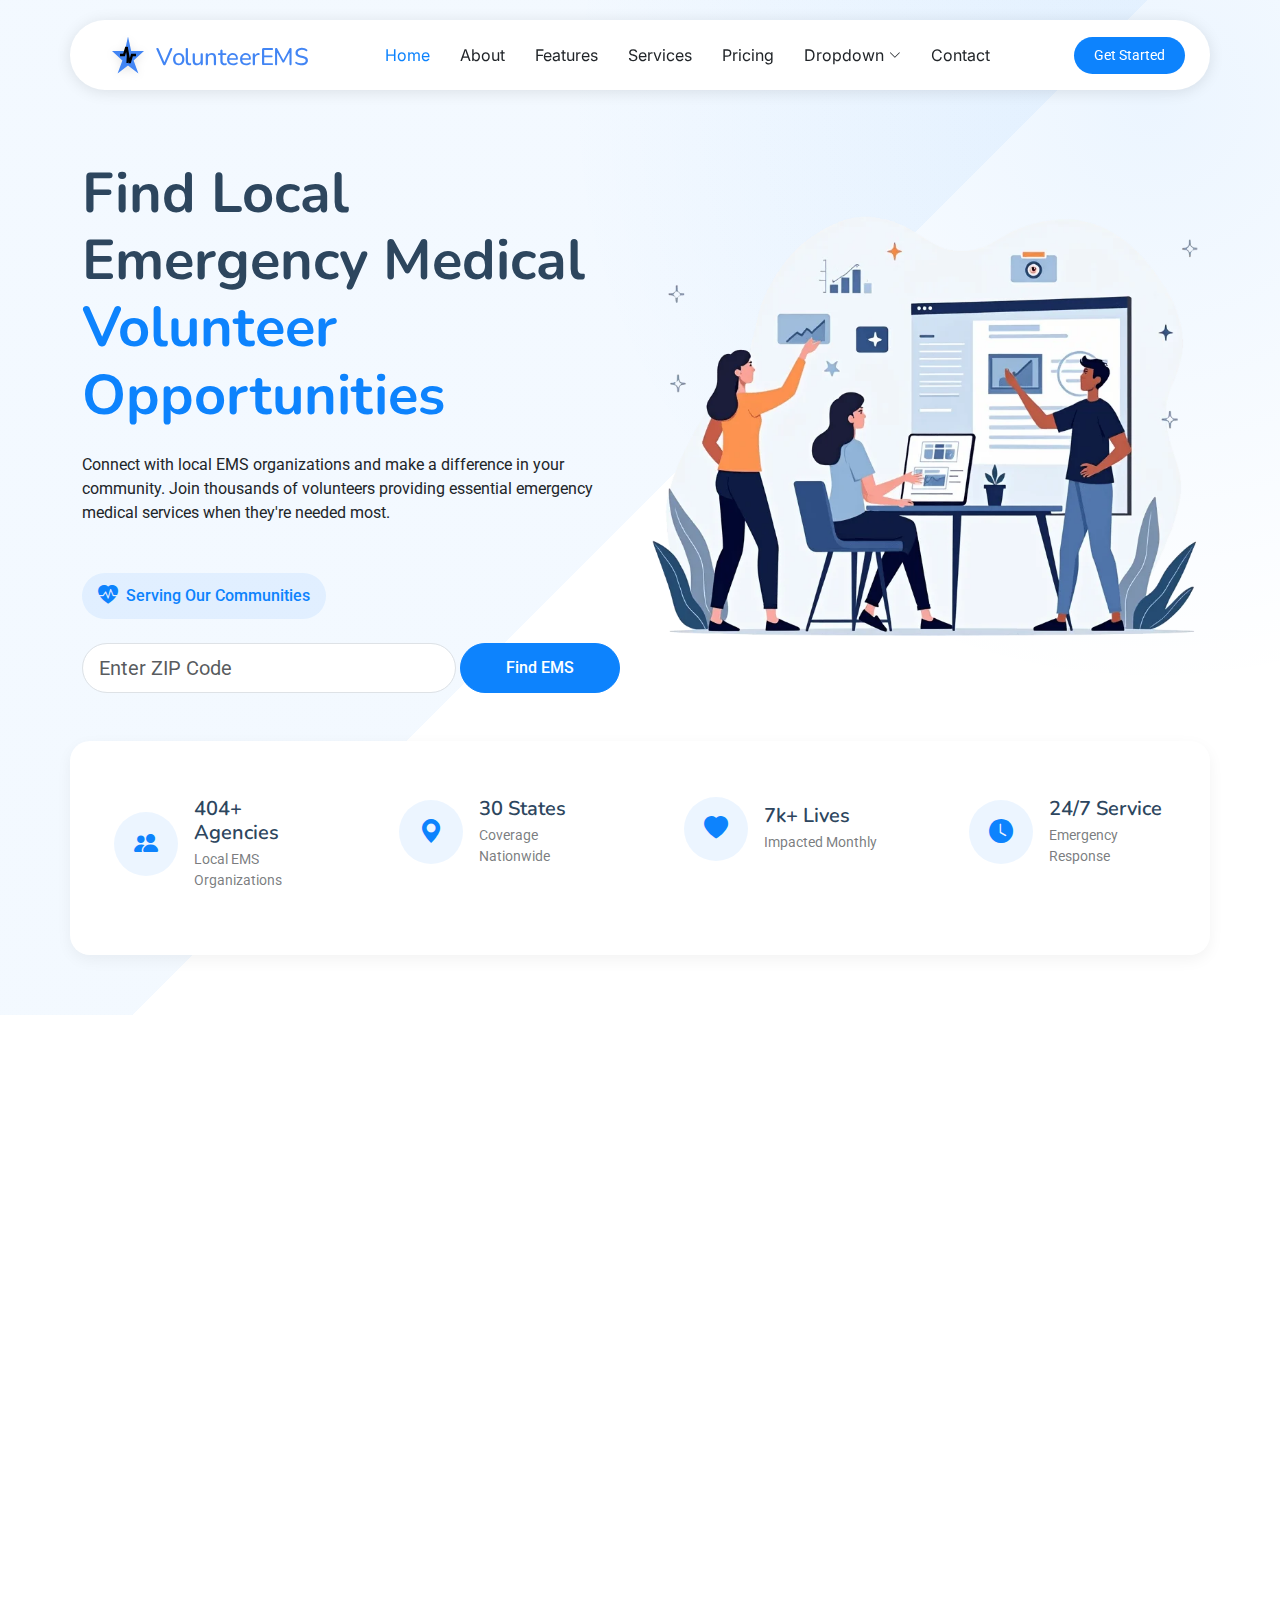
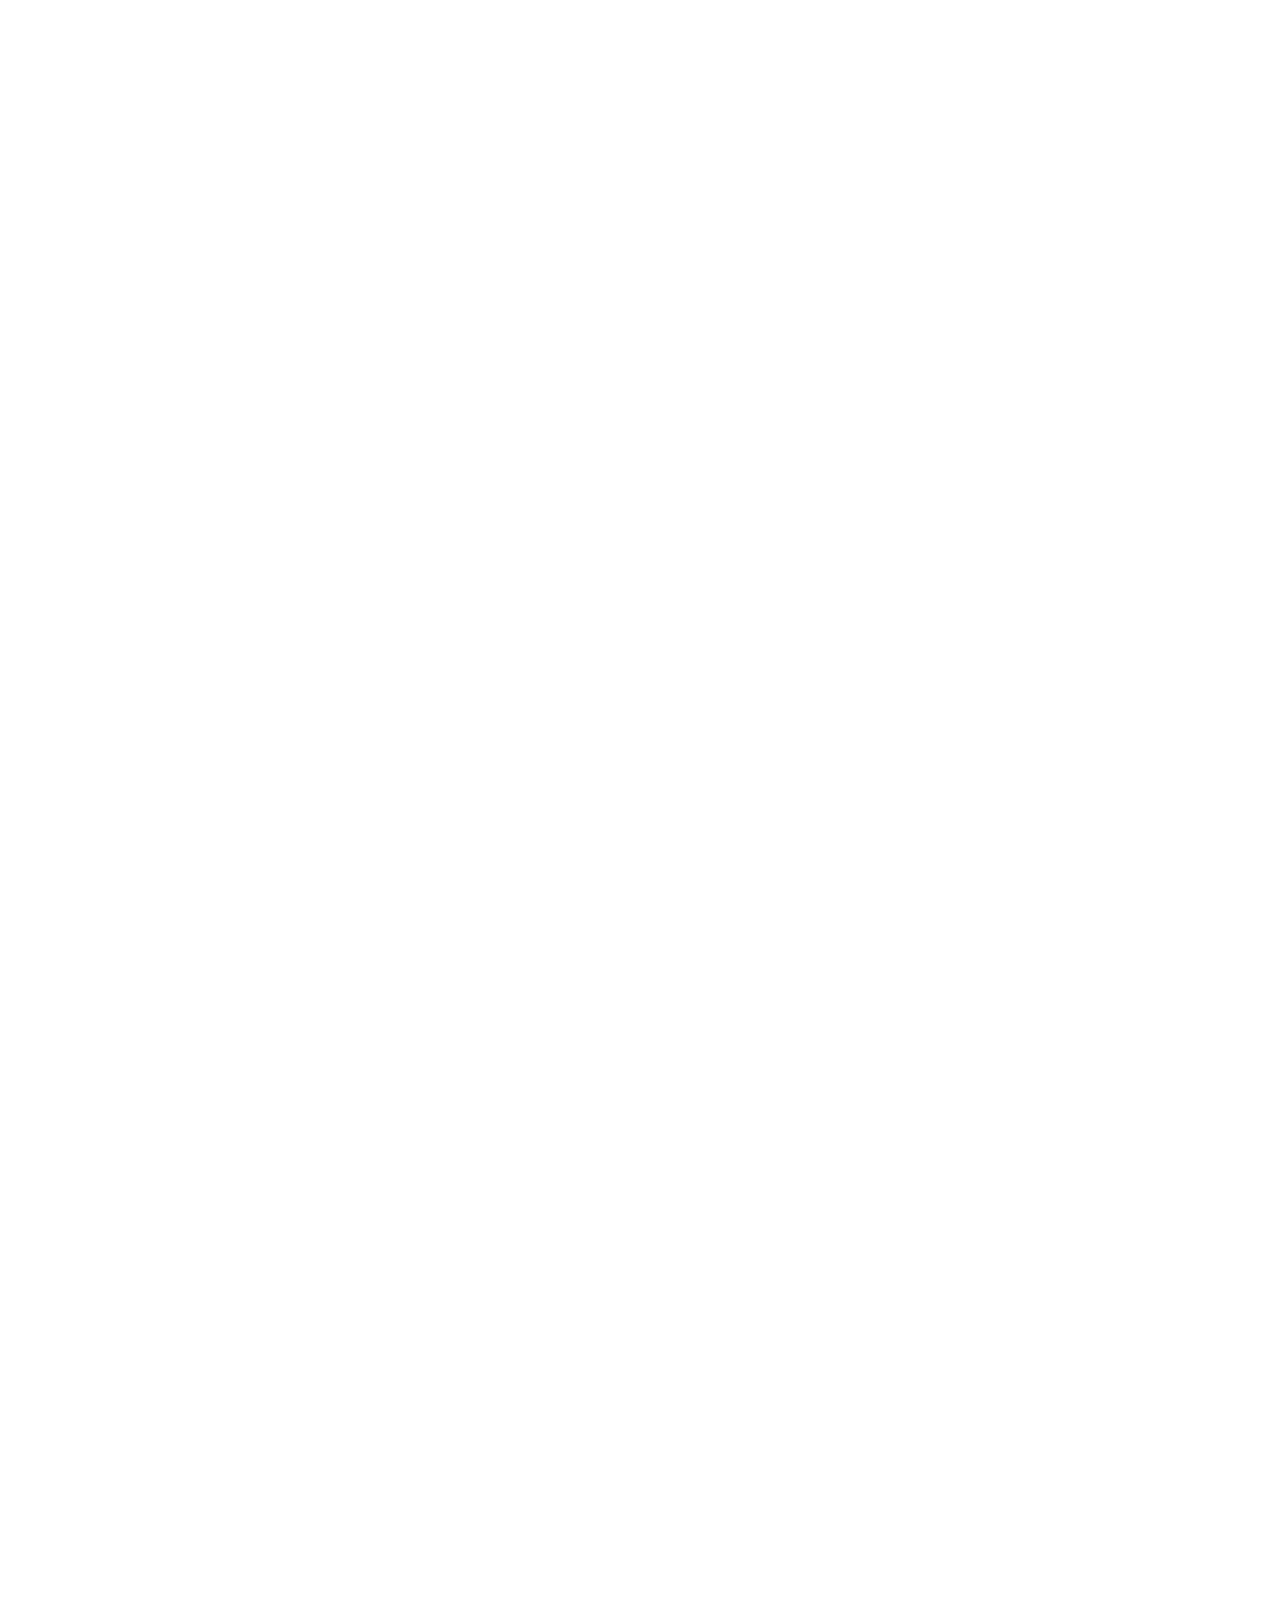
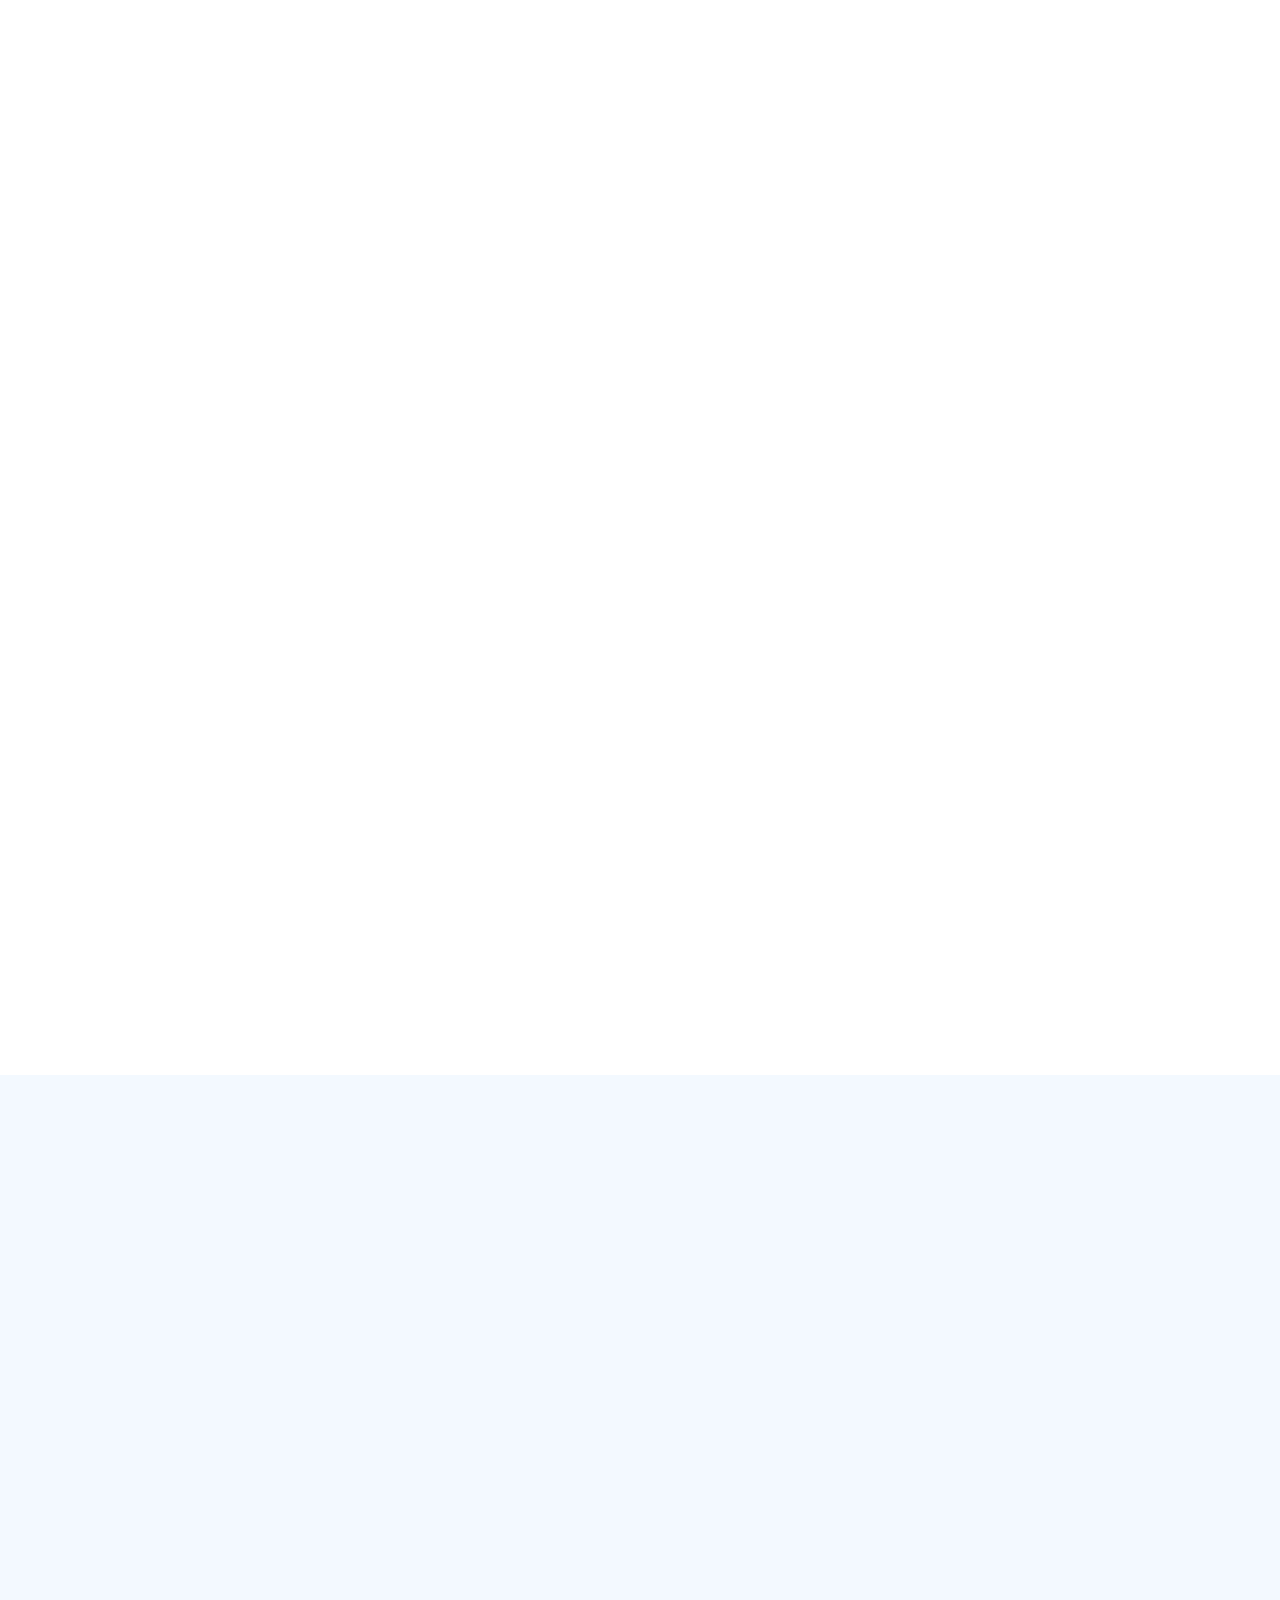
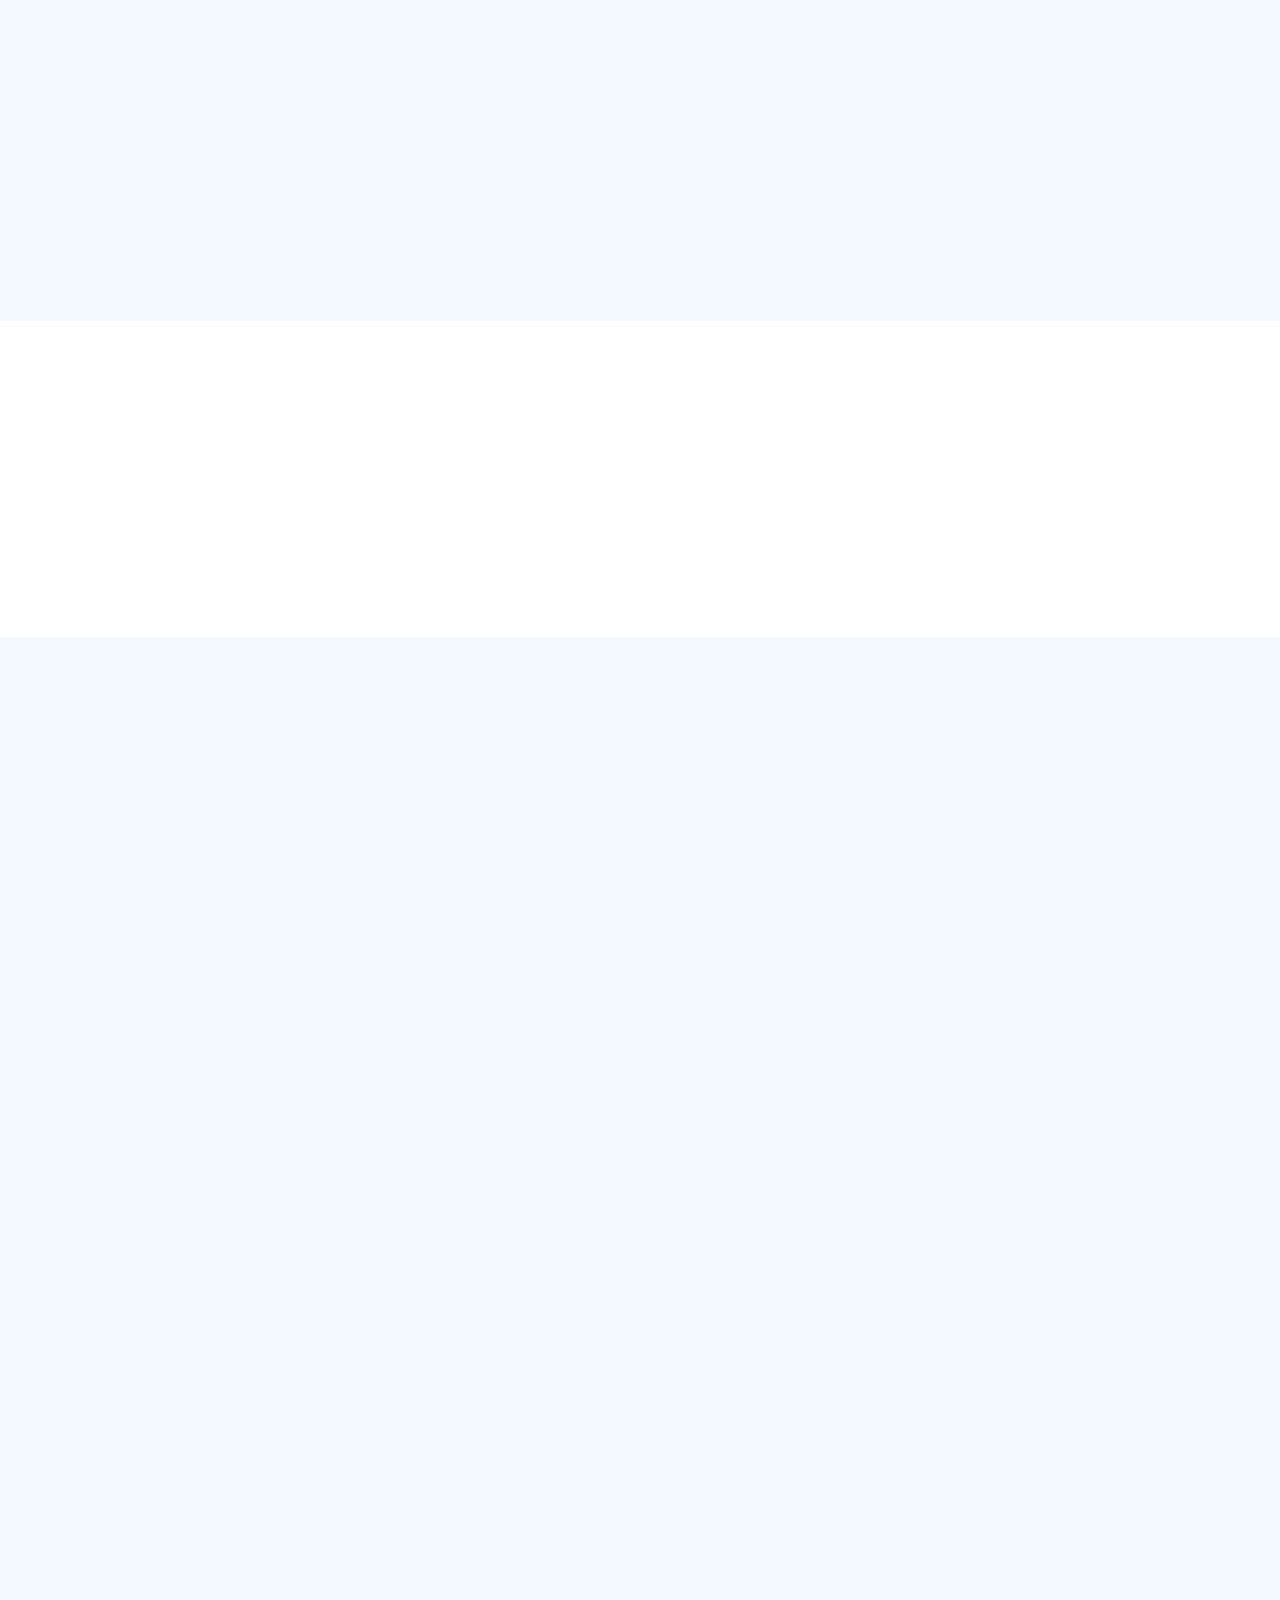
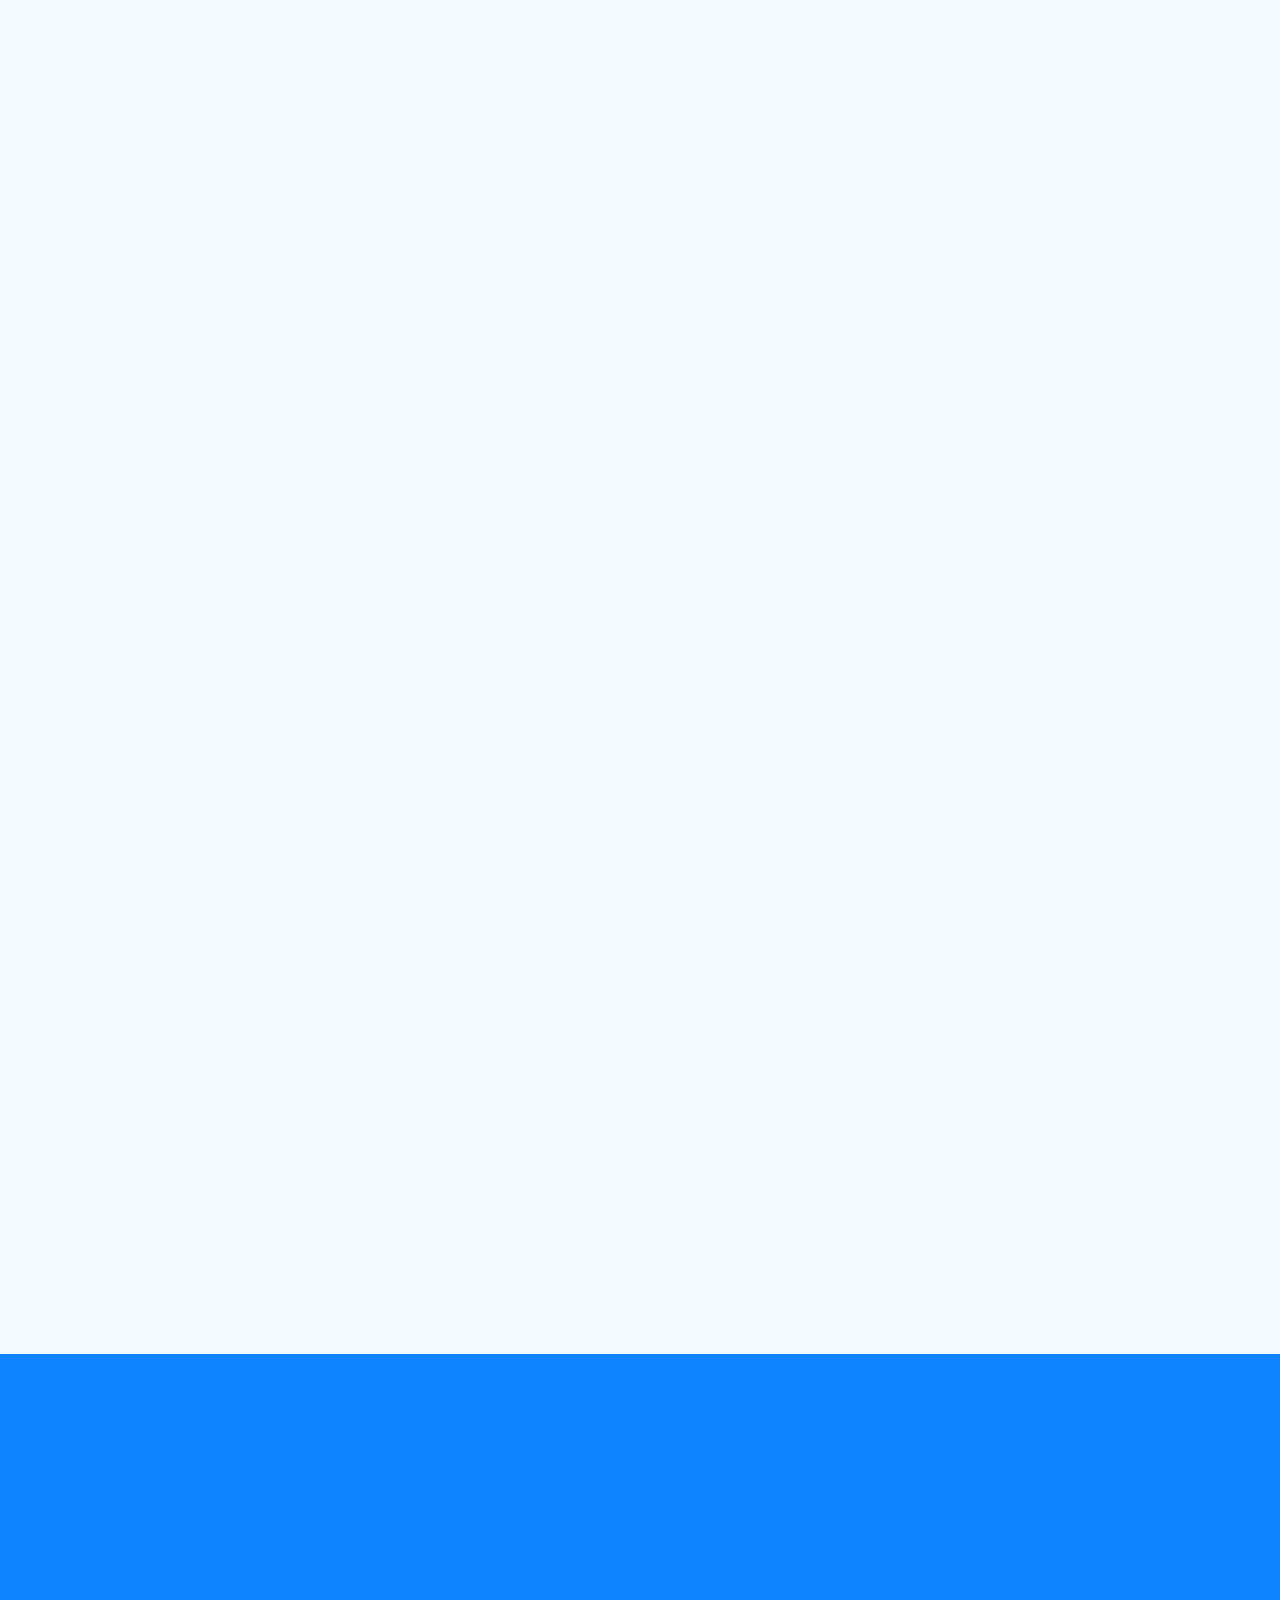
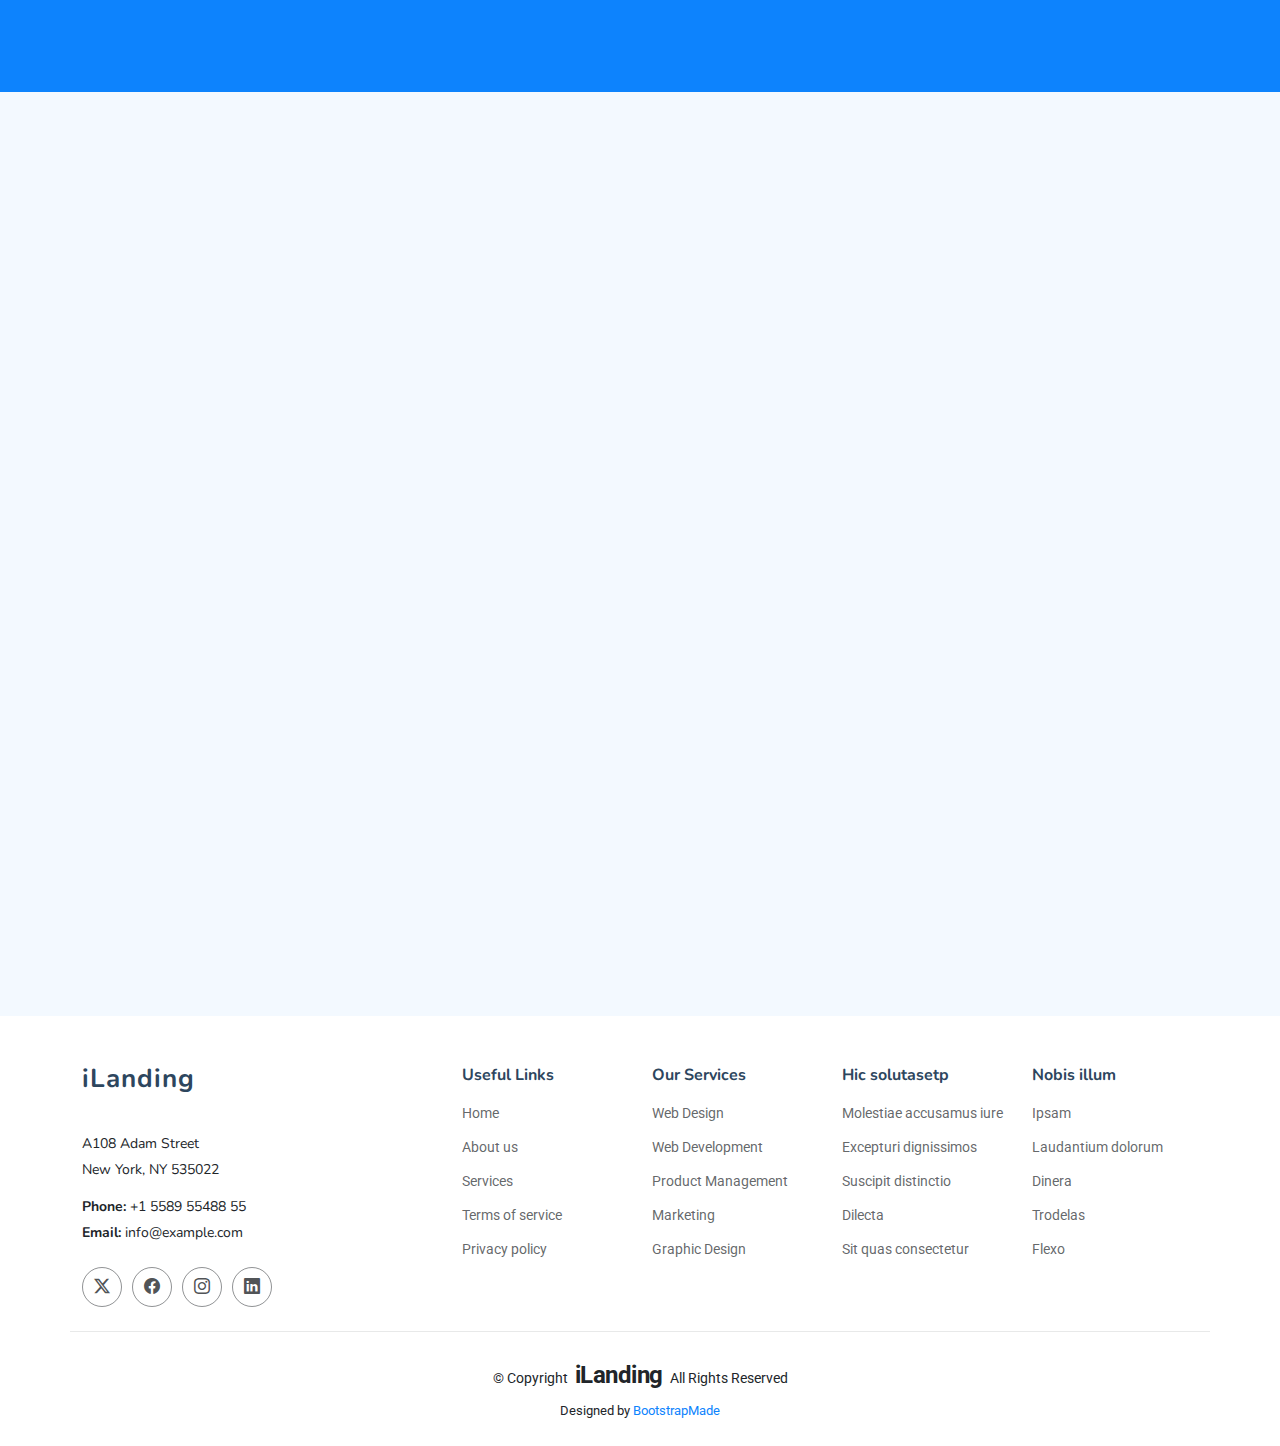
==== index.html @ 72684944 "first hero section" ====
<!DOCTYPE html>
<html lang="en">
  <head>
    <meta charset="utf-8" />
    <meta content="width=device-width, initial-scale=1.0" name="viewport" />
    <title>Index - iLanding Bootstrap Template</title>
    <meta name="description" content="" />
    <meta name="keywords" content="" />

    <!-- Favicons -->
    <link href="assets/img/favicon.png" rel="icon" />
    <link href="assets/img/apple-touch-icon.png" rel="apple-touch-icon" />

    <!-- Fonts -->
    <link href="https://fonts.googleapis.com" rel="preconnect" />
    <link href="https://fonts.gstatic.com" rel="preconnect" crossorigin />
    <link
      href="https://fonts.googleapis.com/css2?family=Roboto:ital,wght@0,100;0,300;0,400;0,500;0,700;0,900;1,100;1,300;1,400;1,500;1,700;1,900&family=Inter:wght@100;200;300;400;500;600;700;800;900&family=Nunito:ital,wght@0,200;0,300;0,400;0,500;0,600;0,700;0,800;0,900;1,200;1,300;1,400;1,500;1,600;1,700;1,800;1,900&display=swap"
      rel="stylesheet"
    />

    <!-- Vendor CSS Files -->
    <link
      href="assets/vendor/bootstrap/css/bootstrap.min.css"
      rel="stylesheet"
    />
    <link
      href="assets/vendor/bootstrap-icons/bootstrap-icons.css"
      rel="stylesheet"
    />
    <link href="assets/vendor/aos/aos.css" rel="stylesheet" />
    <link
      href="assets/vendor/glightbox/css/glightbox.min.css"
      rel="stylesheet"
    />
    <link href="assets/vendor/swiper/swiper-bundle.min.css" rel="stylesheet" />

    <!-- Main CSS File -->
    <link href="assets/css/main.css" rel="stylesheet" />

    <!-- =======================================================
  * Template Name: iLanding
  * Template URL: https://bootstrapmade.com/ilanding-bootstrap-landing-page-template/
  * Updated: Nov 12 2024 with Bootstrap v5.3.3
  * Author: BootstrapMade.com
  * License: https://bootstrapmade.com/license/
  ======================================================== -->
  </head>

  <body class="index-page">
    <header id="header" class="header d-flex align-items-center fixed-top">
      <div
        class="header-container container-fluid container-xl position-relative d-flex align-items-center justify-content-between"
      >
        <a
          href="index.html"
          class="logo d-flex align-items-center me-auto me-xl-0"
        >
          <!-- Uncomment the line below if you also wish to use an image logo -->
          <!-- <img src="assets/img/logo.png" alt=""> -->
          <!-- <h1 class="sitename">VolunteerEMS</h1> -->
          <div class="logo-wrapper d-flex align-items-center">
            <div class="logo-icon me-2">
              <svg viewBox="0 0 50 50" class="logo-svg" width="40" height="40">
                <!-- Star of Life base -->
                <path
                  class="star-base"
                  d="M25 2 L29 20 L45 20 L32 32 L38 48 L25 38 L12 48 L18 32 L5 20 L21 20 Z"
                  fill="#4285f4"
                />
                <!-- Google Blue -->

                <!-- Heart Pulse overlay -->
                <path
                  class="pulse-line"
                  d="M15 25 L20 25 L23 15 L27 35 L30 25 L35 25"
                  stroke="black"
                  stroke-width="3"
                  fill="none"
                />

                <!-- Rod of Asclepius -->
                <path
                  class="medical-rod"
                  d="M24 15 Q25 25 24 35"
                  stroke="black"
                  stroke-width="2"
                  fill="none"
                />
              </svg>
            </div>
            <h1 class="sitename mb-0">
              <span class="volunteer" style="color: #4285f4">VolunteerEMS</span>
              <!-- <span class="ems" style="color: black">EMS</span> -->
            </h1>
          </div>
        </a>

        <nav id="navmenu" class="navmenu">
          <ul>
            <li><a href="#hero" class="active">Home</a></li>
            <li><a href="#about">About</a></li>
            <li><a href="#features">Features</a></li>
            <li><a href="#services">Services</a></li>
            <li><a href="#pricing">Pricing</a></li>
            <li class="dropdown">
              <a href="#"
                ><span>Dropdown</span>
                <i class="bi bi-chevron-down toggle-dropdown"></i
              ></a>
              <ul>
                <li><a href="#">Dropdown 1</a></li>
                <li class="dropdown">
                  <a href="#"
                    ><span>Deep Dropdown</span>
                    <i class="bi bi-chevron-down toggle-dropdown"></i
                  ></a>
                  <ul>
                    <li><a href="#">Deep Dropdown 1</a></li>
                    <li><a href="#">Deep Dropdown 2</a></li>
                    <li><a href="#">Deep Dropdown 3</a></li>
                    <li><a href="#">Deep Dropdown 4</a></li>
                    <li><a href="#">Deep Dropdown 5</a></li>
                  </ul>
                </li>
                <li><a href="#">Dropdown 2</a></li>
                <li><a href="#">Dropdown 3</a></li>
                <li><a href="#">Dropdown 4</a></li>
              </ul>
            </li>
            <li><a href="#contact">Contact</a></li>
          </ul>
          <i class="mobile-nav-toggle d-xl-none bi bi-list"></i>
        </nav>

        <a class="btn-getstarted" href="index.html#about">Get Started</a>
      </div>
    </header>

    <main class="main">
      <!-- Hero Section -->
      <section id="hero" class="hero section">
        <div class="container" data-aos="fade-up" data-aos-delay="100">
          <div class="row align-items-center">
            <div class="col-lg-6">
              <div class="hero-content" data-aos="fade-up" data-aos-delay="200">
                <h1 class="mb-4">
                  Find Local <br />
                  Emergency Medical <br />
                  <span class="accent-text">Volunteer Opportunities</span>
                </h1>

                <p class="mb-4 mb-md-5">
                  Connect with local EMS organizations and make a difference in
                  your community. Join thousands of volunteers providing
                  essential emergency medical services when they're needed most.
                </p>
                <div class="company-badge mb-4">
                  <i class="bi bi-heart-pulse-fill me-2"></i>
                  Serving Our Communities
                </div>
                <div class="hero-buttons">
                  <input
                    type="text"
                    class="form-control form-control-lg"
                    placeholder="Enter ZIP Code"
                    aria-label="Enter your ZIP code"
                    maxlength="5"
                    style="border-radius: 25px"
                  />
                  <a
                    href="#search"
                    class="btn btn-primary me-0 me-sm-2 mx-1 find-btn-hero"
                    >Find EMS
                  </a>
                </div>
              </div>
            </div>

            <div class="col-lg-6">
              <div class="hero-image" data-aos="zoom-out" data-aos-delay="300">
                <img
                  src="assets/img/illustration-1.webp"
                  alt="Hero Image"
                  class="img-fluid"
                />
              </div>
            </div>
          </div>

          <div
            class="row stats-row gy-4 mt-5"
            data-aos="fade-up"
            data-aos-delay="500"
          >
            <div class="col-lg-3 col-md-6">
              <div class="stat-item">
                <div class="stat-icon">
                  <i class="bi bi-people-fill"></i>
                </div>
                <div class="stat-content">
                  <h4>
                    <span
                      data-purecounter-start="0"
                      data-purecounter-end="569"
                      data-purecounter-duration="1"
                      class="purecounter"
                    ></span
                    >+ Agencies
                  </h4>
                  <p class="mb-0">Local EMS Organizations</p>
                </div>
              </div>
            </div>
            <div class="col-lg-3 col-md-6">
              <div class="stat-item">
                <div class="stat-icon">
                  <i class="bi bi-geo-alt-fill"></i>
                </div>
                <div class="stat-content">
                  <h4>
                    <span
                      data-purecounter-start="0"
                      data-purecounter-end="42"
                      data-purecounter-duration="1"
                      class="purecounter"
                    ></span>
                    States
                  </h4>
                  <p class="mb-0">Coverage Nationwide</p>
                </div>
              </div>
            </div>
            <div class="col-lg-3 col-md-6">
              <div class="stat-item">
                <div class="stat-icon">
                  <i class="bi bi-heart-fill"></i>
                </div>
                <div class="stat-content">
                  <h4>
                    <span
                      data-purecounter-start="0"
                      data-purecounter-end="10"
                      data-purecounter-duration="1"
                      class="purecounter"
                    ></span
                    >k+ Lives
                  </h4>
                  <p class="mb-0">Impacted Monthly</p>
                </div>
              </div>
            </div>
            <div class="col-lg-3 col-md-6">
              <div class="stat-item">
                <div class="stat-icon">
                  <i class="bi bi-clock-fill"></i>
                </div>
                <div class="stat-content">
                  <h4>24/7 Service</h4>
                  <p class="mb-0">Emergency Response</p>
                </div>
              </div>
            </div>
          </div>
        </div>
      </section>
      <!-- Hero Section -->

      <!-- About Section -->
      <section id="about" class="about section">
        <div class="container" data-aos="fade-up" data-aos-delay="100">
          <div class="row gy-4 align-items-center justify-content-between">
            <div class="col-xl-5" data-aos="fade-up" data-aos-delay="200">
              <span class="about-meta">MORE ABOUT US</span>
              <h2 class="about-title">Voluptas enim suscipit temporibus</h2>
              <p class="about-description">
                Sed ut perspiciatis unde omnis iste natus error sit voluptatem
                accusantium doloremque laudantium, totam rem aperiam, eaque ipsa
                quae ab illo inventore veritatis et quasi architecto beatae
                vitae dicta sunt explicabo.
              </p>

              <div class="row feature-list-wrapper">
                <div class="col-md-6">
                  <ul class="feature-list">
                    <li>
                      <i class="bi bi-check-circle-fill"></i> Lorem ipsum dolor
                      sit amet
                    </li>
                    <li>
                      <i class="bi bi-check-circle-fill"></i> Consectetur
                      adipiscing elit
                    </li>
                    <li>
                      <i class="bi bi-check-circle-fill"></i> Sed do eiusmod
                      tempor
                    </li>
                  </ul>
                </div>
                <div class="col-md-6">
                  <ul class="feature-list">
                    <li>
                      <i class="bi bi-check-circle-fill"></i> Incididunt ut
                      labore et
                    </li>
                    <li>
                      <i class="bi bi-check-circle-fill"></i> Dolore magna
                      aliqua
                    </li>
                    <li>
                      <i class="bi bi-check-circle-fill"></i> Ut enim ad minim
                      veniam
                    </li>
                  </ul>
                </div>
              </div>

              <div class="info-wrapper">
                <div class="row gy-4">
                  <div class="col-lg-5">
                    <div class="profile d-flex align-items-center gap-3">
                      <img
                        src="assets/img/avatar-1.webp"
                        alt="CEO Profile"
                        class="profile-image"
                      />
                      <div>
                        <h4 class="profile-name">Mario Smith</h4>
                        <p class="profile-position">CEO &amp; Founder</p>
                      </div>
                    </div>
                  </div>
                  <div class="col-lg-7">
                    <div class="contact-info d-flex align-items-center gap-2">
                      <i class="bi bi-telephone-fill"></i>
                      <div>
                        <p class="contact-label">Call us anytime</p>
                        <p class="contact-number">+123 456-789</p>
                      </div>
                    </div>
                  </div>
                </div>
              </div>
            </div>

            <div class="col-xl-6" data-aos="fade-up" data-aos-delay="300">
              <div class="image-wrapper">
                <div
                  class="images position-relative"
                  data-aos="zoom-out"
                  data-aos-delay="400"
                >
                  <img
                    src="assets/img/about-5.webp"
                    alt="Business Meeting"
                    class="img-fluid main-image rounded-4"
                  />
                  <img
                    src="assets/img/about-2.webp"
                    alt="Team Discussion"
                    class="img-fluid small-image rounded-4"
                  />
                </div>
                <div class="experience-badge floating">
                  <h3>15+ <span>Years</span></h3>
                  <p>Of experience in business service</p>
                </div>
              </div>
            </div>
          </div>
        </div>
      </section>
      <!-- /About Section -->

      <!-- Features Section -->
      <section id="features" class="features section">
        <!-- Section Title -->
        <div class="container section-title" data-aos="fade-up">
          <h2>Features</h2>
          <p>
            Necessitatibus eius consequatur ex aliquid fuga eum quidem sint
            consectetur velit
          </p>
        </div>
        <!-- End Section Title -->

        <div class="container">
          <div class="d-flex justify-content-center">
            <ul class="nav nav-tabs" data-aos="fade-up" data-aos-delay="100">
              <li class="nav-item">
                <a
                  class="nav-link active show"
                  data-bs-toggle="tab"
                  data-bs-target="#features-tab-1"
                >
                  <h4>Modisit</h4>
                </a>
              </li>
              <!-- End tab nav item -->

              <li class="nav-item">
                <a
                  class="nav-link"
                  data-bs-toggle="tab"
                  data-bs-target="#features-tab-2"
                >
                  <h4>Praesenti</h4> </a
                ><!-- End tab nav item -->
              </li>
              <li class="nav-item">
                <a
                  class="nav-link"
                  data-bs-toggle="tab"
                  data-bs-target="#features-tab-3"
                >
                  <h4>Explica</h4>
                </a>
              </li>
              <!-- End tab nav item -->
            </ul>
          </div>

          <div class="tab-content" data-aos="fade-up" data-aos-delay="200">
            <div class="tab-pane fade active show" id="features-tab-1">
              <div class="row">
                <div
                  class="col-lg-6 order-2 order-lg-1 mt-3 mt-lg-0 d-flex flex-column justify-content-center"
                >
                  <h3>Voluptatem dignissimos provident</h3>
                  <p class="fst-italic">
                    Lorem ipsum dolor sit amet, consectetur adipiscing elit, sed
                    do eiusmod tempor incididunt ut labore et dolore magna
                    aliqua.
                  </p>
                  <ul>
                    <li>
                      <i class="bi bi-check2-all"></i>
                      <span
                        >Ullamco laboris nisi ut aliquip ex ea commodo
                        consequat.</span
                      >
                    </li>
                    <li>
                      <i class="bi bi-check2-all"></i>
                      <span
                        >Duis aute irure dolor in reprehenderit in voluptate
                        velit.</span
                      >
                    </li>
                    <li>
                      <i class="bi bi-check2-all"></i>
                      <span
                        >Ullamco laboris nisi ut aliquip ex ea commodo
                        consequat. Duis aute irure dolor in reprehenderit in
                        voluptate trideta storacalaperda mastiro dolore eu
                        fugiat nulla pariatur.</span
                      >
                    </li>
                  </ul>
                </div>
                <div class="col-lg-6 order-1 order-lg-2 text-center">
                  <img
                    src="assets/img/features-illustration-1.webp"
                    alt=""
                    class="img-fluid"
                  />
                </div>
              </div>
            </div>
            <!-- End tab content item -->

            <div class="tab-pane fade" id="features-tab-2">
              <div class="row">
                <div
                  class="col-lg-6 order-2 order-lg-1 mt-3 mt-lg-0 d-flex flex-column justify-content-center"
                >
                  <h3>Neque exercitationem debitis</h3>
                  <p class="fst-italic">
                    Lorem ipsum dolor sit amet, consectetur adipiscing elit, sed
                    do eiusmod tempor incididunt ut labore et dolore magna
                    aliqua.
                  </p>
                  <ul>
                    <li>
                      <i class="bi bi-check2-all"></i>
                      <span
                        >Ullamco laboris nisi ut aliquip ex ea commodo
                        consequat.</span
                      >
                    </li>
                    <li>
                      <i class="bi bi-check2-all"></i>
                      <span
                        >Duis aute irure dolor in reprehenderit in voluptate
                        velit.</span
                      >
                    </li>
                    <li>
                      <i class="bi bi-check2-all"></i>
                      <span
                        >Provident mollitia neque rerum asperiores dolores quos
                        qui a. Ipsum neque dolor voluptate nisi sed.</span
                      >
                    </li>
                    <li>
                      <i class="bi bi-check2-all"></i>
                      <span
                        >Ullamco laboris nisi ut aliquip ex ea commodo
                        consequat. Duis aute irure dolor in reprehenderit in
                        voluptate trideta storacalaperda mastiro dolore eu
                        fugiat nulla pariatur.</span
                      >
                    </li>
                  </ul>
                </div>
                <div class="col-lg-6 order-1 order-lg-2 text-center">
                  <img
                    src="assets/img/features-illustration-2.webp"
                    alt=""
                    class="img-fluid"
                  />
                </div>
              </div>
            </div>
            <!-- End tab content item -->

            <div class="tab-pane fade" id="features-tab-3">
              <div class="row">
                <div
                  class="col-lg-6 order-2 order-lg-1 mt-3 mt-lg-0 d-flex flex-column justify-content-center"
                >
                  <h3>Voluptatibus commodi accusamu</h3>
                  <ul>
                    <li>
                      <i class="bi bi-check2-all"></i>
                      <span
                        >Ullamco laboris nisi ut aliquip ex ea commodo
                        consequat.</span
                      >
                    </li>
                    <li>
                      <i class="bi bi-check2-all"></i>
                      <span
                        >Duis aute irure dolor in reprehenderit in voluptate
                        velit.</span
                      >
                    </li>
                    <li>
                      <i class="bi bi-check2-all"></i>
                      <span
                        >Provident mollitia neque rerum asperiores dolores quos
                        qui a. Ipsum neque dolor voluptate nisi sed.</span
                      >
                    </li>
                  </ul>
                  <p class="fst-italic">
                    Lorem ipsum dolor sit amet, consectetur adipiscing elit, sed
                    do eiusmod tempor incididunt ut labore et dolore magna
                    aliqua.
                  </p>
                </div>
                <div class="col-lg-6 order-1 order-lg-2 text-center">
                  <img
                    src="assets/img/features-illustration-3.webp"
                    alt=""
                    class="img-fluid"
                  />
                </div>
              </div>
            </div>
            <!-- End tab content item -->
          </div>
        </div>
      </section>
      <!-- /Features Section -->

      <!-- Features Cards Section -->
      <section id="features-cards" class="features-cards section">
        <div class="container">
          <div class="row gy-4">
            <div
              class="col-xl-3 col-md-6"
              data-aos="zoom-in"
              data-aos-delay="100"
            >
              <div class="feature-box orange">
                <i class="bi bi-award"></i>
                <h4>Corporis voluptates</h4>
                <p>
                  Consequuntur sunt aut quasi enim aliquam quae harum pariatur
                  laboris nisi ut aliquip
                </p>
              </div>
            </div>
            <!-- End Feature Borx-->

            <div
              class="col-xl-3 col-md-6"
              data-aos="zoom-in"
              data-aos-delay="200"
            >
              <div class="feature-box blue">
                <i class="bi bi-patch-check"></i>
                <h4>Explicabo consectetur</h4>
                <p>
                  Est autem dicta beatae suscipit. Sint veritatis et sit quasi
                  ab aut inventore
                </p>
              </div>
            </div>
            <!-- End Feature Borx-->

            <div
              class="col-xl-3 col-md-6"
              data-aos="zoom-in"
              data-aos-delay="300"
            >
              <div class="feature-box green">
                <i class="bi bi-sunrise"></i>
                <h4>Ullamco laboris</h4>
                <p>
                  Excepteur sint occaecat cupidatat non proident, sunt in culpa
                  qui officia deserunt
                </p>
              </div>
            </div>
            <!-- End Feature Borx-->

            <div
              class="col-xl-3 col-md-6"
              data-aos="zoom-in"
              data-aos-delay="400"
            >
              <div class="feature-box red">
                <i class="bi bi-shield-check"></i>
                <h4>Labore consequatur</h4>
                <p>
                  Aut suscipit aut cum nemo deleniti aut omnis. Doloribus ut
                  maiores omnis facere
                </p>
              </div>
            </div>
            <!-- End Feature Borx-->
          </div>
        </div>
      </section>
      <!-- /Features Cards Section -->

      <!-- Features 2 Section -->
      <section id="features-2" class="features-2 section">
        <div class="container" data-aos="fade-up" data-aos-delay="100">
          <div class="row align-items-center">
            <div class="col-lg-4">
              <div
                class="feature-item text-end mb-5"
                data-aos="fade-right"
                data-aos-delay="200"
              >
                <div
                  class="d-flex align-items-center justify-content-end gap-4"
                >
                  <div class="feature-content">
                    <h3>Use On Any Device</h3>
                    <p>
                      Vestibulum ante ipsum primis in faucibus orci luctus et
                      ultrices posuere cubilia Curae; In ac dui quis mi
                      consectetuer lacinia.
                    </p>
                  </div>
                  <div class="feature-icon flex-shrink-0">
                    <i class="bi bi-display"></i>
                  </div>
                </div>
              </div>
              <!-- End .feature-item -->

              <div
                class="feature-item text-end mb-5"
                data-aos="fade-right"
                data-aos-delay="300"
              >
                <div
                  class="d-flex align-items-center justify-content-end gap-4"
                >
                  <div class="feature-content">
                    <h3>Feather Icons</h3>
                    <p>
                      Phasellus ullamcorper ipsum rutrum nunc nunc nonummy metus
                      vestibulum volutpat sapien arcu sed augue aliquam erat
                      volutpat.
                    </p>
                  </div>
                  <div class="feature-icon flex-shrink-0">
                    <i class="bi bi-feather"></i>
                  </div>
                </div>
              </div>
              <!-- End .feature-item -->

              <div
                class="feature-item text-end"
                data-aos="fade-right"
                data-aos-delay="400"
              >
                <div
                  class="d-flex align-items-center justify-content-end gap-4"
                >
                  <div class="feature-content">
                    <h3>Retina Ready</h3>
                    <p>
                      Aenean tellus metus bibendum sed posuere ac mattis non
                      nunc vestibulum fringilla purus sit amet fermentum aenean
                      commodo.
                    </p>
                  </div>
                  <div class="feature-icon flex-shrink-0">
                    <i class="bi bi-eye"></i>
                  </div>
                </div>
              </div>
              <!-- End .feature-item -->
            </div>

            <div class="col-lg-4" data-aos="zoom-in" data-aos-delay="200">
              <div class="phone-mockup text-center">
                <img
                  src="assets/img/phone-app-screen.webp"
                  alt="Phone Mockup"
                  class="img-fluid"
                />
              </div>
            </div>
            <!-- End Phone Mockup -->

            <div class="col-lg-4">
              <div
                class="feature-item mb-5"
                data-aos="fade-left"
                data-aos-delay="200"
              >
                <div class="d-flex align-items-center gap-4">
                  <div class="feature-icon flex-shrink-0">
                    <i class="bi bi-code-square"></i>
                  </div>
                  <div class="feature-content">
                    <h3>W3c Valid Code</h3>
                    <p>
                      Donec vitae sapien ut libero venenatis faucibus nullam
                      quis ante etiam sit amet orci eget eros faucibus
                      tincidunt.
                    </p>
                  </div>
                </div>
              </div>
              <!-- End .feature-item -->

              <div
                class="feature-item mb-5"
                data-aos="fade-left"
                data-aos-delay="300"
              >
                <div class="d-flex align-items-center gap-4">
                  <div class="feature-icon flex-shrink-0">
                    <i class="bi bi-phone"></i>
                  </div>
                  <div class="feature-content">
                    <h3>Fully Responsive</h3>
                    <p>
                      Maecenas tempus tellus eget condimentum rhoncus sem quam
                      semper libero sit amet adipiscing sem neque sed ipsum.
                    </p>
                  </div>
                </div>
              </div>
              <!-- End .feature-item -->

              <div
                class="feature-item"
                data-aos="fade-left"
                data-aos-delay="400"
              >
                <div class="d-flex align-items-center gap-4">
                  <div class="feature-icon flex-shrink-0">
                    <i class="bi bi-browser-chrome"></i>
                  </div>
                  <div class="feature-content">
                    <h3>Browser Compatibility</h3>
                    <p>
                      Nullam dictum felis eu pede mollis pretium integer
                      tincidunt cras dapibus vivamus elementum semper nisi
                      aenean vulputate.
                    </p>
                  </div>
                </div>
              </div>
              <!-- End .feature-item -->
            </div>
          </div>
        </div>
      </section>
      <!-- /Features 2 Section -->

      <!-- Call To Action Section -->
      <section id="call-to-action" class="call-to-action section">
        <div class="container" data-aos="fade-up" data-aos-delay="100">
          <div
            class="row content justify-content-center align-items-center position-relative"
          >
            <div class="col-lg-8 mx-auto text-center">
              <h2 class="display-4 mb-4">
                Maecenas tempus tellus eget condimentum
              </h2>
              <p class="mb-4">
                Vestibulum ante ipsum primis in faucibus orci luctus et ultrices
                posuere cubilia Curae; Donec velit neque, auctor sit amet
                aliquam vel
              </p>
              <a href="#" class="btn btn-cta">Call To Action</a>
            </div>

            <!-- Abstract Background Elements -->
            <div class="shape shape-1">
              <svg viewBox="0 0 200 200" xmlns="http://www.w3.org/2000/svg">
                <path
                  d="M47.1,-57.1C59.9,-45.6,68.5,-28.9,71.4,-10.9C74.2,7.1,71.3,26.3,61.5,41.1C51.7,55.9,35,66.2,16.9,69.2C-1.3,72.2,-21,67.8,-36.9,57.9C-52.8,48,-64.9,32.6,-69.1,15.1C-73.3,-2.4,-69.5,-22,-59.4,-37.1C-49.3,-52.2,-32.8,-62.9,-15.7,-64.9C1.5,-67,34.3,-68.5,47.1,-57.1Z"
                  transform="translate(100 100)"
                ></path>
              </svg>
            </div>

            <div class="shape shape-2">
              <svg viewBox="0 0 200 200" xmlns="http://www.w3.org/2000/svg">
                <path
                  d="M41.3,-49.1C54.4,-39.3,66.6,-27.2,71.1,-12.1C75.6,3,72.4,20.9,63.3,34.4C54.2,47.9,39.2,56.9,23.2,62.3C7.1,67.7,-10,69.4,-24.8,64.1C-39.7,58.8,-52.3,46.5,-60.1,31.5C-67.9,16.4,-70.9,-1.4,-66.3,-16.6C-61.8,-31.8,-49.7,-44.3,-36.3,-54C-22.9,-63.7,-8.2,-70.6,3.6,-75.1C15.4,-79.6,28.2,-58.9,41.3,-49.1Z"
                  transform="translate(100 100)"
                ></path>
              </svg>
            </div>

            <!-- Dot Pattern Groups -->
            <div class="dots dots-1">
              <svg viewBox="0 0 100 100" xmlns="http://www.w3.org/2000/svg">
                <pattern
                  id="dot-pattern"
                  x="0"
                  y="0"
                  width="20"
                  height="20"
                  patternUnits="userSpaceOnUse"
                >
                  <circle cx="2" cy="2" r="2" fill="currentColor"></circle>
                </pattern>
                <rect width="100" height="100" fill="url(#dot-pattern)"></rect>
              </svg>
            </div>

            <div class="dots dots-2">
              <svg viewBox="0 0 100 100" xmlns="http://www.w3.org/2000/svg">
                <pattern
                  id="dot-pattern-2"
                  x="0"
                  y="0"
                  width="20"
                  height="20"
                  patternUnits="userSpaceOnUse"
                >
                  <circle cx="2" cy="2" r="2" fill="currentColor"></circle>
                </pattern>
                <rect
                  width="100"
                  height="100"
                  fill="url(#dot-pattern-2)"
                ></rect>
              </svg>
            </div>

            <div class="shape shape-3">
              <svg viewBox="0 0 200 200" xmlns="http://www.w3.org/2000/svg">
                <path
                  d="M43.3,-57.1C57.4,-46.5,71.1,-32.6,75.3,-16.2C79.5,0.2,74.2,19.1,65.1,35.3C56,51.5,43.1,65,27.4,71.7C11.7,78.4,-6.8,78.3,-23.9,72.4C-41,66.5,-56.7,54.8,-65.4,39.2C-74.1,23.6,-75.8,4,-71.7,-13.2C-67.6,-30.4,-57.7,-45.2,-44.3,-56.1C-30.9,-67,-15.5,-74,0.7,-74.9C16.8,-75.8,33.7,-70.7,43.3,-57.1Z"
                  transform="translate(100 100)"
                ></path>
              </svg>
            </div>
          </div>
        </div>
      </section>
      <!-- /Call To Action Section -->

      <!-- Clients Section -->
      <section id="clients" class="clients section">
        <div class="container" data-aos="fade-up" data-aos-delay="100">
          <div class="swiper init-swiper">
            <script type="application/json" class="swiper-config">
              {
                "loop": true,
                "speed": 600,
                "autoplay": {
                  "delay": 5000
                },
                "slidesPerView": "auto",
                "pagination": {
                  "el": ".swiper-pagination",
                  "type": "bullets",
                  "clickable": true
                },
                "breakpoints": {
                  "320": {
                    "slidesPerView": 2,
                    "spaceBetween": 40
                  },
                  "480": {
                    "slidesPerView": 3,
                    "spaceBetween": 60
                  },
                  "640": {
                    "slidesPerView": 4,
                    "spaceBetween": 80
                  },
                  "992": {
                    "slidesPerView": 6,
                    "spaceBetween": 120
                  }
                }
              }
            </script>
            <div class="swiper-wrapper align-items-center">
              <div class="swiper-slide">
                <img
                  src="assets/img/clients/client-1.png"
                  class="img-fluid"
                  alt=""
                />
              </div>
              <div class="swiper-slide">
                <img
                  src="assets/img/clients/client-2.png"
                  class="img-fluid"
                  alt=""
                />
              </div>
              <div class="swiper-slide">
                <img
                  src="assets/img/clients/client-3.png"
                  class="img-fluid"
                  alt=""
                />
              </div>
              <div class="swiper-slide">
                <img
                  src="assets/img/clients/client-4.png"
                  class="img-fluid"
                  alt=""
                />
              </div>
              <div class="swiper-slide">
                <img
                  src="assets/img/clients/client-5.png"
                  class="img-fluid"
                  alt=""
                />
              </div>
              <div class="swiper-slide">
                <img
                  src="assets/img/clients/client-6.png"
                  class="img-fluid"
                  alt=""
                />
              </div>
              <div class="swiper-slide">
                <img
                  src="assets/img/clients/client-7.png"
                  class="img-fluid"
                  alt=""
                />
              </div>
              <div class="swiper-slide">
                <img
                  src="assets/img/clients/client-8.png"
                  class="img-fluid"
                  alt=""
                />
              </div>
            </div>
            <div class="swiper-pagination"></div>
          </div>
        </div>
      </section>
      <!-- /Clients Section -->

      <!-- Testimonials Section -->
      <section id="testimonials" class="testimonials section light-background">
        <!-- Section Title -->
        <div class="container section-title" data-aos="fade-up">
          <h2>Testimonials</h2>
          <p>
            Necessitatibus eius consequatur ex aliquid fuga eum quidem sint
            consectetur velit
          </p>
        </div>
        <!-- End Section Title -->

        <div class="container">
          <div class="row g-5">
            <div class="col-lg-6" data-aos="fade-up" data-aos-delay="100">
              <div class="testimonial-item">
                <img
                  src="assets/img/testimonials/testimonials-1.jpg"
                  class="testimonial-img"
                  alt=""
                />
                <h3>Saul Goodman</h3>
                <h4>Ceo &amp; Founder</h4>
                <div class="stars">
                  <i class="bi bi-star-fill"></i><i class="bi bi-star-fill"></i
                  ><i class="bi bi-star-fill"></i><i class="bi bi-star-fill"></i
                  ><i class="bi bi-star-fill"></i>
                </div>
                <p>
                  <i class="bi bi-quote quote-icon-left"></i>
                  <span
                    >Proin iaculis purus consequat sem cure digni ssim donec
                    porttitora entum suscipit rhoncus. Accusantium quam,
                    ultricies eget id, aliquam eget nibh et. Maecen aliquam,
                    risus at semper.</span
                  >
                  <i class="bi bi-quote quote-icon-right"></i>
                </p>
              </div>
            </div>
            <!-- End testimonial item -->

            <div class="col-lg-6" data-aos="fade-up" data-aos-delay="200">
              <div class="testimonial-item">
                <img
                  src="assets/img/testimonials/testimonials-2.jpg"
                  class="testimonial-img"
                  alt=""
                />
                <h3>Sara Wilsson</h3>
                <h4>Designer</h4>
                <div class="stars">
                  <i class="bi bi-star-fill"></i><i class="bi bi-star-fill"></i
                  ><i class="bi bi-star-fill"></i><i class="bi bi-star-fill"></i
                  ><i class="bi bi-star-fill"></i>
                </div>
                <p>
                  <i class="bi bi-quote quote-icon-left"></i>
                  <span
                    >Export tempor illum tamen malis malis eram quae irure esse
                    labore quem cillum quid cillum eram malis quorum velit fore
                    eram velit sunt aliqua noster fugiat irure amet legam anim
                    culpa.</span
                  >
                  <i class="bi bi-quote quote-icon-right"></i>
                </p>
              </div>
            </div>
            <!-- End testimonial item -->

            <div class="col-lg-6" data-aos="fade-up" data-aos-delay="300">
              <div class="testimonial-item">
                <img
                  src="assets/img/testimonials/testimonials-3.jpg"
                  class="testimonial-img"
                  alt=""
                />
                <h3>Jena Karlis</h3>
                <h4>Store Owner</h4>
                <div class="stars">
                  <i class="bi bi-star-fill"></i><i class="bi bi-star-fill"></i
                  ><i class="bi bi-star-fill"></i><i class="bi bi-star-fill"></i
                  ><i class="bi bi-star-fill"></i>
                </div>
                <p>
                  <i class="bi bi-quote quote-icon-left"></i>
                  <span
                    >Enim nisi quem export duis labore cillum quae magna enim
                    sint quorum nulla quem veniam duis minim tempor labore quem
                    eram duis noster aute amet eram fore quis sint minim.</span
                  >
                  <i class="bi bi-quote quote-icon-right"></i>
                </p>
              </div>
            </div>
            <!-- End testimonial item -->

            <div class="col-lg-6" data-aos="fade-up" data-aos-delay="400">
              <div class="testimonial-item">
                <img
                  src="assets/img/testimonials/testimonials-4.jpg"
                  class="testimonial-img"
                  alt=""
                />
                <h3>Matt Brandon</h3>
                <h4>Freelancer</h4>
                <div class="stars">
                  <i class="bi bi-star-fill"></i><i class="bi bi-star-fill"></i
                  ><i class="bi bi-star-fill"></i><i class="bi bi-star-fill"></i
                  ><i class="bi bi-star-fill"></i>
                </div>
                <p>
                  <i class="bi bi-quote quote-icon-left"></i>
                  <span
                    >Fugiat enim eram quae cillum dolore dolor amet nulla culpa
                    multos export minim fugiat minim velit minim dolor enim duis
                    veniam ipsum anim magna sunt elit fore quem dolore labore
                    illum veniam.</span
                  >
                  <i class="bi bi-quote quote-icon-right"></i>
                </p>
              </div>
            </div>
            <!-- End testimonial item -->
          </div>
        </div>
      </section>
      <!-- /Testimonials Section -->

      <!-- Stats Section -->
      <section id="stats" class="stats section">
        <div class="container" data-aos="fade-up" data-aos-delay="100">
          <div class="row gy-4">
            <div class="col-lg-3 col-md-6">
              <div class="stats-item text-center w-100 h-100">
                <span
                  data-purecounter-start="0"
                  data-purecounter-end="232"
                  data-purecounter-duration="1"
                  class="purecounter"
                ></span>
                <p>Clients</p>
              </div>
            </div>
            <!-- End Stats Item -->

            <div class="col-lg-3 col-md-6">
              <div class="stats-item text-center w-100 h-100">
                <span
                  data-purecounter-start="0"
                  data-purecounter-end="521"
                  data-purecounter-duration="1"
                  class="purecounter"
                ></span>
                <p>Projects</p>
              </div>
            </div>
            <!-- End Stats Item -->

            <div class="col-lg-3 col-md-6">
              <div class="stats-item text-center w-100 h-100">
                <span
                  data-purecounter-start="0"
                  data-purecounter-end="1453"
                  data-purecounter-duration="1"
                  class="purecounter"
                ></span>
                <p>Hours Of Support</p>
              </div>
            </div>
            <!-- End Stats Item -->

            <div class="col-lg-3 col-md-6">
              <div class="stats-item text-center w-100 h-100">
                <span
                  data-purecounter-start="0"
                  data-purecounter-end="32"
                  data-purecounter-duration="1"
                  class="purecounter"
                ></span>
                <p>Workers</p>
              </div>
            </div>
            <!-- End Stats Item -->
          </div>
        </div>
      </section>
      <!-- /Stats Section -->

      <!-- Services Section -->
      <section id="services" class="services section light-background">
        <!-- Section Title -->
        <div class="container section-title" data-aos="fade-up">
          <h2>Services</h2>
          <p>
            Necessitatibus eius consequatur ex aliquid fuga eum quidem sint
            consectetur velit
          </p>
        </div>
        <!-- End Section Title -->

        <div class="container" data-aos="fade-up" data-aos-delay="100">
          <div class="row g-4">
            <div class="col-lg-6" data-aos="fade-up" data-aos-delay="100">
              <div class="service-card d-flex">
                <div class="icon flex-shrink-0">
                  <i class="bi bi-activity"></i>
                </div>
                <div>
                  <h3>Nesciunt Mete</h3>
                  <p>
                    Provident nihil minus qui consequatur non omnis maiores. Eos
                    accusantium minus dolores iure perferendis tempore et
                    consequatur.
                  </p>
                  <a href="service-details.html" class="read-more"
                    >Read More <i class="bi bi-arrow-right"></i
                  ></a>
                </div>
              </div>
            </div>
            <!-- End Service Card -->

            <div class="col-lg-6" data-aos="fade-up" data-aos-delay="200">
              <div class="service-card d-flex">
                <div class="icon flex-shrink-0">
                  <i class="bi bi-diagram-3"></i>
                </div>
                <div>
                  <h3>Eosle Commodi</h3>
                  <p>
                    Ut autem aut autem non a. Sint sint sit facilis nam iusto
                    sint. Libero corrupti neque eum hic non ut nesciunt dolorem.
                  </p>
                  <a href="service-details.html" class="read-more"
                    >Read More <i class="bi bi-arrow-right"></i
                  ></a>
                </div>
              </div>
            </div>
            <!-- End Service Card -->

            <div class="col-lg-6" data-aos="fade-up" data-aos-delay="300">
              <div class="service-card d-flex">
                <div class="icon flex-shrink-0">
                  <i class="bi bi-easel"></i>
                </div>
                <div>
                  <h3>Ledo Markt</h3>
                  <p>
                    Ut excepturi voluptatem nisi sed. Quidem fuga consequatur.
                    Minus ea aut. Vel qui id voluptas adipisci eos earum
                    corrupti.
                  </p>
                  <a href="service-details.html" class="read-more"
                    >Read More <i class="bi bi-arrow-right"></i
                  ></a>
                </div>
              </div>
            </div>
            <!-- End Service Card -->

            <div class="col-lg-6" data-aos="fade-up" data-aos-delay="400">
              <div class="service-card d-flex">
                <div class="icon flex-shrink-0">
                  <i class="bi bi-clipboard-data"></i>
                </div>
                <div>
                  <h3>Asperiores Commodit</h3>
                  <p>
                    Non et temporibus minus omnis sed dolor esse consequatur.
                    Cupiditate sed error ea fuga sit provident adipisci neque.
                  </p>
                  <a href="service-details.html" class="read-more"
                    >Read More <i class="bi bi-arrow-right"></i
                  ></a>
                </div>
              </div>
            </div>
            <!-- End Service Card -->
          </div>
        </div>
      </section>
      <!-- /Services Section -->

      <!-- Pricing Section -->
      <section id="pricing" class="pricing section light-background">
        <!-- Section Title -->
        <div class="container section-title" data-aos="fade-up">
          <h2>Pricing</h2>
          <p>
            Necessitatibus eius consequatur ex aliquid fuga eum quidem sint
            consectetur velit
          </p>
        </div>
        <!-- End Section Title -->

        <div class="container" data-aos="fade-up" data-aos-delay="100">
          <div class="row g-4 justify-content-center">
            <!-- Basic Plan -->
            <div class="col-lg-4" data-aos="fade-up" data-aos-delay="100">
              <div class="pricing-card">
                <h3>Basic Plan</h3>
                <div class="price">
                  <span class="currency">$</span>
                  <span class="amount">9.9</span>
                  <span class="period">/ month</span>
                </div>
                <p class="description">
                  Sed ut perspiciatis unde omnis iste natus error sit voluptatem
                  accusantium doloremque laudantium totam.
                </p>

                <h4>Featured Included:</h4>
                <ul class="features-list">
                  <li>
                    <i class="bi bi-check-circle-fill"></i>
                    Duis aute irure dolor
                  </li>
                  <li>
                    <i class="bi bi-check-circle-fill"></i>
                    Excepteur sint occaecat
                  </li>
                  <li>
                    <i class="bi bi-check-circle-fill"></i>
                    Nemo enim ipsam voluptatem
                  </li>
                </ul>

                <a href="#" class="btn btn-primary">
                  Buy Now
                  <i class="bi bi-arrow-right"></i>
                </a>
              </div>
            </div>

            <!-- Standard Plan -->
            <div class="col-lg-4" data-aos="fade-up" data-aos-delay="200">
              <div class="pricing-card popular">
                <div class="popular-badge">Most Popular</div>
                <h3>Standard Plan</h3>
                <div class="price">
                  <span class="currency">$</span>
                  <span class="amount">19.9</span>
                  <span class="period">/ month</span>
                </div>
                <p class="description">
                  At vero eos et accusamus et iusto odio dignissimos ducimus qui
                  blanditiis praesentium voluptatum.
                </p>

                <h4>Featured Included:</h4>
                <ul class="features-list">
                  <li>
                    <i class="bi bi-check-circle-fill"></i>
                    Lorem ipsum dolor sit amet
                  </li>
                  <li>
                    <i class="bi bi-check-circle-fill"></i>
                    Consectetur adipiscing elit
                  </li>
                  <li>
                    <i class="bi bi-check-circle-fill"></i>
                    Sed do eiusmod tempor
                  </li>
                  <li>
                    <i class="bi bi-check-circle-fill"></i>
                    Ut labore et dolore magna
                  </li>
                </ul>

                <a href="#" class="btn btn-light">
                  Buy Now
                  <i class="bi bi-arrow-right"></i>
                </a>
              </div>
            </div>

            <!-- Premium Plan -->
            <div class="col-lg-4" data-aos="fade-up" data-aos-delay="300">
              <div class="pricing-card">
                <h3>Premium Plan</h3>
                <div class="price">
                  <span class="currency">$</span>
                  <span class="amount">39.9</span>
                  <span class="period">/ month</span>
                </div>
                <p class="description">
                  Quis autem vel eum iure reprehenderit qui in ea voluptate
                  velit esse quam nihil molestiae.
                </p>

                <h4>Featured Included:</h4>
                <ul class="features-list">
                  <li>
                    <i class="bi bi-check-circle-fill"></i>
                    Temporibus autem quibusdam
                  </li>
                  <li>
                    <i class="bi bi-check-circle-fill"></i>
                    Saepe eveniet ut et voluptates
                  </li>
                  <li>
                    <i class="bi bi-check-circle-fill"></i>
                    Nam libero tempore soluta
                  </li>
                  <li>
                    <i class="bi bi-check-circle-fill"></i>
                    Cumque nihil impedit quo
                  </li>
                  <li>
                    <i class="bi bi-check-circle-fill"></i>
                    Maxime placeat facere possimus
                  </li>
                </ul>

                <a href="#" class="btn btn-primary">
                  Buy Now
                  <i class="bi bi-arrow-right"></i>
                </a>
              </div>
            </div>
          </div>
        </div>
      </section>
      <!-- /Pricing Section -->

      <!-- Faq Section -->
      <section class="faq-9 faq section light-background" id="faq">
        <div class="container">
          <div class="row">
            <div class="col-lg-5" data-aos="fade-up">
              <h2 class="faq-title">Have a question? Check out the FAQ</h2>
              <p class="faq-description">
                Maecenas tempus tellus eget condimentum rhoncus sem quam semper
                libero sit amet adipiscing sem neque sed ipsum.
              </p>
              <div
                class="faq-arrow d-none d-lg-block"
                data-aos="fade-up"
                data-aos-delay="200"
              >
                <svg
                  class="faq-arrow"
                  width="200"
                  height="211"
                  viewBox="0 0 200 211"
                  fill="none"
                  xmlns="http://www.w3.org/2000/svg"
                >
                  <path
                    d="M198.804 194.488C189.279 189.596 179.529 185.52 169.407 182.07L169.384 182.049C169.227 181.994 169.07 181.939 168.912 181.884C166.669 181.139 165.906 184.546 167.669 185.615C174.053 189.473 182.761 191.837 189.146 195.695C156.603 195.912 119.781 196.591 91.266 179.049C62.5221 161.368 48.1094 130.695 56.934 98.891C84.5539 98.7247 112.556 84.0176 129.508 62.667C136.396 53.9724 146.193 35.1448 129.773 30.2717C114.292 25.6624 93.7109 41.8875 83.1971 51.3147C70.1109 63.039 59.63 78.433 54.2039 95.0087C52.1221 94.9842 50.0776 94.8683 48.0703 94.6608C30.1803 92.8027 11.2197 83.6338 5.44902 65.1074C-1.88449 41.5699 14.4994 19.0183 27.9202 1.56641C28.6411 0.625793 27.2862 -0.561638 26.5419 0.358501C13.4588 16.4098 -0.221091 34.5242 0.896608 56.5659C1.8218 74.6941 14.221 87.9401 30.4121 94.2058C37.7076 97.0203 45.3454 98.5003 53.0334 98.8449C47.8679 117.532 49.2961 137.487 60.7729 155.283C87.7615 197.081 139.616 201.147 184.786 201.155L174.332 206.827C172.119 208.033 174.345 211.287 176.537 210.105C182.06 207.125 187.582 204.122 193.084 201.144C193.346 201.147 195.161 199.887 195.423 199.868C197.08 198.548 193.084 201.144 195.528 199.81C196.688 199.192 197.846 198.552 199.006 197.935C200.397 197.167 200.007 195.087 198.804 194.488ZM60.8213 88.0427C67.6894 72.648 78.8538 59.1566 92.1207 49.0388C98.8475 43.9065 106.334 39.2953 114.188 36.1439C117.295 34.8947 120.798 33.6609 124.168 33.635C134.365 33.5511 136.354 42.9911 132.638 51.031C120.47 77.4222 86.8639 93.9837 58.0983 94.9666C58.8971 92.6666 59.783 90.3603 60.8213 88.0427Z"
                    fill="currentColor"
                  ></path>
                </svg>
              </div>
            </div>

            <div class="col-lg-7" data-aos="fade-up" data-aos-delay="300">
              <div class="faq-container">
                <div class="faq-item faq-active">
                  <h3>Non consectetur a erat nam at lectus urna duis?</h3>
                  <div class="faq-content">
                    <p>
                      Feugiat pretium nibh ipsum consequat. Tempus iaculis urna
                      id volutpat lacus laoreet non curabitur gravida. Venenatis
                      lectus magna fringilla urna porttitor rhoncus dolor purus
                      non.
                    </p>
                  </div>
                  <i class="faq-toggle bi bi-chevron-right"></i>
                </div>
                <!-- End Faq item-->

                <div class="faq-item">
                  <h3>Feugiat scelerisque varius morbi enim nunc faucibus?</h3>
                  <div class="faq-content">
                    <p>
                      Dolor sit amet consectetur adipiscing elit pellentesque
                      habitant morbi. Id interdum velit laoreet id donec
                      ultrices. Fringilla phasellus faucibus scelerisque
                      eleifend donec pretium. Est pellentesque elit ullamcorper
                      dignissim. Mauris ultrices eros in cursus turpis massa
                      tincidunt dui.
                    </p>
                  </div>
                  <i class="faq-toggle bi bi-chevron-right"></i>
                </div>
                <!-- End Faq item-->

                <div class="faq-item">
                  <h3>
                    Dolor sit amet consectetur adipiscing elit pellentesque?
                  </h3>
                  <div class="faq-content">
                    <p>
                      Eleifend mi in nulla posuere sollicitudin aliquam ultrices
                      sagittis orci. Faucibus pulvinar elementum integer enim.
                      Sem nulla pharetra diam sit amet nisl suscipit. Rutrum
                      tellus pellentesque eu tincidunt. Lectus urna duis
                      convallis convallis tellus. Urna molestie at elementum eu
                      facilisis sed odio morbi quis
                    </p>
                  </div>
                  <i class="faq-toggle bi bi-chevron-right"></i>
                </div>
                <!-- End Faq item-->

                <div class="faq-item">
                  <h3>
                    Ac odio tempor orci dapibus. Aliquam eleifend mi in nulla?
                  </h3>
                  <div class="faq-content">
                    <p>
                      Dolor sit amet consectetur adipiscing elit pellentesque
                      habitant morbi. Id interdum velit laoreet id donec
                      ultrices. Fringilla phasellus faucibus scelerisque
                      eleifend donec pretium. Est pellentesque elit ullamcorper
                      dignissim. Mauris ultrices eros in cursus turpis massa
                      tincidunt dui.
                    </p>
                  </div>
                  <i class="faq-toggle bi bi-chevron-right"></i>
                </div>
                <!-- End Faq item-->

                <div class="faq-item">
                  <h3>
                    Tempus quam pellentesque nec nam aliquam sem et tortor?
                  </h3>
                  <div class="faq-content">
                    <p>
                      Molestie a iaculis at erat pellentesque adipiscing
                      commodo. Dignissim suspendisse in est ante in. Nunc vel
                      risus commodo viverra maecenas accumsan. Sit amet nisl
                      suscipit adipiscing bibendum est. Purus gravida quis
                      blandit turpis cursus in
                    </p>
                  </div>
                  <i class="faq-toggle bi bi-chevron-right"></i>
                </div>
                <!-- End Faq item-->

                <div class="faq-item">
                  <h3>Perspiciatis quod quo quos nulla quo illum ullam?</h3>
                  <div class="faq-content">
                    <p>
                      Enim ea facilis quaerat voluptas quidem et dolorem. Quis
                      et consequatur non sed in suscipit sequi. Distinctio ipsam
                      dolore et.
                    </p>
                  </div>
                  <i class="faq-toggle bi bi-chevron-right"></i>
                </div>
                <!-- End Faq item-->
              </div>
            </div>
          </div>
        </div>
      </section>
      <!-- /Faq Section -->

      <!-- Call To Action 2 Section -->
      <section
        id="call-to-action-2"
        class="call-to-action-2 section dark-background"
      >
        <div class="container">
          <div
            class="row justify-content-center"
            data-aos="zoom-in"
            data-aos-delay="100"
          >
            <div class="col-xl-10">
              <div class="text-center">
                <h3>Call To Action</h3>
                <p>
                  Duis aute irure dolor in reprehenderit in voluptate velit esse
                  cillum dolore eu fugiat nulla pariatur. Excepteur sint
                  occaecat cupidatat non proident, sunt in culpa qui officia
                  deserunt mollit anim id est laborum.
                </p>
                <a class="cta-btn" href="#">Call To Action</a>
              </div>
            </div>
          </div>
        </div>
      </section>
      <!-- /Call To Action 2 Section -->

      <!-- Contact Section -->
      <section id="contact" class="contact section light-background">
        <!-- Section Title -->
        <div class="container section-title" data-aos="fade-up">
          <h2>Contact</h2>
          <p>
            Necessitatibus eius consequatur ex aliquid fuga eum quidem sint
            consectetur velit
          </p>
        </div>
        <!-- End Section Title -->

        <div class="container" data-aos="fade-up" data-aos-delay="100">
          <div class="row g-4 g-lg-5">
            <div class="col-lg-5">
              <div class="info-box" data-aos="fade-up" data-aos-delay="200">
                <h3>Contact Info</h3>
                <p>
                  Praesent sapien massa, convallis a pellentesque nec, egestas
                  non nisi. Vestibulum ante ipsum primis.
                </p>

                <div class="info-item" data-aos="fade-up" data-aos-delay="300">
                  <div class="icon-box">
                    <i class="bi bi-geo-alt"></i>
                  </div>
                  <div class="content">
                    <h4>Our Location</h4>
                    <p>A108 Adam Street</p>
                    <p>New York, NY 535022</p>
                  </div>
                </div>

                <div class="info-item" data-aos="fade-up" data-aos-delay="400">
                  <div class="icon-box">
                    <i class="bi bi-telephone"></i>
                  </div>
                  <div class="content">
                    <h4>Phone Number</h4>
                    <p>+1 5589 55488 55</p>
                    <p>+1 6678 254445 41</p>
                  </div>
                </div>

                <div class="info-item" data-aos="fade-up" data-aos-delay="500">
                  <div class="icon-box">
                    <i class="bi bi-envelope"></i>
                  </div>
                  <div class="content">
                    <h4>Email Address</h4>
                    <p>info@example.com</p>
                    <p>contact@example.com</p>
                  </div>
                </div>
              </div>
            </div>

            <div class="col-lg-7">
              <div class="contact-form" data-aos="fade-up" data-aos-delay="300">
                <h3>Get In Touch</h3>
                <p>
                  Praesent sapien massa, convallis a pellentesque nec, egestas
                  non nisi. Vestibulum ante ipsum primis.
                </p>

                <form
                  action="forms/contact.php"
                  method="post"
                  class="php-email-form"
                  data-aos="fade-up"
                  data-aos-delay="200"
                >
                  <div class="row gy-4">
                    <div class="col-md-6">
                      <input
                        type="text"
                        name="name"
                        class="form-control"
                        placeholder="Your Name"
                        required=""
                      />
                    </div>

                    <div class="col-md-6">
                      <input
                        type="email"
                        class="form-control"
                        name="email"
                        placeholder="Your Email"
                        required=""
                      />
                    </div>

                    <div class="col-12">
                      <input
                        type="text"
                        class="form-control"
                        name="subject"
                        placeholder="Subject"
                        required=""
                      />
                    </div>

                    <div class="col-12">
                      <textarea
                        class="form-control"
                        name="message"
                        rows="6"
                        placeholder="Message"
                        required=""
                      ></textarea>
                    </div>

                    <div class="col-12 text-center">
                      <div class="loading">Loading</div>
                      <div class="error-message"></div>
                      <div class="sent-message">
                        Your message has been sent. Thank you!
                      </div>

                      <button type="submit" class="btn">Send Message</button>
                    </div>
                  </div>
                </form>
              </div>
            </div>
          </div>
        </div>
      </section>
      <!-- /Contact Section -->
    </main>

    <footer id="footer" class="footer">
      <div class="container footer-top">
        <div class="row gy-4">
          <div class="col-lg-4 col-md-6 footer-about">
            <a href="index.html" class="logo d-flex align-items-center">
              <span class="sitename">iLanding</span>
            </a>
            <div class="footer-contact pt-3">
              <p>A108 Adam Street</p>
              <p>New York, NY 535022</p>
              <p class="mt-3">
                <strong>Phone:</strong> <span>+1 5589 55488 55</span>
              </p>
              <p><strong>Email:</strong> <span>info@example.com</span></p>
            </div>
            <div class="social-links d-flex mt-4">
              <a href=""><i class="bi bi-twitter-x"></i></a>
              <a href=""><i class="bi bi-facebook"></i></a>
              <a href=""><i class="bi bi-instagram"></i></a>
              <a href=""><i class="bi bi-linkedin"></i></a>
            </div>
          </div>

          <div class="col-lg-2 col-md-3 footer-links">
            <h4>Useful Links</h4>
            <ul>
              <li><a href="#">Home</a></li>
              <li><a href="#">About us</a></li>
              <li><a href="#">Services</a></li>
              <li><a href="#">Terms of service</a></li>
              <li><a href="#">Privacy policy</a></li>
            </ul>
          </div>

          <div class="col-lg-2 col-md-3 footer-links">
            <h4>Our Services</h4>
            <ul>
              <li><a href="#">Web Design</a></li>
              <li><a href="#">Web Development</a></li>
              <li><a href="#">Product Management</a></li>
              <li><a href="#">Marketing</a></li>
              <li><a href="#">Graphic Design</a></li>
            </ul>
          </div>

          <div class="col-lg-2 col-md-3 footer-links">
            <h4>Hic solutasetp</h4>
            <ul>
              <li><a href="#">Molestiae accusamus iure</a></li>
              <li><a href="#">Excepturi dignissimos</a></li>
              <li><a href="#">Suscipit distinctio</a></li>
              <li><a href="#">Dilecta</a></li>
              <li><a href="#">Sit quas consectetur</a></li>
            </ul>
          </div>

          <div class="col-lg-2 col-md-3 footer-links">
            <h4>Nobis illum</h4>
            <ul>
              <li><a href="#">Ipsam</a></li>
              <li><a href="#">Laudantium dolorum</a></li>
              <li><a href="#">Dinera</a></li>
              <li><a href="#">Trodelas</a></li>
              <li><a href="#">Flexo</a></li>
            </ul>
          </div>
        </div>
      </div>

      <div class="container copyright text-center mt-4">
        <p>
          © <span>Copyright</span>
          <strong class="px-1 sitename">iLanding</strong>
          <span>All Rights Reserved</span>
        </p>
        <div class="credits">
          <!-- All the links in the footer should remain intact. -->
          <!-- You can delete the links only if you've purchased the pro version. -->
          <!-- Licensing information: https://bootstrapmade.com/license/ -->
          <!-- Purchase the pro version with working PHP/AJAX contact form: [buy-url] -->
          Designed by <a href="https://bootstrapmade.com/">BootstrapMade</a>
        </div>
      </div>
    </footer>

    <!-- Scroll Top -->
    <a
      href="#"
      id="scroll-top"
      class="scroll-top d-flex align-items-center justify-content-center"
      ><i class="bi bi-arrow-up-short"></i
    ></a>

    <!-- Vendor JS Files -->
    <script src="assets/vendor/bootstrap/js/bootstrap.bundle.min.js"></script>
    <script src="assets/vendor/php-email-form/validate.js"></script>
    <script src="assets/vendor/aos/aos.js"></script>
    <script src="assets/vendor/glightbox/js/glightbox.min.js"></script>
    <script src="assets/vendor/swiper/swiper-bundle.min.js"></script>
    <script src="assets/vendor/purecounter/purecounter_vanilla.js"></script>

    <!-- Main JS File -->
    <script src="assets/js/main.js"></script>
  </body>
</html>
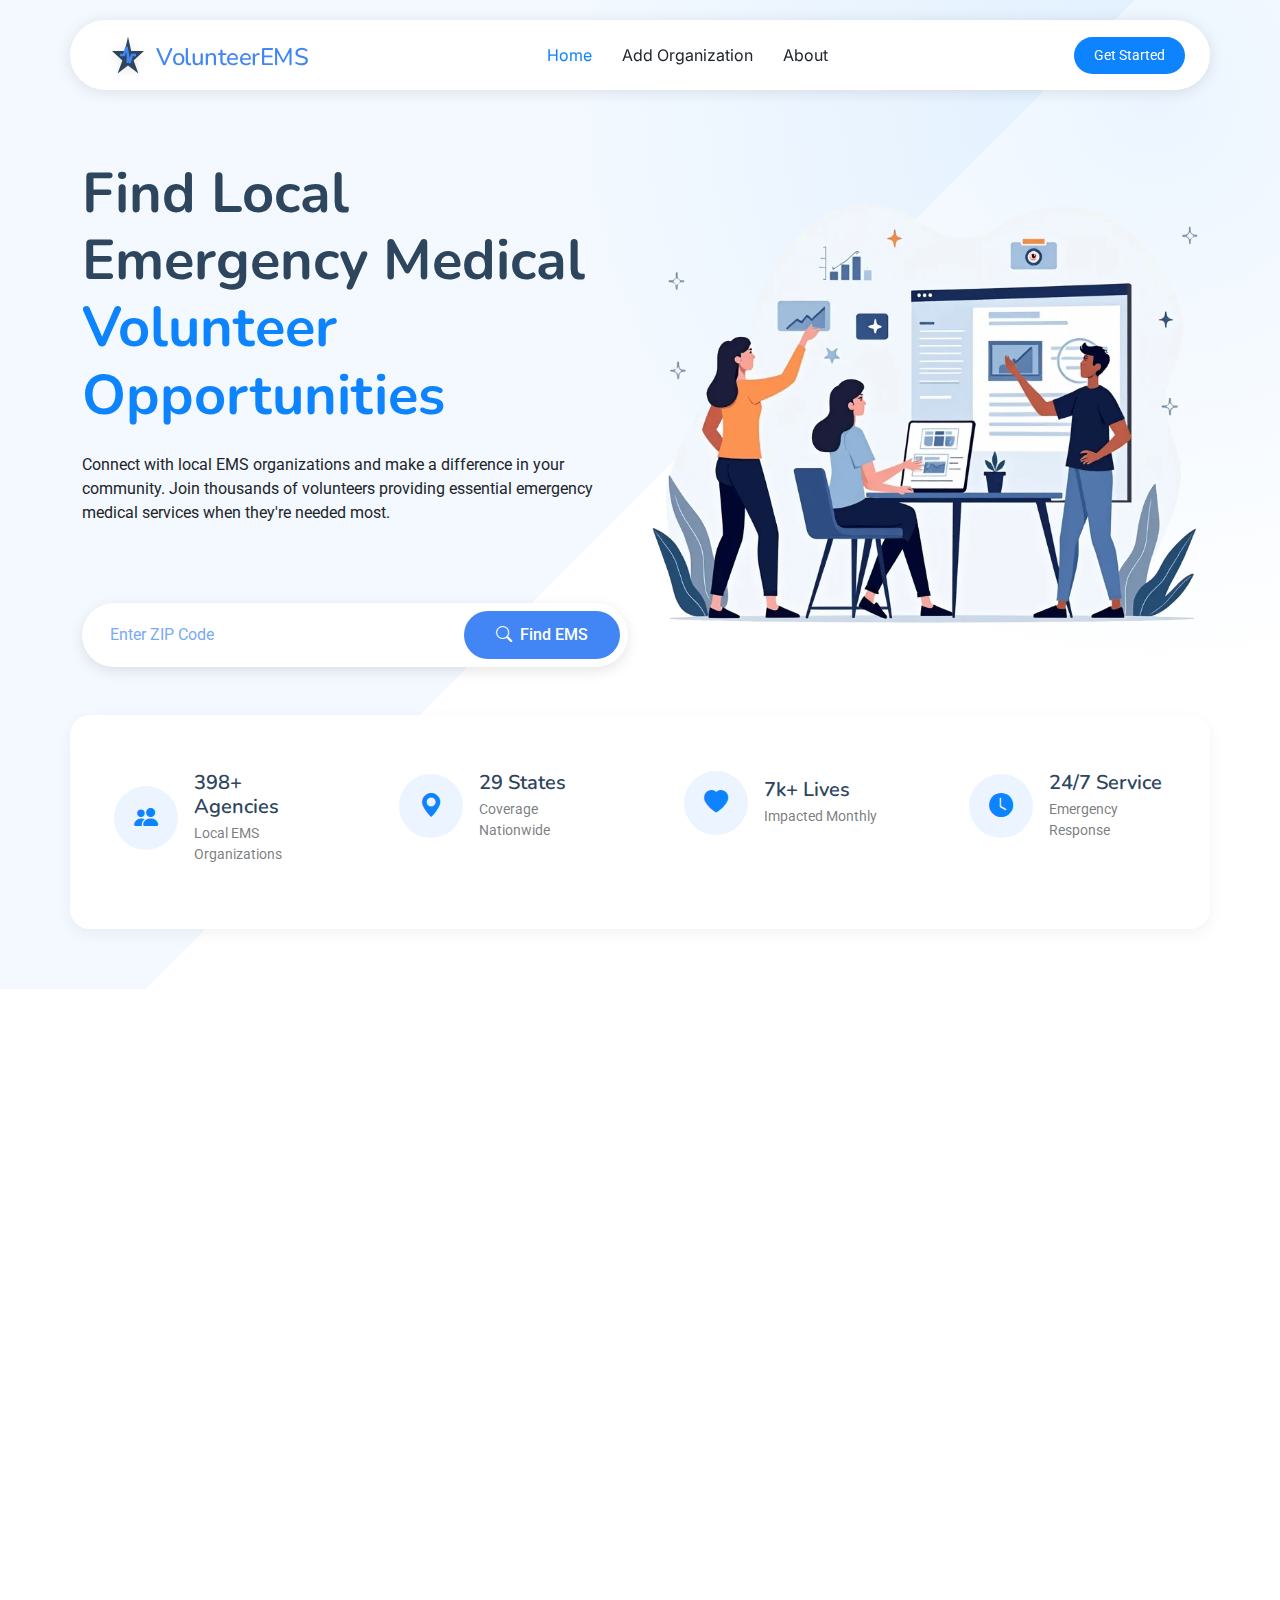
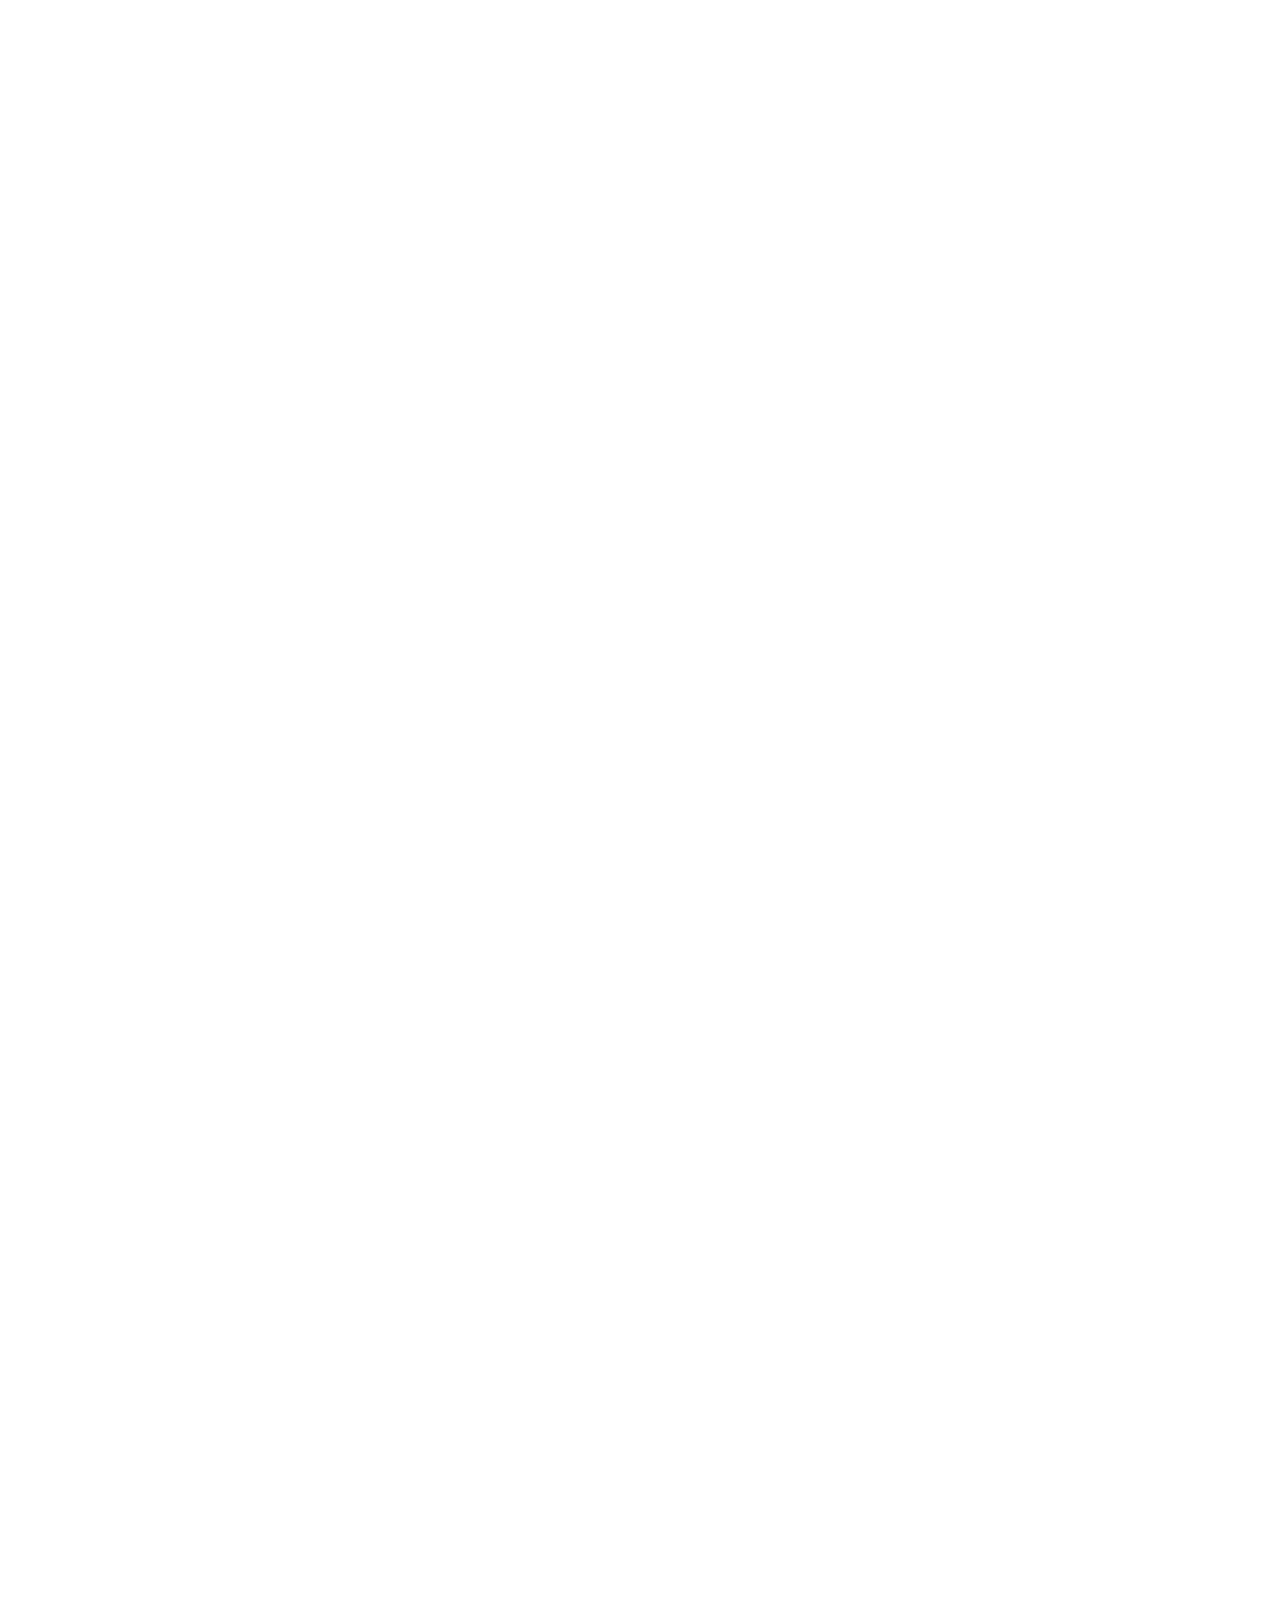
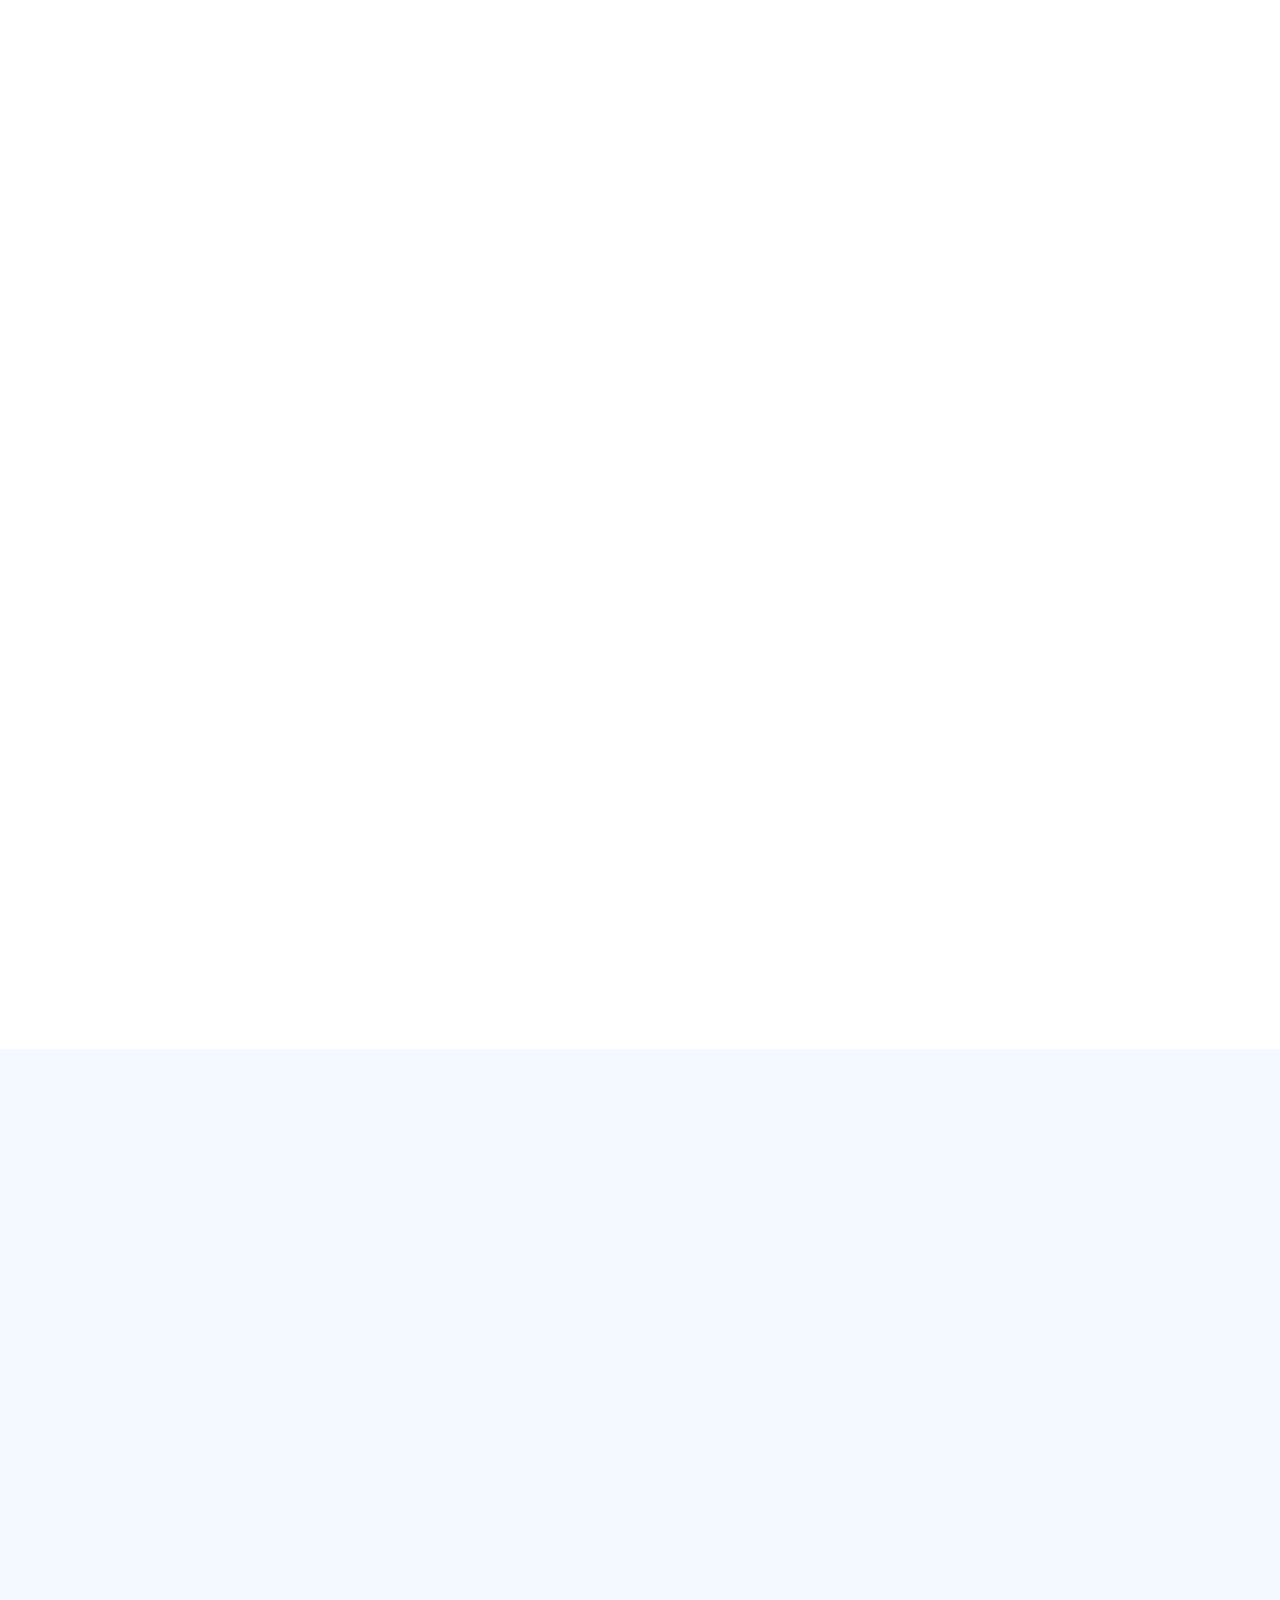
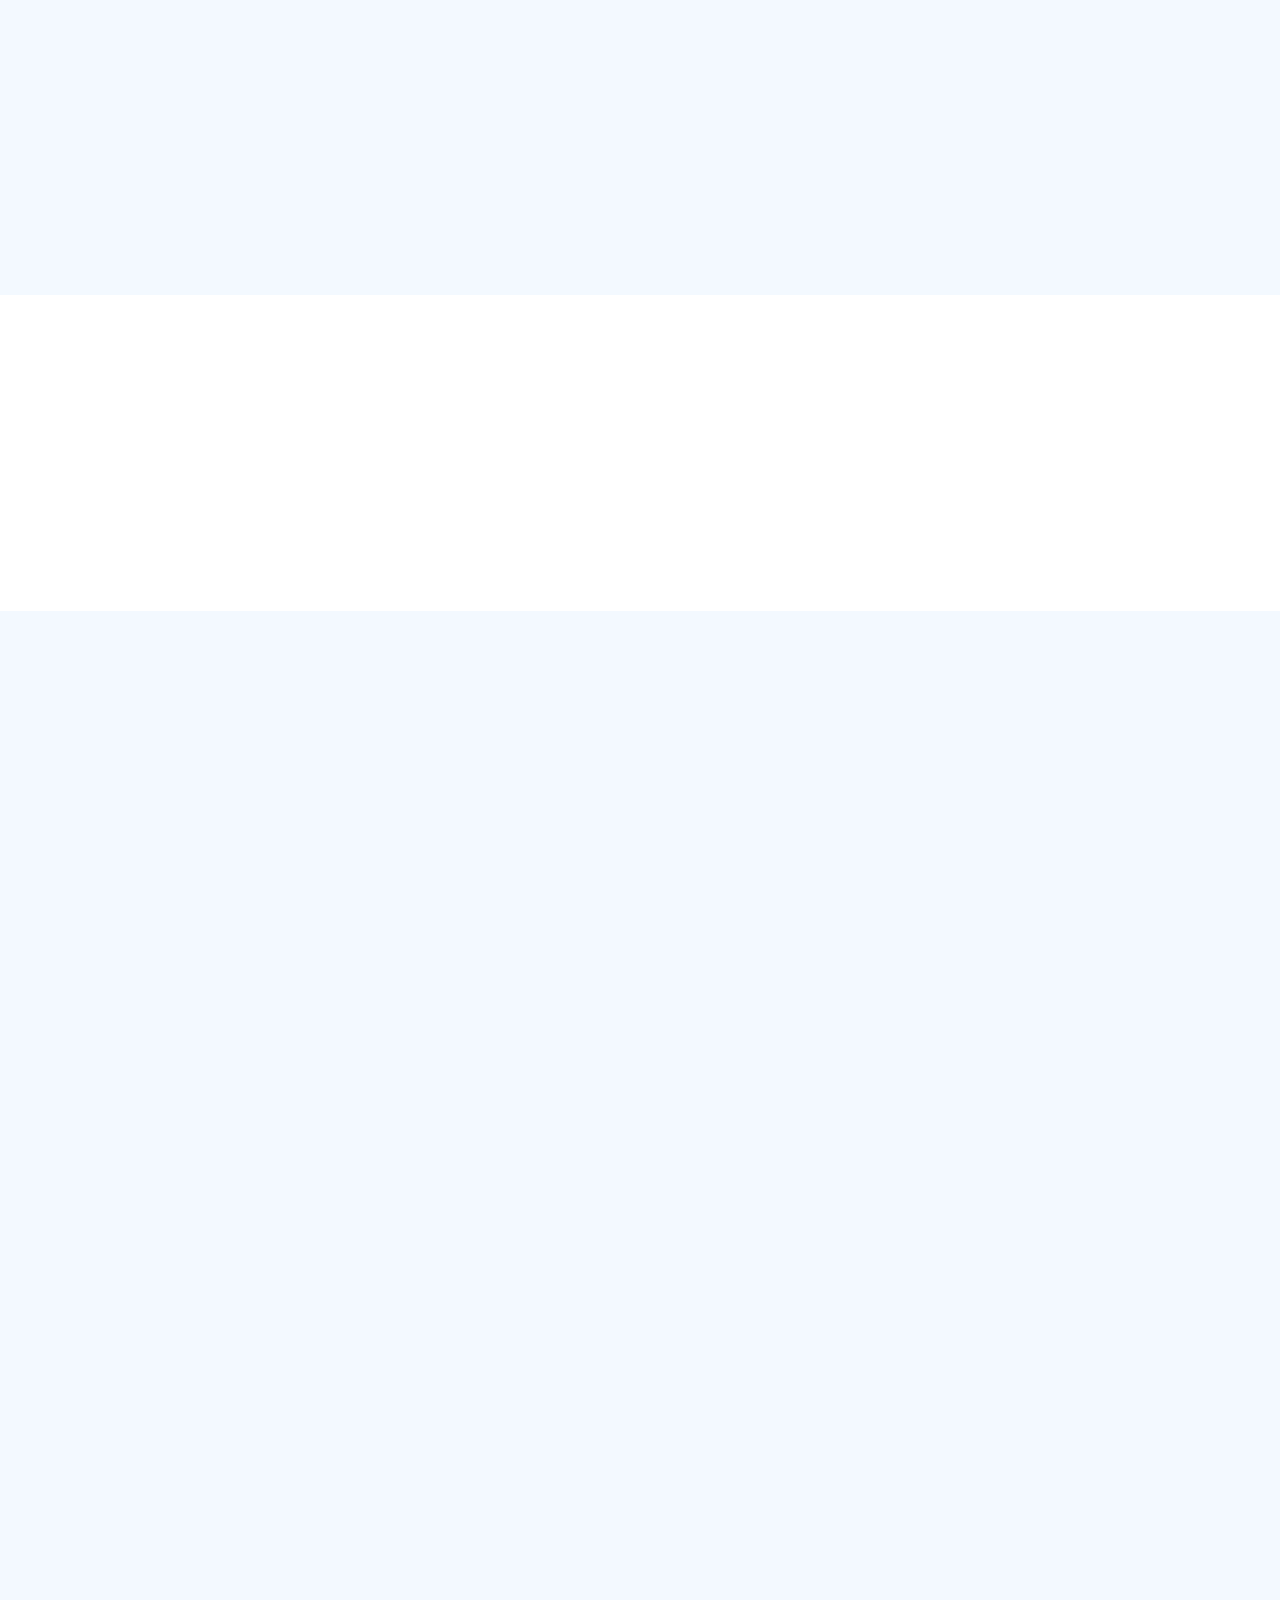
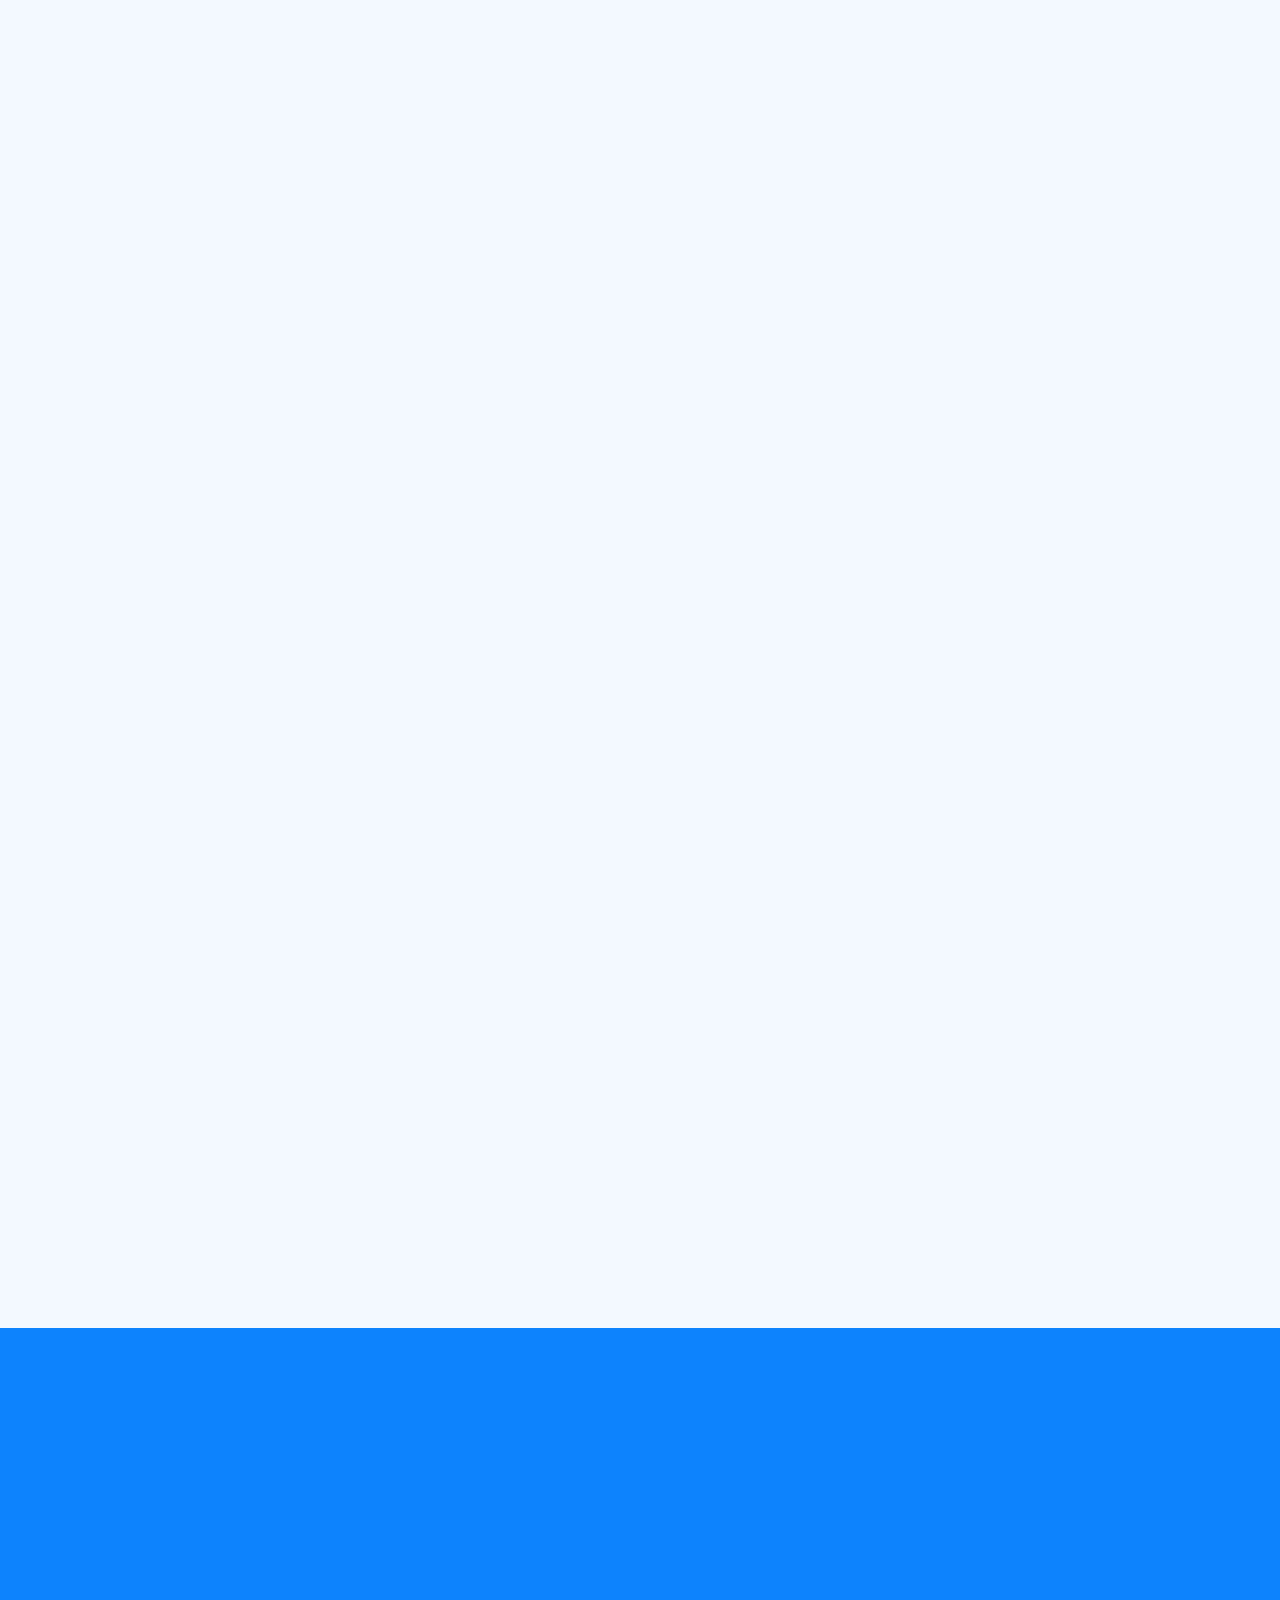
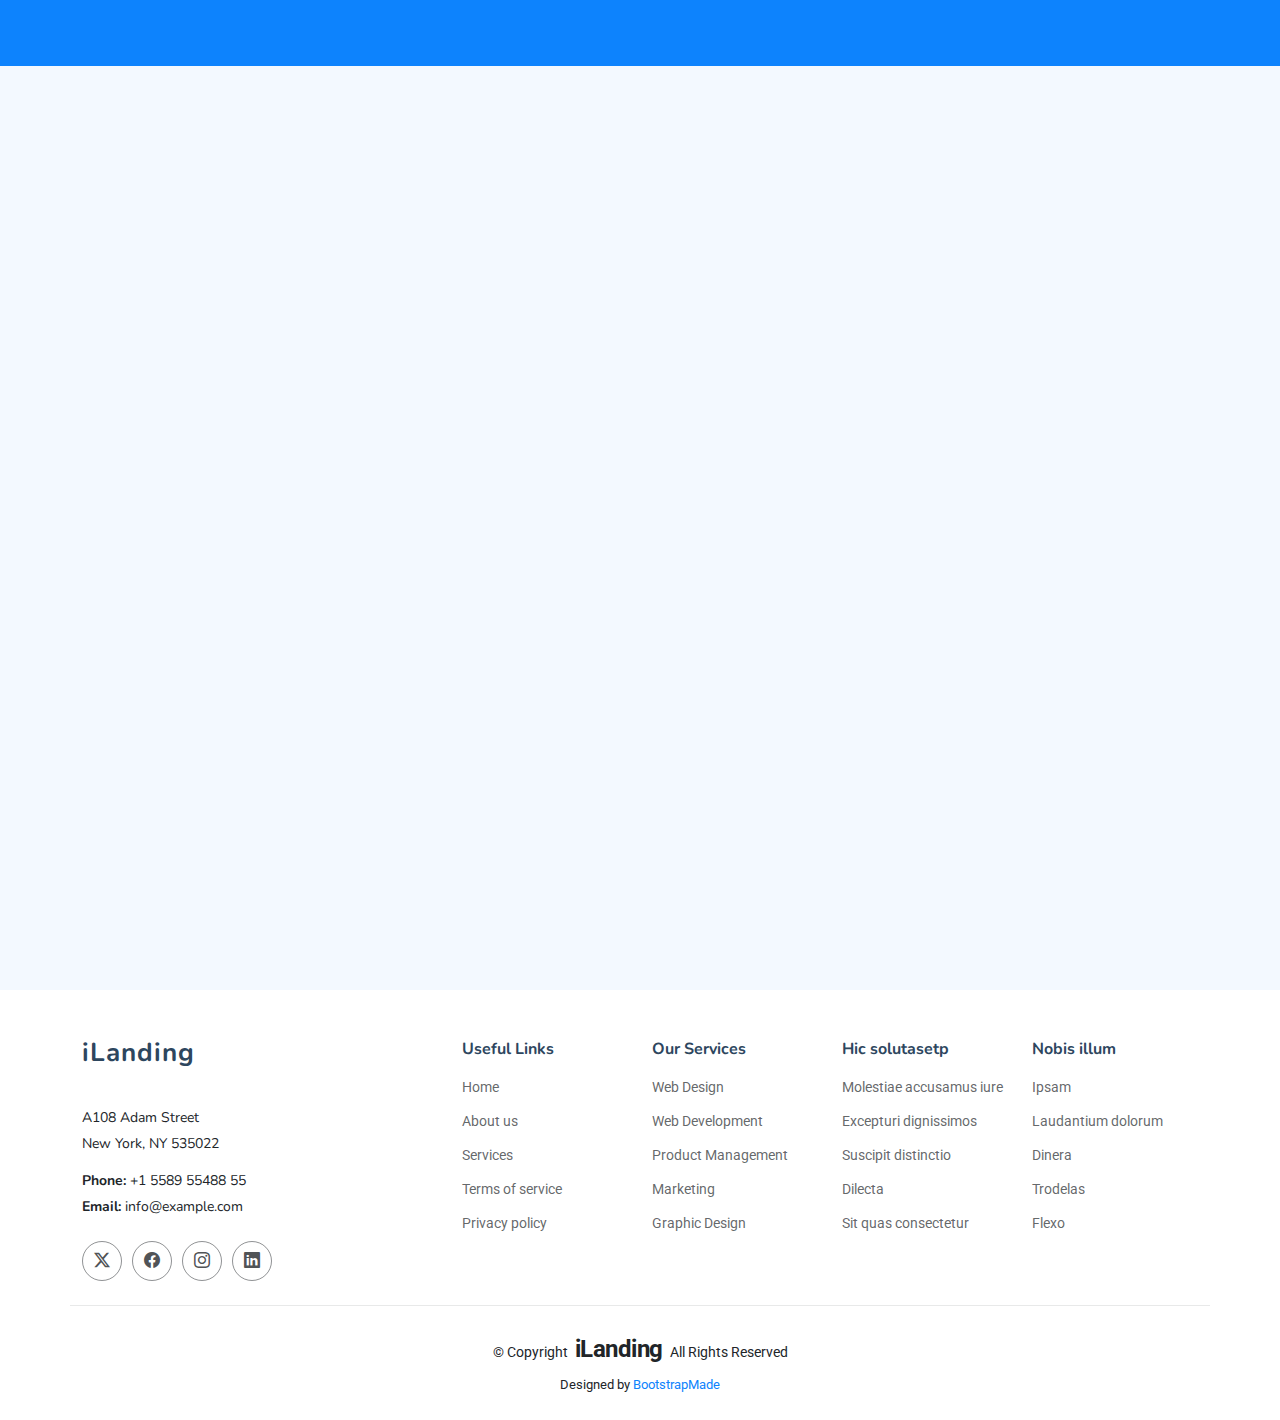
==== commit 7e61c1e9: "navbarr adjusted" ====
--- a/index.html
+++ b/index.html
@@ -3,13 +3,27 @@
   <head>
     <meta charset="utf-8" />
     <meta content="width=device-width, initial-scale=1.0" name="viewport" />
-    <title>Index - iLanding Bootstrap Template</title>
-    <meta name="description" content="" />
-    <meta name="keywords" content="" />
+    <title>VolunteerEMS - Emergency Medical Services Volunteer Directory</title>
+    <meta
+      name="description"
+      content="Find and join volunteer Emergency Medical Services organizations near you. Connect with local EMS agencies and make a difference in your community."
+    />
+    <meta
+      name="keywords"
+      content="volunteer EMS, emergency medical services, EMS volunteer, medical volunteer, first responder volunteer, ambulance volunteer, emergency services"
+    />
 
     <!-- Favicons -->
-    <link href="assets/img/favicon.png" rel="icon" />
-    <link href="assets/img/apple-touch-icon.png" rel="apple-touch-icon" />
+    <link
+      rel="icon"
+      type="image/svg+xml"
+      href="[data-uri]"
+    />
+    <link
+      rel="apple-touch-icon"
+      type="image/svg+xml"
+      href="[data-uri]"
+    />
 
     <!-- Fonts -->
     <link href="https://fonts.googleapis.com" rel="preconnect" />
@@ -37,14 +51,6 @@
 
     <!-- Main CSS File -->
     <link href="assets/css/main.css" rel="stylesheet" />
-
-    <!-- =======================================================
-  * Template Name: iLanding
-  * Template URL: https://bootstrapmade.com/ilanding-bootstrap-landing-page-template/
-  * Updated: Nov 12 2024 with Bootstrap v5.3.3
-  * Author: BootstrapMade.com
-  * License: https://bootstrapmade.com/license/
-  ======================================================== -->
   </head>
 
   <body class="index-page">
@@ -52,13 +58,8 @@
       <div
         class="header-container container-fluid container-xl position-relative d-flex align-items-center justify-content-between"
       >
-        <a
-          href="index.html"
-          class="logo d-flex align-items-center me-auto me-xl-0"
-        >
-          <!-- Uncomment the line below if you also wish to use an image logo -->
-          <!-- <img src="assets/img/logo.png" alt=""> -->
-          <!-- <h1 class="sitename">VolunteerEMS</h1> -->
+        <!-- Logo Section -->
+        <a href="/" class="logo d-flex align-items-center me-auto me-xl-0">
           <div class="logo-wrapper d-flex align-items-center">
             <div class="logo-icon me-2">
               <svg viewBox="0 0 50 50" class="logo-svg" width="40" height="40">
@@ -66,24 +67,21 @@
                 <path
                   class="star-base"
                   d="M25 2 L29 20 L45 20 L32 32 L38 48 L25 38 L12 48 L18 32 L5 20 L21 20 Z"
-                  fill="#4285f4"
+                  fill="#2d465e"
                 />
-                <!-- Google Blue -->
-
                 <!-- Heart Pulse overlay -->
                 <path
                   class="pulse-line"
                   d="M15 25 L20 25 L23 15 L27 35 L30 25 L35 25"
-                  stroke="black"
+                  stroke="#4285f4"
                   stroke-width="3"
                   fill="none"
                 />
-
                 <!-- Rod of Asclepius -->
                 <path
                   class="medical-rod"
                   d="M24 15 Q25 25 24 35"
-                  stroke="black"
+                  stroke="#4285f4"
                   stroke-width="2"
                   fill="none"
                 />
@@ -91,47 +89,21 @@
             </div>
             <h1 class="sitename mb-0">
               <span class="volunteer" style="color: #4285f4">VolunteerEMS</span>
-              <!-- <span class="ems" style="color: black">EMS</span> -->
             </h1>
           </div>
         </a>
 
+        <!-- Navigation Menu -->
         <nav id="navmenu" class="navmenu">
           <ul>
-            <li><a href="#hero" class="active">Home</a></li>
-            <li><a href="#about">About</a></li>
-            <li><a href="#features">Features</a></li>
-            <li><a href="#services">Services</a></li>
-            <li><a href="#pricing">Pricing</a></li>
-            <li class="dropdown">
-              <a href="#"
-                ><span>Dropdown</span>
-                <i class="bi bi-chevron-down toggle-dropdown"></i
-              ></a>
-              <ul>
-                <li><a href="#">Dropdown 1</a></li>
-                <li class="dropdown">
-                  <a href="#"
-                    ><span>Deep Dropdown</span>
-                    <i class="bi bi-chevron-down toggle-dropdown"></i
-                  ></a>
-                  <ul>
-                    <li><a href="#">Deep Dropdown 1</a></li>
-                    <li><a href="#">Deep Dropdown 2</a></li>
-                    <li><a href="#">Deep Dropdown 3</a></li>
-                    <li><a href="#">Deep Dropdown 4</a></li>
-                    <li><a href="#">Deep Dropdown 5</a></li>
-                  </ul>
-                </li>
-                <li><a href="#">Dropdown 2</a></li>
-                <li><a href="#">Dropdown 3</a></li>
-                <li><a href="#">Dropdown 4</a></li>
-              </ul>
-            </li>
-            <li><a href="#contact">Contact</a></li>
+            <li><a href="/" class="active">Home</a></li>
+            <li><a href="/add-organization">Add Organization</a></li>
+            <li><a href="/about">About</a></li>
           </ul>
           <i class="mobile-nav-toggle d-xl-none bi bi-list"></i>
         </nav>
+
+        <!-- Action Button -->
 
         <a class="btn-getstarted" href="index.html#about">Get Started</a>
       </div>
@@ -155,24 +127,24 @@
                   your community. Join thousands of volunteers providing
                   essential emergency medical services when they're needed most.
                 </p>
-                <div class="company-badge mb-4">
+                <!-- <div class="company-badge mb-4">
                   <i class="bi bi-heart-pulse-fill me-2"></i>
                   Serving Our Communities
-                </div>
+                </div> -->
                 <div class="hero-buttons">
-                  <input
-                    type="text"
-                    class="form-control form-control-lg"
-                    placeholder="Enter ZIP Code"
-                    aria-label="Enter your ZIP code"
-                    maxlength="5"
-                    style="border-radius: 25px"
-                  />
-                  <a
-                    href="#search"
-                    class="btn btn-primary me-0 me-sm-2 mx-1 find-btn-hero"
-                    >Find EMS
-                  </a>
+                  <div class="search-wrapper">
+                    <input
+                      type="text"
+                      class="form-control form-control-lg custom-placeholder"
+                      placeholder="Enter ZIP Code"
+                      aria-label="Enter your ZIP code"
+                      maxlength="5"
+                    />
+                    <button class="search-button">
+                      <i class="bi bi-search me-2"></i>
+                      Find EMS
+                    </button>
+                  </div>
                 </div>
               </div>
             </div>
--- a/assets/css/main.css
+++ b/assets/css/main.css
@@ -161,7 +161,57 @@
 .scrolled .header .header-container {
   background: color-mix(in srgb, var(--surface-color), transparent 5%);
 }
-
+.form-control.custom-placeholder::placeholder{
+  /* color: #4285f4 !important; */
+  /* opacity: 0.8; */
+}
+.search-wrapper {
+  display: flex;
+  align-items: center;
+  width: 100%;
+  background: white;
+  border-radius: 50px;
+  padding: 8px;
+  margin-top: 30px;
+  box-shadow: 0 4px 14px rgba(0, 0, 0, 0.1);
+}
+
+.search-wrapper input {
+  flex: 1;
+  border: none;
+  outline: none;
+  padding: 12px 20px;
+  font-size: 16px;
+  background: transparent;
+}
+
+.search-wrapper input:focus {
+  box-shadow: none;
+}
+
+.search-wrapper .search-button {
+  background: #4285f4;
+  color: white;
+  border: none;
+  padding: 12px 32px;
+  border-radius: 50px;
+  font-weight: 500;
+  font-size: 16px;
+  transition: all 0.2s ease;
+  display: flex;
+  align-items: center;
+}
+
+.search-wrapper .search-button:hover {
+  background: #1a73e8;
+  transform: translateY(-1px);
+  box-shadow: 0 4px 12px rgba(66, 133, 244, 0.3);
+}
+
+.custom-placeholder::placeholder {
+  color: #4285f4;
+  opacity: 0.7;
+}
 .header .logo {
   line-height: 1;
   padding-left: 5px;
@@ -2367,4 +2417,7 @@
 --------------------------------------------------------------*/
 .starter-section {
   /* Add your styles here */
-}+}
+
+
+
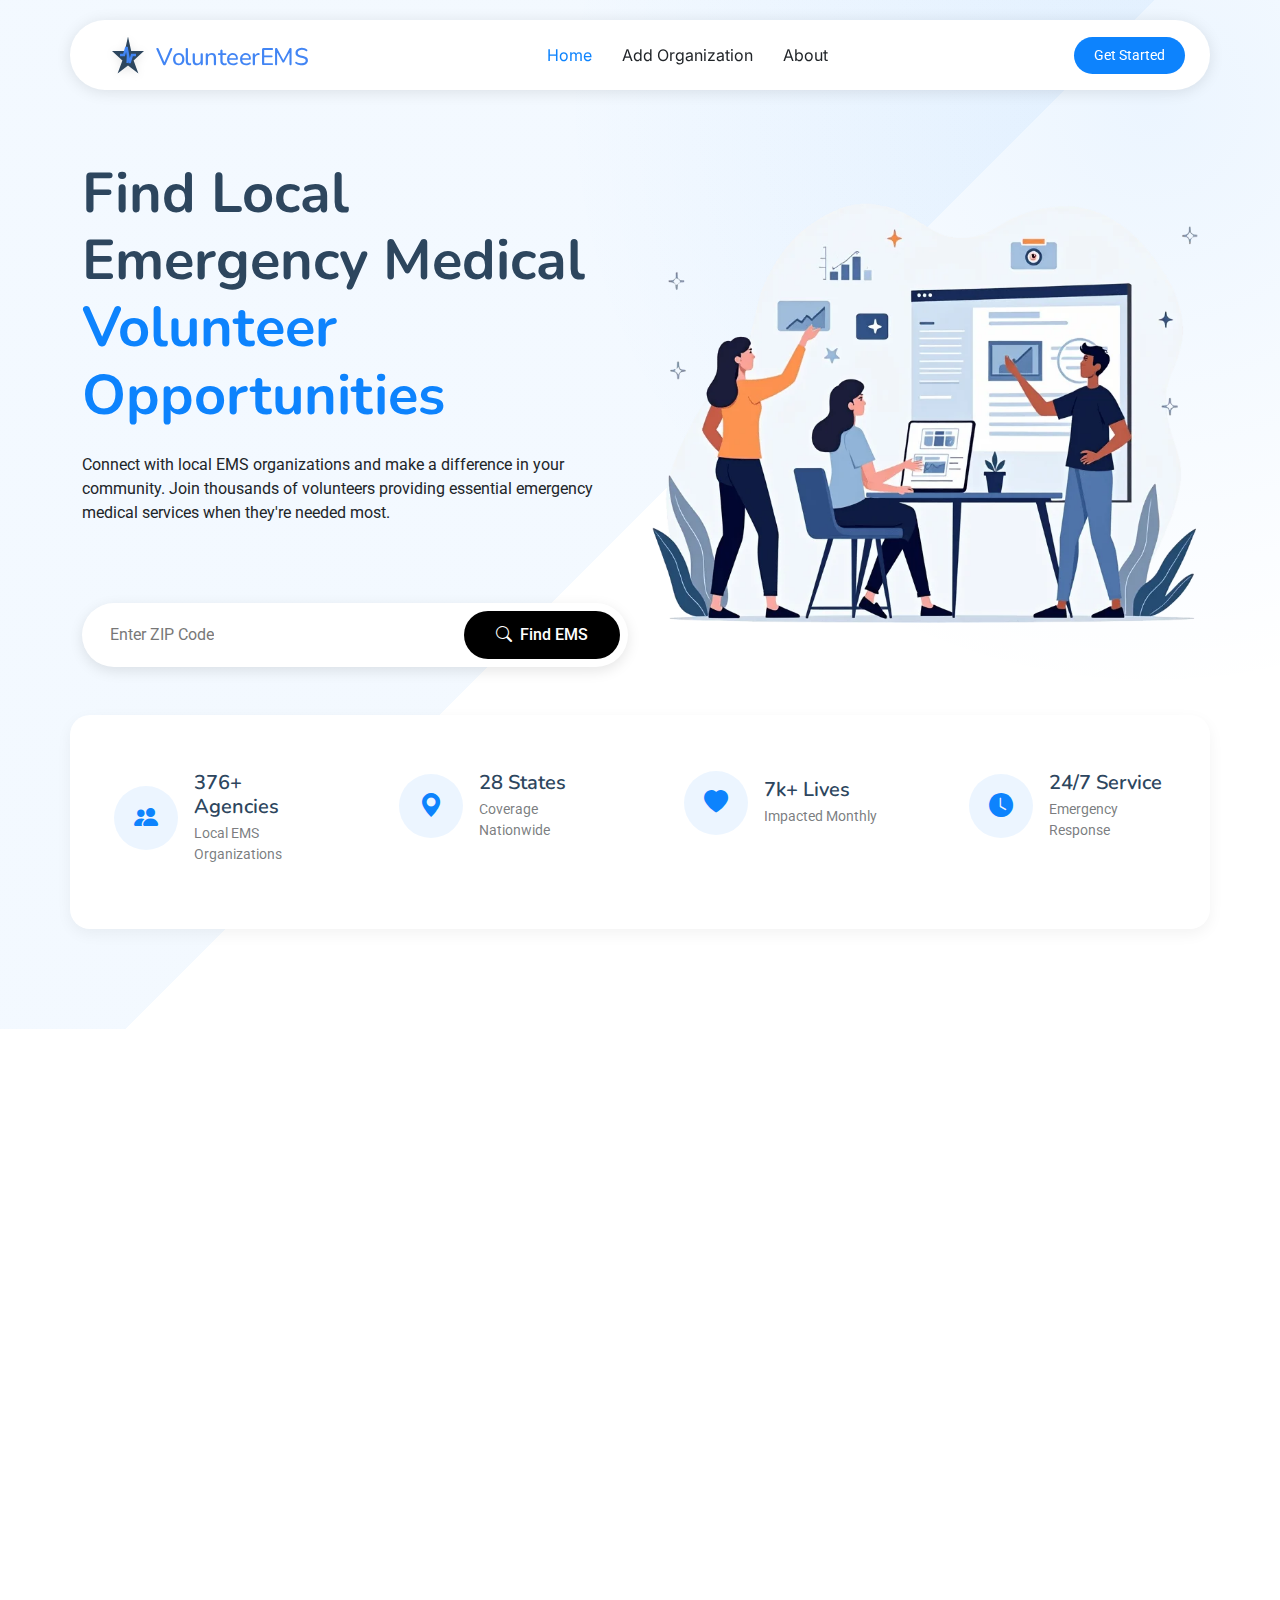
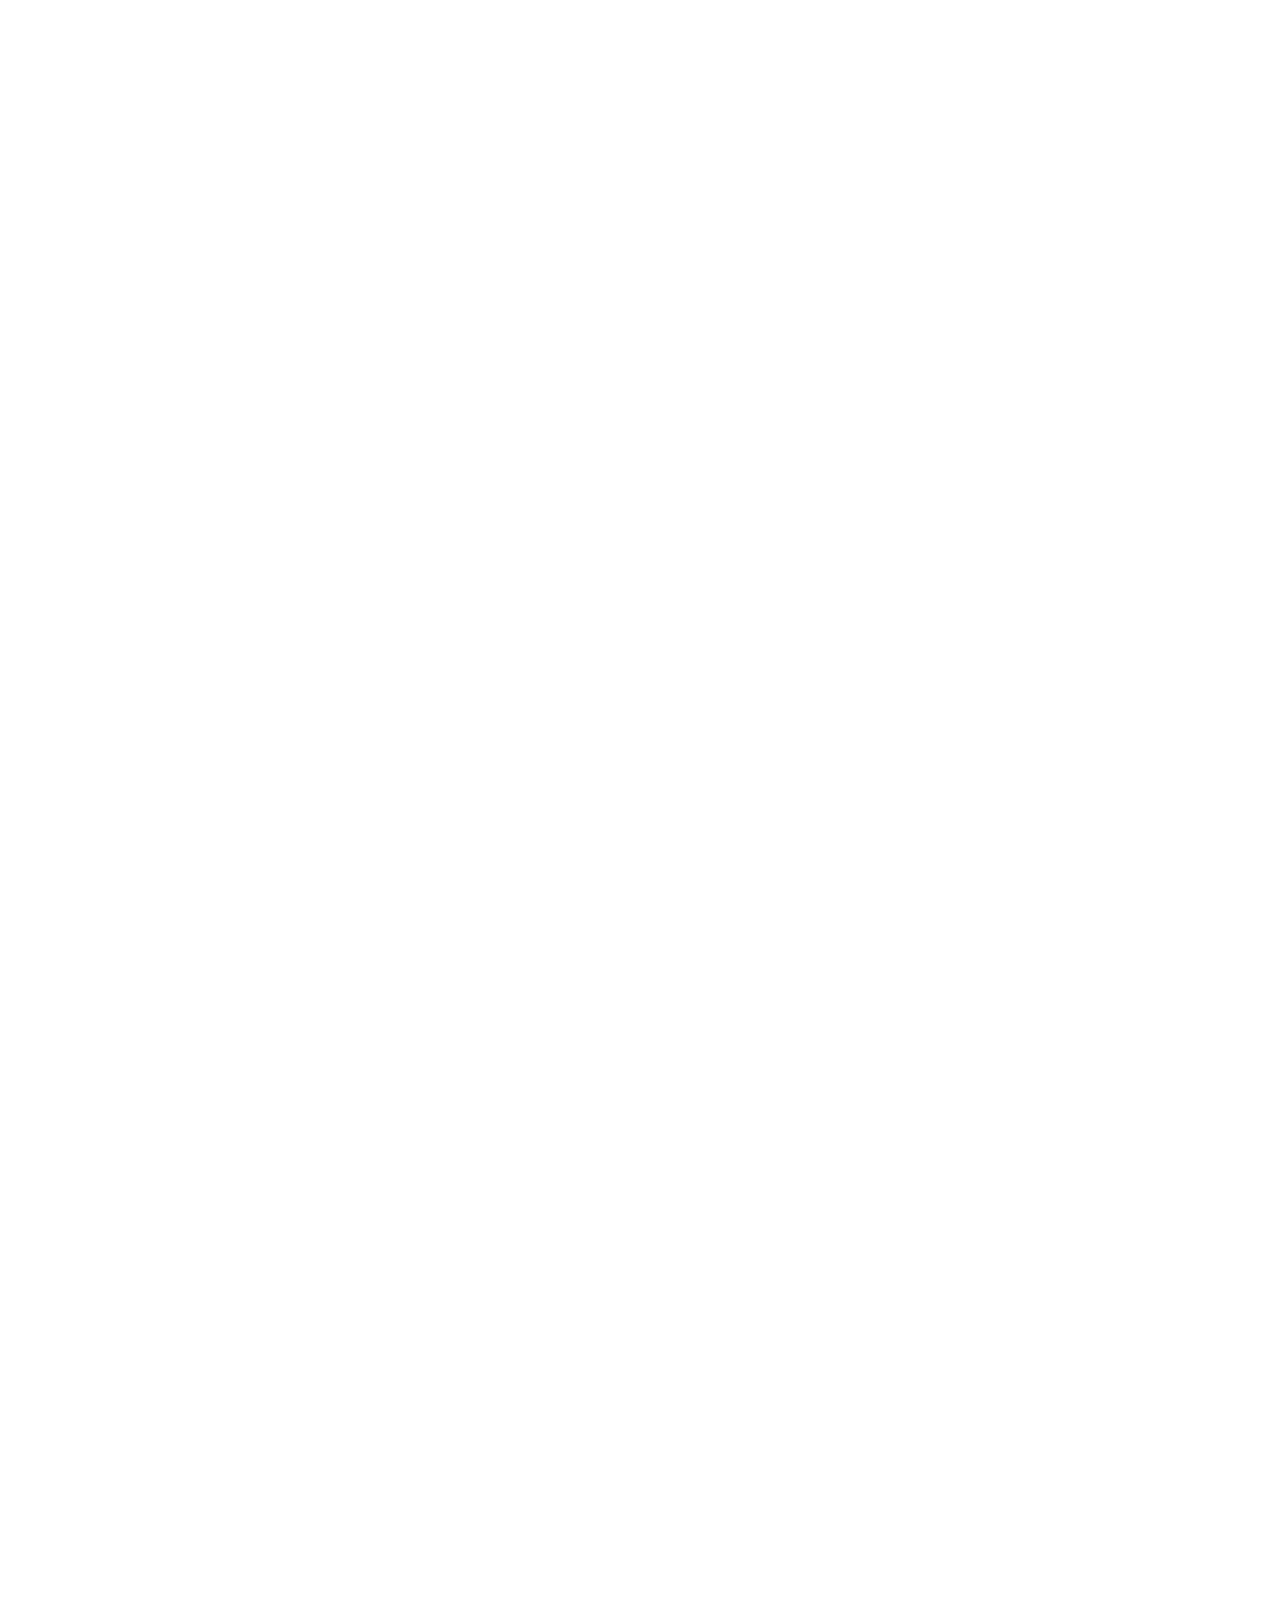
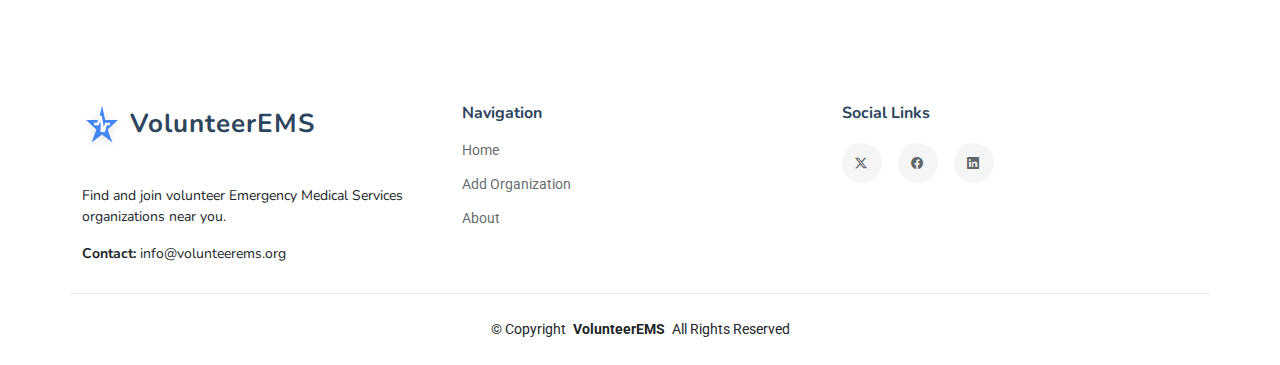
==== commit 0df969ef: "landing page" ====
--- a/index.html
+++ b/index.html
@@ -238,389 +238,110 @@
       </section>
       <!-- Hero Section -->
 
-      <!-- About Section -->
-      <section id="about" class="about section">
+      <!-- Services Section -->
+      <section id="services" class="services section">
+        <div class="container section-title" data-aos="fade-up">
+          <h2>Why Volunteer in EMS?</h2>
+          <p>
+            Join thousands of dedicated volunteers providing essential emergency
+            medical services in communities across the nation
+          </p>
+        </div>
+
         <div class="container" data-aos="fade-up" data-aos-delay="100">
-          <div class="row gy-4 align-items-center justify-content-between">
-            <div class="col-xl-5" data-aos="fade-up" data-aos-delay="200">
-              <span class="about-meta">MORE ABOUT US</span>
-              <h2 class="about-title">Voluptas enim suscipit temporibus</h2>
-              <p class="about-description">
-                Sed ut perspiciatis unde omnis iste natus error sit voluptatem
-                accusantium doloremque laudantium, totam rem aperiam, eaque ipsa
-                quae ab illo inventore veritatis et quasi architecto beatae
-                vitae dicta sunt explicabo.
-              </p>
-
-              <div class="row feature-list-wrapper">
-                <div class="col-md-6">
-                  <ul class="feature-list">
-                    <li>
-                      <i class="bi bi-check-circle-fill"></i> Lorem ipsum dolor
-                      sit amet
-                    </li>
-                    <li>
-                      <i class="bi bi-check-circle-fill"></i> Consectetur
-                      adipiscing elit
-                    </li>
-                    <li>
-                      <i class="bi bi-check-circle-fill"></i> Sed do eiusmod
-                      tempor
-                    </li>
-                  </ul>
-                </div>
-                <div class="col-md-6">
-                  <ul class="feature-list">
-                    <li>
-                      <i class="bi bi-check-circle-fill"></i> Incididunt ut
-                      labore et
-                    </li>
-                    <li>
-                      <i class="bi bi-check-circle-fill"></i> Dolore magna
-                      aliqua
-                    </li>
-                    <li>
-                      <i class="bi bi-check-circle-fill"></i> Ut enim ad minim
-                      veniam
-                    </li>
-                  </ul>
-                </div>
-              </div>
-
-              <div class="info-wrapper">
-                <div class="row gy-4">
-                  <div class="col-lg-5">
-                    <div class="profile d-flex align-items-center gap-3">
-                      <img
-                        src="assets/img/avatar-1.webp"
-                        alt="CEO Profile"
-                        class="profile-image"
-                      />
-                      <div>
-                        <h4 class="profile-name">Mario Smith</h4>
-                        <p class="profile-position">CEO &amp; Founder</p>
-                      </div>
-                    </div>
-                  </div>
-                  <div class="col-lg-7">
-                    <div class="contact-info d-flex align-items-center gap-2">
-                      <i class="bi bi-telephone-fill"></i>
-                      <div>
-                        <p class="contact-label">Call us anytime</p>
-                        <p class="contact-number">+123 456-789</p>
-                      </div>
-                    </div>
-                  </div>
-                </div>
-              </div>
-            </div>
-
-            <div class="col-xl-6" data-aos="fade-up" data-aos-delay="300">
-              <div class="image-wrapper">
-                <div
-                  class="images position-relative"
-                  data-aos="zoom-out"
-                  data-aos-delay="400"
-                >
-                  <img
-                    src="assets/img/about-5.webp"
-                    alt="Business Meeting"
-                    class="img-fluid main-image rounded-4"
-                  />
-                  <img
-                    src="assets/img/about-2.webp"
-                    alt="Team Discussion"
-                    class="img-fluid small-image rounded-4"
-                  />
-                </div>
-                <div class="experience-badge floating">
-                  <h3>15+ <span>Years</span></h3>
-                  <p>Of experience in business service</p>
+          <div class="row g-4">
+            <!-- Save Lives Card -->
+            <div class="col-lg-6" data-aos="fade-up" data-aos-delay="100">
+              <div class="service-card red-service d-flex">
+                <div class="icon flex-shrink-0">
+                  <i class="bi bi-heart-pulse"></i>
+                </div>
+                <div>
+                  <h3>Save Lives</h3>
+                  <p>
+                    Make a real difference in your community by providing
+                    emergency medical care when it matters most. Be there for
+                    your neighbors in their moments of greatest need.
+                  </p>
+                  <a href="#benefits" class="read-more">
+                    Learn More <i class="bi bi-arrow-right"></i>
+                  </a>
+                </div>
+              </div>
+            </div>
+
+            <!-- Gain Skills Card -->
+            <div class="col-lg-6" data-aos="fade-up" data-aos-delay="200">
+              <div class="service-card yellow-service d-flex">
+                <div class="icon flex-shrink-0">
+                  <i class="bi bi-award"></i>
+                </div>
+                <div>
+                  <h3>Gain Skills</h3>
+                  <p>
+                    Receive professional training in emergency medical care and
+                    develop valuable life-saving skills. Get certified and learn
+                    from experienced EMS professionals.
+                  </p>
+                  <a href="#training" class="read-more">
+                    Learn More <i class="bi bi-arrow-right"></i>
+                  </a>
+                </div>
+              </div>
+            </div>
+
+            <!-- Join Team Card -->
+            <div class="col-lg-6" data-aos="fade-up" data-aos-delay="300">
+              <div class="service-card blue-service d-flex">
+                <div class="icon flex-shrink-0">
+                  <i class="bi bi-people"></i>
+                </div>
+                <div>
+                  <h3>Join a Team</h3>
+                  <p>
+                    Become part of a dedicated team of volunteers committed to
+                    serving their community. Build lasting relationships with
+                    fellow first responders.
+                  </p>
+                  <a href="#team" class="read-more">
+                    Learn More <i class="bi bi-arrow-right"></i>
+                  </a>
+                </div>
+              </div>
+            </div>
+
+            <!-- Career Growth Card -->
+            <div class="col-lg-6" data-aos="fade-up" data-aos-delay="400">
+              <div class="service-card green-service d-flex">
+                <div class="icon flex-shrink-0">
+                  <i class="bi bi-shield-check"></i>
+                </div>
+                <div>
+                  <h3>Career Growth</h3>
+                  <p>
+                    Start your journey in emergency medical services. Many
+                    volunteers go on to become EMTs, Paramedics, or other
+                    healthcare professionals.
+                  </p>
+                  <a href="#careers" class="read-more">
+                    Learn More <i class="bi bi-arrow-right"></i>
+                  </a>
                 </div>
               </div>
             </div>
           </div>
         </div>
       </section>
-      <!-- /About Section -->
-
-      <!-- Features Section -->
-      <section id="features" class="features section">
-        <!-- Section Title -->
-        <div class="container section-title" data-aos="fade-up">
-          <h2>Features</h2>
-          <p>
-            Necessitatibus eius consequatur ex aliquid fuga eum quidem sint
-            consectetur velit
-          </p>
-        </div>
-        <!-- End Section Title -->
-
-        <div class="container">
-          <div class="d-flex justify-content-center">
-            <ul class="nav nav-tabs" data-aos="fade-up" data-aos-delay="100">
-              <li class="nav-item">
-                <a
-                  class="nav-link active show"
-                  data-bs-toggle="tab"
-                  data-bs-target="#features-tab-1"
-                >
-                  <h4>Modisit</h4>
-                </a>
-              </li>
-              <!-- End tab nav item -->
-
-              <li class="nav-item">
-                <a
-                  class="nav-link"
-                  data-bs-toggle="tab"
-                  data-bs-target="#features-tab-2"
-                >
-                  <h4>Praesenti</h4> </a
-                ><!-- End tab nav item -->
-              </li>
-              <li class="nav-item">
-                <a
-                  class="nav-link"
-                  data-bs-toggle="tab"
-                  data-bs-target="#features-tab-3"
-                >
-                  <h4>Explica</h4>
-                </a>
-              </li>
-              <!-- End tab nav item -->
-            </ul>
-          </div>
-
-          <div class="tab-content" data-aos="fade-up" data-aos-delay="200">
-            <div class="tab-pane fade active show" id="features-tab-1">
-              <div class="row">
-                <div
-                  class="col-lg-6 order-2 order-lg-1 mt-3 mt-lg-0 d-flex flex-column justify-content-center"
-                >
-                  <h3>Voluptatem dignissimos provident</h3>
-                  <p class="fst-italic">
-                    Lorem ipsum dolor sit amet, consectetur adipiscing elit, sed
-                    do eiusmod tempor incididunt ut labore et dolore magna
-                    aliqua.
-                  </p>
-                  <ul>
-                    <li>
-                      <i class="bi bi-check2-all"></i>
-                      <span
-                        >Ullamco laboris nisi ut aliquip ex ea commodo
-                        consequat.</span
-                      >
-                    </li>
-                    <li>
-                      <i class="bi bi-check2-all"></i>
-                      <span
-                        >Duis aute irure dolor in reprehenderit in voluptate
-                        velit.</span
-                      >
-                    </li>
-                    <li>
-                      <i class="bi bi-check2-all"></i>
-                      <span
-                        >Ullamco laboris nisi ut aliquip ex ea commodo
-                        consequat. Duis aute irure dolor in reprehenderit in
-                        voluptate trideta storacalaperda mastiro dolore eu
-                        fugiat nulla pariatur.</span
-                      >
-                    </li>
-                  </ul>
-                </div>
-                <div class="col-lg-6 order-1 order-lg-2 text-center">
-                  <img
-                    src="assets/img/features-illustration-1.webp"
-                    alt=""
-                    class="img-fluid"
-                  />
-                </div>
-              </div>
-            </div>
-            <!-- End tab content item -->
-
-            <div class="tab-pane fade" id="features-tab-2">
-              <div class="row">
-                <div
-                  class="col-lg-6 order-2 order-lg-1 mt-3 mt-lg-0 d-flex flex-column justify-content-center"
-                >
-                  <h3>Neque exercitationem debitis</h3>
-                  <p class="fst-italic">
-                    Lorem ipsum dolor sit amet, consectetur adipiscing elit, sed
-                    do eiusmod tempor incididunt ut labore et dolore magna
-                    aliqua.
-                  </p>
-                  <ul>
-                    <li>
-                      <i class="bi bi-check2-all"></i>
-                      <span
-                        >Ullamco laboris nisi ut aliquip ex ea commodo
-                        consequat.</span
-                      >
-                    </li>
-                    <li>
-                      <i class="bi bi-check2-all"></i>
-                      <span
-                        >Duis aute irure dolor in reprehenderit in voluptate
-                        velit.</span
-                      >
-                    </li>
-                    <li>
-                      <i class="bi bi-check2-all"></i>
-                      <span
-                        >Provident mollitia neque rerum asperiores dolores quos
-                        qui a. Ipsum neque dolor voluptate nisi sed.</span
-                      >
-                    </li>
-                    <li>
-                      <i class="bi bi-check2-all"></i>
-                      <span
-                        >Ullamco laboris nisi ut aliquip ex ea commodo
-                        consequat. Duis aute irure dolor in reprehenderit in
-                        voluptate trideta storacalaperda mastiro dolore eu
-                        fugiat nulla pariatur.</span
-                      >
-                    </li>
-                  </ul>
-                </div>
-                <div class="col-lg-6 order-1 order-lg-2 text-center">
-                  <img
-                    src="assets/img/features-illustration-2.webp"
-                    alt=""
-                    class="img-fluid"
-                  />
-                </div>
-              </div>
-            </div>
-            <!-- End tab content item -->
-
-            <div class="tab-pane fade" id="features-tab-3">
-              <div class="row">
-                <div
-                  class="col-lg-6 order-2 order-lg-1 mt-3 mt-lg-0 d-flex flex-column justify-content-center"
-                >
-                  <h3>Voluptatibus commodi accusamu</h3>
-                  <ul>
-                    <li>
-                      <i class="bi bi-check2-all"></i>
-                      <span
-                        >Ullamco laboris nisi ut aliquip ex ea commodo
-                        consequat.</span
-                      >
-                    </li>
-                    <li>
-                      <i class="bi bi-check2-all"></i>
-                      <span
-                        >Duis aute irure dolor in reprehenderit in voluptate
-                        velit.</span
-                      >
-                    </li>
-                    <li>
-                      <i class="bi bi-check2-all"></i>
-                      <span
-                        >Provident mollitia neque rerum asperiores dolores quos
-                        qui a. Ipsum neque dolor voluptate nisi sed.</span
-                      >
-                    </li>
-                  </ul>
-                  <p class="fst-italic">
-                    Lorem ipsum dolor sit amet, consectetur adipiscing elit, sed
-                    do eiusmod tempor incididunt ut labore et dolore magna
-                    aliqua.
-                  </p>
-                </div>
-                <div class="col-lg-6 order-1 order-lg-2 text-center">
-                  <img
-                    src="assets/img/features-illustration-3.webp"
-                    alt=""
-                    class="img-fluid"
-                  />
-                </div>
-              </div>
-            </div>
-            <!-- End tab content item -->
-          </div>
-        </div>
-      </section>
-      <!-- /Features Section -->
-
-      <!-- Features Cards Section -->
-      <section id="features-cards" class="features-cards section">
-        <div class="container">
-          <div class="row gy-4">
-            <div
-              class="col-xl-3 col-md-6"
-              data-aos="zoom-in"
-              data-aos-delay="100"
-            >
-              <div class="feature-box orange">
-                <i class="bi bi-award"></i>
-                <h4>Corporis voluptates</h4>
-                <p>
-                  Consequuntur sunt aut quasi enim aliquam quae harum pariatur
-                  laboris nisi ut aliquip
-                </p>
-              </div>
-            </div>
-            <!-- End Feature Borx-->
-
-            <div
-              class="col-xl-3 col-md-6"
-              data-aos="zoom-in"
-              data-aos-delay="200"
-            >
-              <div class="feature-box blue">
-                <i class="bi bi-patch-check"></i>
-                <h4>Explicabo consectetur</h4>
-                <p>
-                  Est autem dicta beatae suscipit. Sint veritatis et sit quasi
-                  ab aut inventore
-                </p>
-              </div>
-            </div>
-            <!-- End Feature Borx-->
-
-            <div
-              class="col-xl-3 col-md-6"
-              data-aos="zoom-in"
-              data-aos-delay="300"
-            >
-              <div class="feature-box green">
-                <i class="bi bi-sunrise"></i>
-                <h4>Ullamco laboris</h4>
-                <p>
-                  Excepteur sint occaecat cupidatat non proident, sunt in culpa
-                  qui officia deserunt
-                </p>
-              </div>
-            </div>
-            <!-- End Feature Borx-->
-
-            <div
-              class="col-xl-3 col-md-6"
-              data-aos="zoom-in"
-              data-aos-delay="400"
-            >
-              <div class="feature-box red">
-                <i class="bi bi-shield-check"></i>
-                <h4>Labore consequatur</h4>
-                <p>
-                  Aut suscipit aut cum nemo deleniti aut omnis. Doloribus ut
-                  maiores omnis facere
-                </p>
-              </div>
-            </div>
-            <!-- End Feature Borx-->
-          </div>
-        </div>
-      </section>
-      <!-- /Features Cards Section -->
+      <!-- /Services Section -->
 
       <!-- Features 2 Section -->
       <section id="features-2" class="features-2 section">
         <div class="container" data-aos="fade-up" data-aos-delay="100">
+          <div class="section-title text-center mb-5">
+            <h2>How to Get Started</h2>
+            <p>Your journey to becoming an EMS volunteer starts here</p>
+          </div>
+
           <div class="row align-items-center">
             <div class="col-lg-4">
               <div
@@ -632,22 +353,21 @@
                   class="d-flex align-items-center justify-content-end gap-4"
                 >
                   <div class="feature-content">
-                    <h3>Use On Any Device</h3>
+                    <h3>Find Local Agencies</h3>
                     <p>
-                      Vestibulum ante ipsum primis in faucibus orci luctus et
-                      ultrices posuere cubilia Curae; In ac dui quis mi
-                      consectetuer lacinia.
+                      Search for volunteer EMS organizations in your area using
+                      our comprehensive directory of emergency medical services
+                      providers.
                     </p>
                   </div>
                   <div class="feature-icon flex-shrink-0">
-                    <i class="bi bi-display"></i>
-                  </div>
-                </div>
-              </div>
-              <!-- End .feature-item -->
+                    <i class="bi bi-search"></i>
+                  </div>
+                </div>
+              </div>
 
               <div
-                class="feature-item text-end mb-5"
+                class="feature-item text-end"
                 data-aos="fade-right"
                 data-aos-delay="300"
               >
@@ -655,42 +375,18 @@
                   class="d-flex align-items-center justify-content-end gap-4"
                 >
                   <div class="feature-content">
-                    <h3>Feather Icons</h3>
+                    <h3>Make Contact</h3>
                     <p>
-                      Phasellus ullamcorper ipsum rutrum nunc nunc nonummy metus
-                      vestibulum volutpat sapien arcu sed augue aliquam erat
-                      volutpat.
+                      Reach out to learn about volunteer opportunities. Connect
+                      with local EMS organizations and discover how you can
+                      contribute to your community.
                     </p>
                   </div>
                   <div class="feature-icon flex-shrink-0">
-                    <i class="bi bi-feather"></i>
-                  </div>
-                </div>
-              </div>
-              <!-- End .feature-item -->
-
-              <div
-                class="feature-item text-end"
-                data-aos="fade-right"
-                data-aos-delay="400"
-              >
-                <div
-                  class="d-flex align-items-center justify-content-end gap-4"
-                >
-                  <div class="feature-content">
-                    <h3>Retina Ready</h3>
-                    <p>
-                      Aenean tellus metus bibendum sed posuere ac mattis non
-                      nunc vestibulum fringilla purus sit amet fermentum aenean
-                      commodo.
-                    </p>
-                  </div>
-                  <div class="feature-icon flex-shrink-0">
-                    <i class="bi bi-eye"></i>
-                  </div>
-                </div>
-              </div>
-              <!-- End .feature-item -->
+                    <i class="bi bi-telephone"></i>
+                  </div>
+                </div>
+              </div>
             </div>
 
             <div class="col-lg-4" data-aos="zoom-in" data-aos-delay="200">
@@ -702,7 +398,6 @@
                 />
               </div>
             </div>
-            <!-- End Phone Mockup -->
 
             <div class="col-lg-4">
               <div
@@ -712,82 +407,82 @@
               >
                 <div class="d-flex align-items-center gap-4">
                   <div class="feature-icon flex-shrink-0">
-                    <i class="bi bi-code-square"></i>
+                    <i class="bi bi-shield-check"></i>
                   </div>
                   <div class="feature-content">
-                    <h3>W3c Valid Code</h3>
+                    <h3>Get Training</h3>
                     <p>
-                      Donec vitae sapien ut libero venenatis faucibus nullam
-                      quis ante etiam sit amet orci eget eros faucibus
-                      tincidunt.
+                      Complete necessary training and certification. Learn
+                      essential life-saving skills from experienced EMS
+                      professionals.
                     </p>
                   </div>
                 </div>
               </div>
-              <!-- End .feature-item -->
 
               <div
-                class="feature-item mb-5"
+                class="feature-item"
                 data-aos="fade-left"
                 data-aos-delay="300"
               >
                 <div class="d-flex align-items-center gap-4">
                   <div class="feature-icon flex-shrink-0">
-                    <i class="bi bi-phone"></i>
+                    <i class="bi bi-star"></i>
                   </div>
                   <div class="feature-content">
-                    <h3>Fully Responsive</h3>
+                    <h3>Start Serving</h3>
                     <p>
-                      Maecenas tempus tellus eget condimentum rhoncus sem quam
-                      semper libero sit amet adipiscing sem neque sed ipsum.
+                      Begin your journey as an EMS volunteer. Join a dedicated
+                      team of first responders making a difference in their
+                      community.
                     </p>
                   </div>
                 </div>
               </div>
-              <!-- End .feature-item -->
-
-              <div
-                class="feature-item"
-                data-aos="fade-left"
-                data-aos-delay="400"
-              >
-                <div class="d-flex align-items-center gap-4">
-                  <div class="feature-icon flex-shrink-0">
-                    <i class="bi bi-browser-chrome"></i>
-                  </div>
-                  <div class="feature-content">
-                    <h3>Browser Compatibility</h3>
-                    <p>
-                      Nullam dictum felis eu pede mollis pretium integer
-                      tincidunt cras dapibus vivamus elementum semper nisi
-                      aenean vulputate.
-                    </p>
-                  </div>
-                </div>
-              </div>
-              <!-- End .feature-item -->
             </div>
           </div>
         </div>
       </section>
       <!-- /Features 2 Section -->
 
-      <!-- Call To Action Section -->
+      <!-- zip code section -->
       <section id="call-to-action" class="call-to-action section">
         <div class="container" data-aos="fade-up" data-aos-delay="100">
           <div
             class="row content justify-content-center align-items-center position-relative"
           >
             <div class="col-lg-8 mx-auto text-center">
-              <h2 class="display-4 mb-4">
-                Maecenas tempus tellus eget condimentum
-              </h2>
+              <h2 class="display-4 mb-4">Ready to Make a Difference?</h2>
               <p class="mb-4">
-                Vestibulum ante ipsum primis in faucibus orci luctus et ultrices
-                posuere cubilia Curae; Donec velit neque, auctor sit amet
-                aliquam vel
+                Find volunteer EMS opportunities in your area and start your
+                journey in emergency medical services
               </p>
-              <a href="#" class="btn btn-cta">Call To Action</a>
+
+              <!-- Search Box -->
+              <div class="cta-search-wrapper mx-auto mb-4">
+                <div class="search-box d-flex">
+                  <input
+                    type="text"
+                    class="form-control form-control-lg"
+                    placeholder="Enter ZIP Code"
+                    aria-label="Enter your ZIP code"
+                    maxlength="5"
+                  />
+                  <button class="btn btn-dark btn-lg search-btn">
+                    Find EMS
+                  </button>
+                </div>
+              </div>
+            </div>
+
+            <!-- Abstract Background Elements -->
+            <div class="shape shape-1">
+              <svg viewBox="0 0 200 200" xmlns="http://www.w3.org/2000/svg">
+                <path
+                  d="M47.1,-57.1C59.9,-45.6,68.5,-28.9,71.4,-10.9C74.2,7.1,71.3,26.3,61.5,41.1C51.7,55.9,35,66.2,16.9,69.2C-1.3,72.2,-21,67.8,-36.9,57.9C-52.8,48,-64.9,32.6,-69.1,15.1C-73.3,-2.4,-69.5,-22,-59.4,-37.1C-49.3,-52.2,-32.8,-62.9,-15.7,-64.9C1.5,-67,34.3,-68.5,47.1,-57.1Z"
+                  transform="translate(100 100)"
+                ></path>
+              </svg>
             </div>
 
             <!-- Abstract Background Elements -->
@@ -857,915 +552,79 @@
           </div>
         </div>
       </section>
-      <!-- /Call To Action Section -->
-
-      <!-- Clients Section -->
-      <section id="clients" class="clients section">
-        <div class="container" data-aos="fade-up" data-aos-delay="100">
-          <div class="swiper init-swiper">
-            <script type="application/json" class="swiper-config">
-              {
-                "loop": true,
-                "speed": 600,
-                "autoplay": {
-                  "delay": 5000
-                },
-                "slidesPerView": "auto",
-                "pagination": {
-                  "el": ".swiper-pagination",
-                  "type": "bullets",
-                  "clickable": true
-                },
-                "breakpoints": {
-                  "320": {
-                    "slidesPerView": 2,
-                    "spaceBetween": 40
-                  },
-                  "480": {
-                    "slidesPerView": 3,
-                    "spaceBetween": 60
-                  },
-                  "640": {
-                    "slidesPerView": 4,
-                    "spaceBetween": 80
-                  },
-                  "992": {
-                    "slidesPerView": 6,
-                    "spaceBetween": 120
-                  }
-                }
-              }
-            </script>
-            <div class="swiper-wrapper align-items-center">
-              <div class="swiper-slide">
-                <img
-                  src="assets/img/clients/client-1.png"
-                  class="img-fluid"
-                  alt=""
-                />
-              </div>
-              <div class="swiper-slide">
-                <img
-                  src="assets/img/clients/client-2.png"
-                  class="img-fluid"
-                  alt=""
-                />
-              </div>
-              <div class="swiper-slide">
-                <img
-                  src="assets/img/clients/client-3.png"
-                  class="img-fluid"
-                  alt=""
-                />
-              </div>
-              <div class="swiper-slide">
-                <img
-                  src="assets/img/clients/client-4.png"
-                  class="img-fluid"
-                  alt=""
-                />
-              </div>
-              <div class="swiper-slide">
-                <img
-                  src="assets/img/clients/client-5.png"
-                  class="img-fluid"
-                  alt=""
-                />
-              </div>
-              <div class="swiper-slide">
-                <img
-                  src="assets/img/clients/client-6.png"
-                  class="img-fluid"
-                  alt=""
-                />
-              </div>
-              <div class="swiper-slide">
-                <img
-                  src="assets/img/clients/client-7.png"
-                  class="img-fluid"
-                  alt=""
-                />
-              </div>
-              <div class="swiper-slide">
-                <img
-                  src="assets/img/clients/client-8.png"
-                  class="img-fluid"
-                  alt=""
-                />
-              </div>
-            </div>
-            <div class="swiper-pagination"></div>
-          </div>
-        </div>
-      </section>
-      <!-- /Clients Section -->
-
-      <!-- Testimonials Section -->
-      <section id="testimonials" class="testimonials section light-background">
-        <!-- Section Title -->
-        <div class="container section-title" data-aos="fade-up">
-          <h2>Testimonials</h2>
-          <p>
-            Necessitatibus eius consequatur ex aliquid fuga eum quidem sint
-            consectetur velit
-          </p>
-        </div>
-        <!-- End Section Title -->
-
-        <div class="container">
-          <div class="row g-5">
-            <div class="col-lg-6" data-aos="fade-up" data-aos-delay="100">
-              <div class="testimonial-item">
-                <img
-                  src="assets/img/testimonials/testimonials-1.jpg"
-                  class="testimonial-img"
-                  alt=""
-                />
-                <h3>Saul Goodman</h3>
-                <h4>Ceo &amp; Founder</h4>
-                <div class="stars">
-                  <i class="bi bi-star-fill"></i><i class="bi bi-star-fill"></i
-                  ><i class="bi bi-star-fill"></i><i class="bi bi-star-fill"></i
-                  ><i class="bi bi-star-fill"></i>
-                </div>
-                <p>
-                  <i class="bi bi-quote quote-icon-left"></i>
-                  <span
-                    >Proin iaculis purus consequat sem cure digni ssim donec
-                    porttitora entum suscipit rhoncus. Accusantium quam,
-                    ultricies eget id, aliquam eget nibh et. Maecen aliquam,
-                    risus at semper.</span
-                  >
-                  <i class="bi bi-quote quote-icon-right"></i>
-                </p>
-              </div>
-            </div>
-            <!-- End testimonial item -->
-
-            <div class="col-lg-6" data-aos="fade-up" data-aos-delay="200">
-              <div class="testimonial-item">
-                <img
-                  src="assets/img/testimonials/testimonials-2.jpg"
-                  class="testimonial-img"
-                  alt=""
-                />
-                <h3>Sara Wilsson</h3>
-                <h4>Designer</h4>
-                <div class="stars">
-                  <i class="bi bi-star-fill"></i><i class="bi bi-star-fill"></i
-                  ><i class="bi bi-star-fill"></i><i class="bi bi-star-fill"></i
-                  ><i class="bi bi-star-fill"></i>
-                </div>
-                <p>
-                  <i class="bi bi-quote quote-icon-left"></i>
-                  <span
-                    >Export tempor illum tamen malis malis eram quae irure esse
-                    labore quem cillum quid cillum eram malis quorum velit fore
-                    eram velit sunt aliqua noster fugiat irure amet legam anim
-                    culpa.</span
-                  >
-                  <i class="bi bi-quote quote-icon-right"></i>
-                </p>
-              </div>
-            </div>
-            <!-- End testimonial item -->
-
-            <div class="col-lg-6" data-aos="fade-up" data-aos-delay="300">
-              <div class="testimonial-item">
-                <img
-                  src="assets/img/testimonials/testimonials-3.jpg"
-                  class="testimonial-img"
-                  alt=""
-                />
-                <h3>Jena Karlis</h3>
-                <h4>Store Owner</h4>
-                <div class="stars">
-                  <i class="bi bi-star-fill"></i><i class="bi bi-star-fill"></i
-                  ><i class="bi bi-star-fill"></i><i class="bi bi-star-fill"></i
-                  ><i class="bi bi-star-fill"></i>
-                </div>
-                <p>
-                  <i class="bi bi-quote quote-icon-left"></i>
-                  <span
-                    >Enim nisi quem export duis labore cillum quae magna enim
-                    sint quorum nulla quem veniam duis minim tempor labore quem
-                    eram duis noster aute amet eram fore quis sint minim.</span
-                  >
-                  <i class="bi bi-quote quote-icon-right"></i>
-                </p>
-              </div>
-            </div>
-            <!-- End testimonial item -->
-
-            <div class="col-lg-6" data-aos="fade-up" data-aos-delay="400">
-              <div class="testimonial-item">
-                <img
-                  src="assets/img/testimonials/testimonials-4.jpg"
-                  class="testimonial-img"
-                  alt=""
-                />
-                <h3>Matt Brandon</h3>
-                <h4>Freelancer</h4>
-                <div class="stars">
-                  <i class="bi bi-star-fill"></i><i class="bi bi-star-fill"></i
-                  ><i class="bi bi-star-fill"></i><i class="bi bi-star-fill"></i
-                  ><i class="bi bi-star-fill"></i>
-                </div>
-                <p>
-                  <i class="bi bi-quote quote-icon-left"></i>
-                  <span
-                    >Fugiat enim eram quae cillum dolore dolor amet nulla culpa
-                    multos export minim fugiat minim velit minim dolor enim duis
-                    veniam ipsum anim magna sunt elit fore quem dolore labore
-                    illum veniam.</span
-                  >
-                  <i class="bi bi-quote quote-icon-right"></i>
-                </p>
-              </div>
-            </div>
-            <!-- End testimonial item -->
-          </div>
-        </div>
-      </section>
-      <!-- /Testimonials Section -->
-
-      <!-- Stats Section -->
-      <section id="stats" class="stats section">
-        <div class="container" data-aos="fade-up" data-aos-delay="100">
-          <div class="row gy-4">
-            <div class="col-lg-3 col-md-6">
-              <div class="stats-item text-center w-100 h-100">
-                <span
-                  data-purecounter-start="0"
-                  data-purecounter-end="232"
-                  data-purecounter-duration="1"
-                  class="purecounter"
-                ></span>
-                <p>Clients</p>
-              </div>
-            </div>
-            <!-- End Stats Item -->
-
-            <div class="col-lg-3 col-md-6">
-              <div class="stats-item text-center w-100 h-100">
-                <span
-                  data-purecounter-start="0"
-                  data-purecounter-end="521"
-                  data-purecounter-duration="1"
-                  class="purecounter"
-                ></span>
-                <p>Projects</p>
-              </div>
-            </div>
-            <!-- End Stats Item -->
-
-            <div class="col-lg-3 col-md-6">
-              <div class="stats-item text-center w-100 h-100">
-                <span
-                  data-purecounter-start="0"
-                  data-purecounter-end="1453"
-                  data-purecounter-duration="1"
-                  class="purecounter"
-                ></span>
-                <p>Hours Of Support</p>
-              </div>
-            </div>
-            <!-- End Stats Item -->
-
-            <div class="col-lg-3 col-md-6">
-              <div class="stats-item text-center w-100 h-100">
-                <span
-                  data-purecounter-start="0"
-                  data-purecounter-end="32"
-                  data-purecounter-duration="1"
-                  class="purecounter"
-                ></span>
-                <p>Workers</p>
-              </div>
-            </div>
-            <!-- End Stats Item -->
-          </div>
-        </div>
-      </section>
-      <!-- /Stats Section -->
-
-      <!-- Services Section -->
-      <section id="services" class="services section light-background">
-        <!-- Section Title -->
-        <div class="container section-title" data-aos="fade-up">
-          <h2>Services</h2>
-          <p>
-            Necessitatibus eius consequatur ex aliquid fuga eum quidem sint
-            consectetur velit
-          </p>
-        </div>
-        <!-- End Section Title -->
-
-        <div class="container" data-aos="fade-up" data-aos-delay="100">
-          <div class="row g-4">
-            <div class="col-lg-6" data-aos="fade-up" data-aos-delay="100">
-              <div class="service-card d-flex">
-                <div class="icon flex-shrink-0">
-                  <i class="bi bi-activity"></i>
-                </div>
-                <div>
-                  <h3>Nesciunt Mete</h3>
-                  <p>
-                    Provident nihil minus qui consequatur non omnis maiores. Eos
-                    accusantium minus dolores iure perferendis tempore et
-                    consequatur.
-                  </p>
-                  <a href="service-details.html" class="read-more"
-                    >Read More <i class="bi bi-arrow-right"></i
-                  ></a>
-                </div>
-              </div>
-            </div>
-            <!-- End Service Card -->
-
-            <div class="col-lg-6" data-aos="fade-up" data-aos-delay="200">
-              <div class="service-card d-flex">
-                <div class="icon flex-shrink-0">
-                  <i class="bi bi-diagram-3"></i>
-                </div>
-                <div>
-                  <h3>Eosle Commodi</h3>
-                  <p>
-                    Ut autem aut autem non a. Sint sint sit facilis nam iusto
-                    sint. Libero corrupti neque eum hic non ut nesciunt dolorem.
-                  </p>
-                  <a href="service-details.html" class="read-more"
-                    >Read More <i class="bi bi-arrow-right"></i
-                  ></a>
-                </div>
-              </div>
-            </div>
-            <!-- End Service Card -->
-
-            <div class="col-lg-6" data-aos="fade-up" data-aos-delay="300">
-              <div class="service-card d-flex">
-                <div class="icon flex-shrink-0">
-                  <i class="bi bi-easel"></i>
-                </div>
-                <div>
-                  <h3>Ledo Markt</h3>
-                  <p>
-                    Ut excepturi voluptatem nisi sed. Quidem fuga consequatur.
-                    Minus ea aut. Vel qui id voluptas adipisci eos earum
-                    corrupti.
-                  </p>
-                  <a href="service-details.html" class="read-more"
-                    >Read More <i class="bi bi-arrow-right"></i
-                  ></a>
-                </div>
-              </div>
-            </div>
-            <!-- End Service Card -->
-
-            <div class="col-lg-6" data-aos="fade-up" data-aos-delay="400">
-              <div class="service-card d-flex">
-                <div class="icon flex-shrink-0">
-                  <i class="bi bi-clipboard-data"></i>
-                </div>
-                <div>
-                  <h3>Asperiores Commodit</h3>
-                  <p>
-                    Non et temporibus minus omnis sed dolor esse consequatur.
-                    Cupiditate sed error ea fuga sit provident adipisci neque.
-                  </p>
-                  <a href="service-details.html" class="read-more"
-                    >Read More <i class="bi bi-arrow-right"></i
-                  ></a>
-                </div>
-              </div>
-            </div>
-            <!-- End Service Card -->
-          </div>
-        </div>
-      </section>
-      <!-- /Services Section -->
-
-      <!-- Pricing Section -->
-      <section id="pricing" class="pricing section light-background">
-        <!-- Section Title -->
-        <div class="container section-title" data-aos="fade-up">
-          <h2>Pricing</h2>
-          <p>
-            Necessitatibus eius consequatur ex aliquid fuga eum quidem sint
-            consectetur velit
-          </p>
-        </div>
-        <!-- End Section Title -->
-
-        <div class="container" data-aos="fade-up" data-aos-delay="100">
-          <div class="row g-4 justify-content-center">
-            <!-- Basic Plan -->
-            <div class="col-lg-4" data-aos="fade-up" data-aos-delay="100">
-              <div class="pricing-card">
-                <h3>Basic Plan</h3>
-                <div class="price">
-                  <span class="currency">$</span>
-                  <span class="amount">9.9</span>
-                  <span class="period">/ month</span>
-                </div>
-                <p class="description">
-                  Sed ut perspiciatis unde omnis iste natus error sit voluptatem
-                  accusantium doloremque laudantium totam.
-                </p>
-
-                <h4>Featured Included:</h4>
-                <ul class="features-list">
-                  <li>
-                    <i class="bi bi-check-circle-fill"></i>
-                    Duis aute irure dolor
-                  </li>
-                  <li>
-                    <i class="bi bi-check-circle-fill"></i>
-                    Excepteur sint occaecat
-                  </li>
-                  <li>
-                    <i class="bi bi-check-circle-fill"></i>
-                    Nemo enim ipsam voluptatem
-                  </li>
-                </ul>
-
-                <a href="#" class="btn btn-primary">
-                  Buy Now
-                  <i class="bi bi-arrow-right"></i>
-                </a>
-              </div>
-            </div>
-
-            <!-- Standard Plan -->
-            <div class="col-lg-4" data-aos="fade-up" data-aos-delay="200">
-              <div class="pricing-card popular">
-                <div class="popular-badge">Most Popular</div>
-                <h3>Standard Plan</h3>
-                <div class="price">
-                  <span class="currency">$</span>
-                  <span class="amount">19.9</span>
-                  <span class="period">/ month</span>
-                </div>
-                <p class="description">
-                  At vero eos et accusamus et iusto odio dignissimos ducimus qui
-                  blanditiis praesentium voluptatum.
-                </p>
-
-                <h4>Featured Included:</h4>
-                <ul class="features-list">
-                  <li>
-                    <i class="bi bi-check-circle-fill"></i>
-                    Lorem ipsum dolor sit amet
-                  </li>
-                  <li>
-                    <i class="bi bi-check-circle-fill"></i>
-                    Consectetur adipiscing elit
-                  </li>
-                  <li>
-                    <i class="bi bi-check-circle-fill"></i>
-                    Sed do eiusmod tempor
-                  </li>
-                  <li>
-                    <i class="bi bi-check-circle-fill"></i>
-                    Ut labore et dolore magna
-                  </li>
-                </ul>
-
-                <a href="#" class="btn btn-light">
-                  Buy Now
-                  <i class="bi bi-arrow-right"></i>
-                </a>
-              </div>
-            </div>
-
-            <!-- Premium Plan -->
-            <div class="col-lg-4" data-aos="fade-up" data-aos-delay="300">
-              <div class="pricing-card">
-                <h3>Premium Plan</h3>
-                <div class="price">
-                  <span class="currency">$</span>
-                  <span class="amount">39.9</span>
-                  <span class="period">/ month</span>
-                </div>
-                <p class="description">
-                  Quis autem vel eum iure reprehenderit qui in ea voluptate
-                  velit esse quam nihil molestiae.
-                </p>
-
-                <h4>Featured Included:</h4>
-                <ul class="features-list">
-                  <li>
-                    <i class="bi bi-check-circle-fill"></i>
-                    Temporibus autem quibusdam
-                  </li>
-                  <li>
-                    <i class="bi bi-check-circle-fill"></i>
-                    Saepe eveniet ut et voluptates
-                  </li>
-                  <li>
-                    <i class="bi bi-check-circle-fill"></i>
-                    Nam libero tempore soluta
-                  </li>
-                  <li>
-                    <i class="bi bi-check-circle-fill"></i>
-                    Cumque nihil impedit quo
-                  </li>
-                  <li>
-                    <i class="bi bi-check-circle-fill"></i>
-                    Maxime placeat facere possimus
-                  </li>
-                </ul>
-
-                <a href="#" class="btn btn-primary">
-                  Buy Now
-                  <i class="bi bi-arrow-right"></i>
-                </a>
-              </div>
-            </div>
-          </div>
-        </div>
-      </section>
-      <!-- /Pricing Section -->
-
-      <!-- Faq Section -->
-      <section class="faq-9 faq section light-background" id="faq">
-        <div class="container">
-          <div class="row">
-            <div class="col-lg-5" data-aos="fade-up">
-              <h2 class="faq-title">Have a question? Check out the FAQ</h2>
-              <p class="faq-description">
-                Maecenas tempus tellus eget condimentum rhoncus sem quam semper
-                libero sit amet adipiscing sem neque sed ipsum.
-              </p>
-              <div
-                class="faq-arrow d-none d-lg-block"
-                data-aos="fade-up"
-                data-aos-delay="200"
-              >
-                <svg
-                  class="faq-arrow"
-                  width="200"
-                  height="211"
-                  viewBox="0 0 200 211"
-                  fill="none"
-                  xmlns="http://www.w3.org/2000/svg"
-                >
-                  <path
-                    d="M198.804 194.488C189.279 189.596 179.529 185.52 169.407 182.07L169.384 182.049C169.227 181.994 169.07 181.939 168.912 181.884C166.669 181.139 165.906 184.546 167.669 185.615C174.053 189.473 182.761 191.837 189.146 195.695C156.603 195.912 119.781 196.591 91.266 179.049C62.5221 161.368 48.1094 130.695 56.934 98.891C84.5539 98.7247 112.556 84.0176 129.508 62.667C136.396 53.9724 146.193 35.1448 129.773 30.2717C114.292 25.6624 93.7109 41.8875 83.1971 51.3147C70.1109 63.039 59.63 78.433 54.2039 95.0087C52.1221 94.9842 50.0776 94.8683 48.0703 94.6608C30.1803 92.8027 11.2197 83.6338 5.44902 65.1074C-1.88449 41.5699 14.4994 19.0183 27.9202 1.56641C28.6411 0.625793 27.2862 -0.561638 26.5419 0.358501C13.4588 16.4098 -0.221091 34.5242 0.896608 56.5659C1.8218 74.6941 14.221 87.9401 30.4121 94.2058C37.7076 97.0203 45.3454 98.5003 53.0334 98.8449C47.8679 117.532 49.2961 137.487 60.7729 155.283C87.7615 197.081 139.616 201.147 184.786 201.155L174.332 206.827C172.119 208.033 174.345 211.287 176.537 210.105C182.06 207.125 187.582 204.122 193.084 201.144C193.346 201.147 195.161 199.887 195.423 199.868C197.08 198.548 193.084 201.144 195.528 199.81C196.688 199.192 197.846 198.552 199.006 197.935C200.397 197.167 200.007 195.087 198.804 194.488ZM60.8213 88.0427C67.6894 72.648 78.8538 59.1566 92.1207 49.0388C98.8475 43.9065 106.334 39.2953 114.188 36.1439C117.295 34.8947 120.798 33.6609 124.168 33.635C134.365 33.5511 136.354 42.9911 132.638 51.031C120.47 77.4222 86.8639 93.9837 58.0983 94.9666C58.8971 92.6666 59.783 90.3603 60.8213 88.0427Z"
-                    fill="currentColor"
-                  ></path>
-                </svg>
-              </div>
-            </div>
-
-            <div class="col-lg-7" data-aos="fade-up" data-aos-delay="300">
-              <div class="faq-container">
-                <div class="faq-item faq-active">
-                  <h3>Non consectetur a erat nam at lectus urna duis?</h3>
-                  <div class="faq-content">
-                    <p>
-                      Feugiat pretium nibh ipsum consequat. Tempus iaculis urna
-                      id volutpat lacus laoreet non curabitur gravida. Venenatis
-                      lectus magna fringilla urna porttitor rhoncus dolor purus
-                      non.
-                    </p>
-                  </div>
-                  <i class="faq-toggle bi bi-chevron-right"></i>
-                </div>
-                <!-- End Faq item-->
-
-                <div class="faq-item">
-                  <h3>Feugiat scelerisque varius morbi enim nunc faucibus?</h3>
-                  <div class="faq-content">
-                    <p>
-                      Dolor sit amet consectetur adipiscing elit pellentesque
-                      habitant morbi. Id interdum velit laoreet id donec
-                      ultrices. Fringilla phasellus faucibus scelerisque
-                      eleifend donec pretium. Est pellentesque elit ullamcorper
-                      dignissim. Mauris ultrices eros in cursus turpis massa
-                      tincidunt dui.
-                    </p>
-                  </div>
-                  <i class="faq-toggle bi bi-chevron-right"></i>
-                </div>
-                <!-- End Faq item-->
-
-                <div class="faq-item">
-                  <h3>
-                    Dolor sit amet consectetur adipiscing elit pellentesque?
-                  </h3>
-                  <div class="faq-content">
-                    <p>
-                      Eleifend mi in nulla posuere sollicitudin aliquam ultrices
-                      sagittis orci. Faucibus pulvinar elementum integer enim.
-                      Sem nulla pharetra diam sit amet nisl suscipit. Rutrum
-                      tellus pellentesque eu tincidunt. Lectus urna duis
-                      convallis convallis tellus. Urna molestie at elementum eu
-                      facilisis sed odio morbi quis
-                    </p>
-                  </div>
-                  <i class="faq-toggle bi bi-chevron-right"></i>
-                </div>
-                <!-- End Faq item-->
-
-                <div class="faq-item">
-                  <h3>
-                    Ac odio tempor orci dapibus. Aliquam eleifend mi in nulla?
-                  </h3>
-                  <div class="faq-content">
-                    <p>
-                      Dolor sit amet consectetur adipiscing elit pellentesque
-                      habitant morbi. Id interdum velit laoreet id donec
-                      ultrices. Fringilla phasellus faucibus scelerisque
-                      eleifend donec pretium. Est pellentesque elit ullamcorper
-                      dignissim. Mauris ultrices eros in cursus turpis massa
-                      tincidunt dui.
-                    </p>
-                  </div>
-                  <i class="faq-toggle bi bi-chevron-right"></i>
-                </div>
-                <!-- End Faq item-->
-
-                <div class="faq-item">
-                  <h3>
-                    Tempus quam pellentesque nec nam aliquam sem et tortor?
-                  </h3>
-                  <div class="faq-content">
-                    <p>
-                      Molestie a iaculis at erat pellentesque adipiscing
-                      commodo. Dignissim suspendisse in est ante in. Nunc vel
-                      risus commodo viverra maecenas accumsan. Sit amet nisl
-                      suscipit adipiscing bibendum est. Purus gravida quis
-                      blandit turpis cursus in
-                    </p>
-                  </div>
-                  <i class="faq-toggle bi bi-chevron-right"></i>
-                </div>
-                <!-- End Faq item-->
-
-                <div class="faq-item">
-                  <h3>Perspiciatis quod quo quos nulla quo illum ullam?</h3>
-                  <div class="faq-content">
-                    <p>
-                      Enim ea facilis quaerat voluptas quidem et dolorem. Quis
-                      et consequatur non sed in suscipit sequi. Distinctio ipsam
-                      dolore et.
-                    </p>
-                  </div>
-                  <i class="faq-toggle bi bi-chevron-right"></i>
-                </div>
-                <!-- End Faq item-->
-              </div>
-            </div>
-          </div>
-        </div>
-      </section>
-      <!-- /Faq Section -->
-
-      <!-- Call To Action 2 Section -->
-      <section
-        id="call-to-action-2"
-        class="call-to-action-2 section dark-background"
-      >
-        <div class="container">
-          <div
-            class="row justify-content-center"
-            data-aos="zoom-in"
-            data-aos-delay="100"
-          >
-            <div class="col-xl-10">
-              <div class="text-center">
-                <h3>Call To Action</h3>
-                <p>
-                  Duis aute irure dolor in reprehenderit in voluptate velit esse
-                  cillum dolore eu fugiat nulla pariatur. Excepteur sint
-                  occaecat cupidatat non proident, sunt in culpa qui officia
-                  deserunt mollit anim id est laborum.
-                </p>
-                <a class="cta-btn" href="#">Call To Action</a>
-              </div>
-            </div>
-          </div>
-        </div>
-      </section>
-      <!-- /Call To Action 2 Section -->
-
-      <!-- Contact Section -->
-      <section id="contact" class="contact section light-background">
-        <!-- Section Title -->
-        <div class="container section-title" data-aos="fade-up">
-          <h2>Contact</h2>
-          <p>
-            Necessitatibus eius consequatur ex aliquid fuga eum quidem sint
-            consectetur velit
-          </p>
-        </div>
-        <!-- End Section Title -->
-
-        <div class="container" data-aos="fade-up" data-aos-delay="100">
-          <div class="row g-4 g-lg-5">
-            <div class="col-lg-5">
-              <div class="info-box" data-aos="fade-up" data-aos-delay="200">
-                <h3>Contact Info</h3>
-                <p>
-                  Praesent sapien massa, convallis a pellentesque nec, egestas
-                  non nisi. Vestibulum ante ipsum primis.
-                </p>
-
-                <div class="info-item" data-aos="fade-up" data-aos-delay="300">
-                  <div class="icon-box">
-                    <i class="bi bi-geo-alt"></i>
-                  </div>
-                  <div class="content">
-                    <h4>Our Location</h4>
-                    <p>A108 Adam Street</p>
-                    <p>New York, NY 535022</p>
-                  </div>
-                </div>
-
-                <div class="info-item" data-aos="fade-up" data-aos-delay="400">
-                  <div class="icon-box">
-                    <i class="bi bi-telephone"></i>
-                  </div>
-                  <div class="content">
-                    <h4>Phone Number</h4>
-                    <p>+1 5589 55488 55</p>
-                    <p>+1 6678 254445 41</p>
-                  </div>
-                </div>
-
-                <div class="info-item" data-aos="fade-up" data-aos-delay="500">
-                  <div class="icon-box">
-                    <i class="bi bi-envelope"></i>
-                  </div>
-                  <div class="content">
-                    <h4>Email Address</h4>
-                    <p>info@example.com</p>
-                    <p>contact@example.com</p>
-                  </div>
-                </div>
-              </div>
-            </div>
-
-            <div class="col-lg-7">
-              <div class="contact-form" data-aos="fade-up" data-aos-delay="300">
-                <h3>Get In Touch</h3>
-                <p>
-                  Praesent sapien massa, convallis a pellentesque nec, egestas
-                  non nisi. Vestibulum ante ipsum primis.
-                </p>
-
-                <form
-                  action="forms/contact.php"
-                  method="post"
-                  class="php-email-form"
-                  data-aos="fade-up"
-                  data-aos-delay="200"
-                >
-                  <div class="row gy-4">
-                    <div class="col-md-6">
-                      <input
-                        type="text"
-                        name="name"
-                        class="form-control"
-                        placeholder="Your Name"
-                        required=""
-                      />
-                    </div>
-
-                    <div class="col-md-6">
-                      <input
-                        type="email"
-                        class="form-control"
-                        name="email"
-                        placeholder="Your Email"
-                        required=""
-                      />
-                    </div>
-
-                    <div class="col-12">
-                      <input
-                        type="text"
-                        class="form-control"
-                        name="subject"
-                        placeholder="Subject"
-                        required=""
-                      />
-                    </div>
-
-                    <div class="col-12">
-                      <textarea
-                        class="form-control"
-                        name="message"
-                        rows="6"
-                        placeholder="Message"
-                        required=""
-                      ></textarea>
-                    </div>
-
-                    <div class="col-12 text-center">
-                      <div class="loading">Loading</div>
-                      <div class="error-message"></div>
-                      <div class="sent-message">
-                        Your message has been sent. Thank you!
-                      </div>
-
-                      <button type="submit" class="btn">Send Message</button>
-                    </div>
-                  </div>
-                </form>
-              </div>
-            </div>
-          </div>
-        </div>
-      </section>
-      <!-- /Contact Section -->
+      <!-- /zip code section -->
+
+   
     </main>
 
     <footer id="footer" class="footer">
       <div class="container footer-top">
         <div class="row gy-4">
+          <!-- About/Contact Section -->
           <div class="col-lg-4 col-md-6 footer-about">
-            <a href="index.html" class="logo d-flex align-items-center">
-              <span class="sitename">iLanding</span>
+            <a href="/" class="logo d-flex align-items-center">
+              <!-- Logo SVG -->
+              <div class="logo-icon me-2">
+                <svg viewBox="0 0 50 50" class="logo-svg" width="40" height="40">
+                  <path class="star-base" d="M25 2 L29 20 L45 20 L32 32 L38 48 L25 38 L12 48 L18 32 L5 20 L21 20 Z" fill="#4285f4"/>
+                  <path class="pulse-line" d="M15 25 L20 25 L23 15 L27 35 L30 25 L35 25" stroke="white" stroke-width="3" fill="none"/>
+                  <path class="medical-rod" d="M24 15 Q25 25 24 35" stroke="white" stroke-width="2" fill="none"/>
+                </svg>
+              </div>
+              <span class="sitename">VolunteerEMS</span>
             </a>
             <div class="footer-contact pt-3">
-              <p>A108 Adam Street</p>
-              <p>New York, NY 535022</p>
+              <p>Find and join volunteer Emergency Medical Services organizations near you.</p>
               <p class="mt-3">
-                <strong>Phone:</strong> <span>+1 5589 55488 55</span>
+                <strong>Contact:</strong>
+                <span>info@volunteerems.org</span>
               </p>
-              <p><strong>Email:</strong> <span>info@example.com</span></p>
-            </div>
-            <div class="social-links d-flex mt-4">
-              <a href=""><i class="bi bi-twitter-x"></i></a>
-              <a href=""><i class="bi bi-facebook"></i></a>
-              <a href=""><i class="bi bi-instagram"></i></a>
-              <a href=""><i class="bi bi-linkedin"></i></a>
-            </div>
-          </div>
-
-          <div class="col-lg-2 col-md-3 footer-links">
-            <h4>Useful Links</h4>
+            </div>
+          </div>
+    
+          <!-- Quick Links -->
+          <div class="col-lg-4 col-md-3 footer-links">
+            <h4>Navigation</h4>
             <ul>
-              <li><a href="#">Home</a></li>
-              <li><a href="#">About us</a></li>
-              <li><a href="#">Services</a></li>
-              <li><a href="#">Terms of service</a></li>
-              <li><a href="#">Privacy policy</a></li>
+              <li><a href="/">Home</a></li>
+              <li><a href="/add-organization">Add Organization</a></li>
+              <li><a href="/about">About</a></li>
             </ul>
           </div>
-
-          <div class="col-lg-2 col-md-3 footer-links">
-            <h4>Our Services</h4>
-            <ul>
-              <li><a href="#">Web Design</a></li>
-              <li><a href="#">Web Development</a></li>
-              <li><a href="#">Product Management</a></li>
-              <li><a href="#">Marketing</a></li>
-              <li><a href="#">Graphic Design</a></li>
-            </ul>
-          </div>
-
-          <div class="col-lg-2 col-md-3 footer-links">
-            <h4>Hic solutasetp</h4>
-            <ul>
-              <li><a href="#">Molestiae accusamus iure</a></li>
-              <li><a href="#">Excepturi dignissimos</a></li>
-              <li><a href="#">Suscipit distinctio</a></li>
-              <li><a href="#">Dilecta</a></li>
-              <li><a href="#">Sit quas consectetur</a></li>
-            </ul>
-          </div>
-
-          <div class="col-lg-2 col-md-3 footer-links">
-            <h4>Nobis illum</h4>
-            <ul>
-              <li><a href="#">Ipsam</a></li>
-              <li><a href="#">Laudantium dolorum</a></li>
-              <li><a href="#">Dinera</a></li>
-              <li><a href="#">Trodelas</a></li>
-              <li><a href="#">Flexo</a></li>
+    
+          <!-- Social Links -->
+          <div class="col-lg-4 col-md-3 footer-links">
+            <h4>Social Links</h4>
+            <ul class="social-links d-flex gap-3">
+              <li>
+                <a href="#" aria-label="Twitter" class="d-flex align-items-center justify-content-center">
+                  <i class="bi bi-twitter-x"></i>
+                </a>
+              </li>
+              <li>
+                <a href="#" aria-label="Facebook" class="d-flex align-items-center justify-content-center">
+                  <i class="bi bi-facebook"></i>
+                </a>
+              </li>
+              <li>
+                <a href="#" aria-label="LinkedIn" class="d-flex align-items-center justify-content-center">
+                  <i class="bi bi-linkedin"></i>
+                </a>
+              </li>
             </ul>
           </div>
         </div>
       </div>
-
       <div class="container copyright text-center mt-4">
         <p>
           © <span>Copyright</span>
-          <strong class="px-1 sitename">iLanding</strong>
+          <strong class="px-1">VolunteerEMS</strong>
           <span>All Rights Reserved</span>
         </p>
-        <div class="credits">
-          <!-- All the links in the footer should remain intact. -->
-          <!-- You can delete the links only if you've purchased the pro version. -->
-          <!-- Licensing information: https://bootstrapmade.com/license/ -->
-          <!-- Purchase the pro version with working PHP/AJAX contact form: [buy-url] -->
-          Designed by <a href="https://bootstrapmade.com/">BootstrapMade</a>
-        </div>
       </div>
     </footer>
+
+  
 
     <!-- Scroll Top -->
     <a
--- a/assets/css/main.css
+++ b/assets/css/main.css
@@ -12,24 +12,31 @@
 --------------------------------------------------------------*/
 /* Fonts */
 :root {
-  --default-font: "Roboto",  system-ui, -apple-system, "Segoe UI", Roboto, "Helvetica Neue", Arial, "Noto Sans", "Liberation Sans", sans-serif, "Apple Color Emoji", "Segoe UI Emoji", "Segoe UI Symbol", "Noto Color Emoji";
-  --heading-font: "Nunito",  sans-serif;
-  --nav-font: "Inter",  sans-serif;
+  --default-font: "Roboto", system-ui, -apple-system, "Segoe UI", Roboto,
+    "Helvetica Neue", Arial, "Noto Sans", "Liberation Sans", sans-serif,
+    "Apple Color Emoji", "Segoe UI Emoji", "Segoe UI Symbol", "Noto Color Emoji";
+  --heading-font: "Nunito", sans-serif;
+  --nav-font: "Inter", sans-serif;
 }
 
 /* Global Colors - The following color variables are used throughout the website. Updating them here will change the color scheme of the entire website */
-:root { 
+:root {
   --background-color: #ffffff; /* Background color for the entire website, including individual sections */
   --default-color: #212529; /* Default color used for the majority of the text content across the entire website */
   --heading-color: #2d465e; /* Color for headings, subheadings and title throughout the website */
   --accent-color: #0d83fd; /* Accent color that represents your brand on the website. It's used for buttons, links, and other elements that need to stand out */
   --surface-color: #ffffff; /* The surface color is used as a background of boxed elements within sections, such as cards, icon boxes, or other elements that require a visual separation from the global background. */
   --contrast-color: #ffffff; /* Contrast color for text, ensuring readability against backgrounds of accent, heading, or default colors. */
+
+  --ems-red: #e74c3c;
+  --ems-blue: #3498db;
+  --ems-yellow: #f1c40f;
+  --ems-green: #2ecc71;
 }
 
 /* Nav Menu Colors - The following color variables are used specifically for the navigation menu. They are separate from the global colors to allow for more customization options */
 :root {
-  --nav-color: #212529;  /* The default color of the main navmenu links */
+  --nav-color: #212529; /* The default color of the main navmenu links */
   --nav-hover-color: #0d83fd; /* Applied to main navmenu links when they are hovered over or active */
   --nav-mobile-background-color: #ffffff; /* Used as the background color for mobile navigation menu */
   --nav-dropdown-background-color: #ffffff; /* Used as the background color for dropdown items that appear when hovering over primary navigation items */
@@ -161,7 +168,7 @@
 .scrolled .header .header-container {
   background: color-mix(in srgb, var(--surface-color), transparent 5%);
 }
-.form-control.custom-placeholder::placeholder{
+.form-control.custom-placeholder::placeholder {
   /* color: #4285f4 !important; */
   /* opacity: 0.8; */
 }
@@ -190,7 +197,7 @@
 }
 
 .search-wrapper .search-button {
-  background: #4285f4;
+  background: black;
   color: white;
   border: none;
   padding: 12px 32px;
@@ -209,7 +216,7 @@
 }
 
 .custom-placeholder::placeholder {
-  color: #4285f4;
+  color: #3e3e3e;
   opacity: 0.7;
 }
 .header .logo {
@@ -320,7 +327,7 @@
     padding-right: 0;
   }
 
-  .navmenu li:hover>a,
+  .navmenu li:hover > a,
   .navmenu .active,
   .navmenu .active:focus {
     color: var(--nav-hover-color);
@@ -359,11 +366,11 @@
 
   .navmenu .dropdown ul a:hover,
   .navmenu .dropdown ul .active:hover,
-  .navmenu .dropdown ul li:hover>a {
+  .navmenu .dropdown ul li:hover > a {
     color: var(--nav-dropdown-hover-color);
   }
 
-  .navmenu .dropdown:hover>ul {
+  .navmenu .dropdown:hover > ul {
     opacity: 1;
     top: 100%;
     visibility: visible;
@@ -375,7 +382,7 @@
     visibility: hidden;
   }
 
-  .navmenu .dropdown .dropdown:hover>ul {
+  .navmenu .dropdown .dropdown:hover > ul {
     opacity: 1;
     top: 0;
     left: -100%;
@@ -478,7 +485,7 @@
     background-color: rgba(33, 37, 41, 0.1);
   }
 
-  .navmenu .dropdown>.dropdown-active {
+  .navmenu .dropdown > .dropdown-active {
     display: block;
     background-color: rgba(33, 37, 41, 0.03);
   }
@@ -505,7 +512,7 @@
     transition: 0.3s;
   }
 
-  .mobile-nav-active .navmenu>ul {
+  .mobile-nav-active .navmenu > ul {
     display: block;
   }
 }
@@ -547,24 +554,48 @@
   font-family: var(--heading-font);
 }
 
+.footer .social-links {
+  list-style: none;
+  padding: 0;
+  margin: 0;
+  display: flex;
+  gap: 16px;
+}
+
+.footer .social-links li {
+  margin: 0;
+  padding-top: 0px !important;
+}
+
 .footer .social-links a {
+  width: 40px;
+  height: 40px;
   display: flex;
   align-items: center;
   justify-content: center;
-  width: 40px;
-  height: 40px;
+  background: #f5f5f5;  /* Light gray background */
   border-radius: 50%;
-  border: 1px solid color-mix(in srgb, var(--default-color), transparent 50%);
-  font-size: 16px;
-  color: color-mix(in srgb, var(--default-color), transparent 20%);
-  margin-right: 10px;
-  transition: 0.3s;
+  color: #212529;      /* Black icons initially */
+  text-decoration: none;
+  transition: all 0.3s ease;
 }
 
 .footer .social-links a:hover {
-  color: var(--accent-color);
-  border-color: var(--accent-color);
-}
+  background: #4285f4 !important;  /* Google blue on hover */
+  color: white !important;        /* White icons on hover */
+  transform: translateY(-2px);
+  box-shadow: 0 4px 10px rgba(66, 133, 244, 0.2);
+}
+
+.footer .social-links i {
+  font-size: 20px;
+  line-height: 1;
+  display: flex;
+  align-items: center;
+  justify-content: center;
+}
+
+
 
 .footer h4 {
   font-size: 16px;
@@ -615,7 +646,8 @@
 
 .footer .copyright {
   padding: 25px 0;
-  border-top: 1px solid color-mix(in srgb, var(--default-color), transparent 90%);
+  border-top: 1px solid
+    color-mix(in srgb, var(--default-color), transparent 90%);
 }
 
 .footer .copyright p {
@@ -698,11 +730,11 @@
   font-weight: 400;
 }
 
-.page-title .breadcrumbs ol li+li {
+.page-title .breadcrumbs ol li + li {
   padding-left: 10px;
 }
 
-.page-title .breadcrumbs ol li+li::before {
+.page-title .breadcrumbs ol li + li::before {
   content: "/";
   display: inline-block;
   padding-right: 10px;
@@ -722,7 +754,6 @@
 }
 
 @media (max-width: 1199px) {
-
   section,
   .section {
     scroll-margin-top: 66px;
@@ -769,7 +800,13 @@
 .hero {
   position: relative;
   padding-top: 160px;
-  background: linear-gradient(135deg, color-mix(in srgb, var(--accent-color), transparent 95%) 50%, color-mix(in srgb, var(--accent-color), transparent 98%) 25%, transparent 50%);
+  padding-bottom: 100px;
+  background: linear-gradient(
+    135deg,
+    color-mix(in srgb, var(--accent-color), transparent 95%) 50%,
+    color-mix(in srgb, var(--accent-color), transparent 98%) 25%,
+    transparent 50%
+  );
 }
 
 .hero::before {
@@ -779,7 +816,11 @@
   left: 0;
   width: 100%;
   height: 100%;
-  background: radial-gradient(circle at 90% 10%, color-mix(in srgb, var(--accent-color), transparent 92%), transparent 40%);
+  background: radial-gradient(
+    circle at 90% 10%,
+    color-mix(in srgb, var(--accent-color), transparent 92%),
+    transparent 40%
+  );
   pointer-events: none;
 }
 
@@ -803,7 +844,7 @@
 }
 
 .logo-svg {
-  filter: drop-shadow(0 2px 4px rgba(0,0,0,0.1));
+  filter: drop-shadow(0 2px 4px rgba(0, 0, 0, 0.1));
 }
 
 .sitename {
@@ -823,16 +864,22 @@
 }
 
 @keyframes pulse {
-  0% { transform: translateY(0); }
-  50% { transform: translateY(-2px); }
-  100% { transform: translateY(0); }
+  0% {
+    transform: translateY(0);
+  }
+  50% {
+    transform: translateY(-2px);
+  }
+  100% {
+    transform: translateY(0);
+  }
 }
 .hero .hero-content .hero-buttons {
   display: flex;
   justify-content: center;
 }
-.hero .find-btn-hero{
-width: 200px;
+.hero .find-btn-hero {
+  width: 200px;
 }
 @media (max-width: 992px) {
   .hero .hero-content {
@@ -853,10 +900,10 @@
   .hero .hero-content h1 {
     font-size: 2rem;
   }
-  .hero .find-btn-hero{
+  .hero .find-btn-hero {
     width: 150px;
-    padding:11px 20px !important;
-    }
+    padding: 11px 20px !important;
+  }
 }
 
 .hero .company-badge {
@@ -1586,7 +1633,6 @@
 }
 
 @keyframes shapes-float {
-
   0%,
   100% {
     transform: scale(0.8) rotate(45deg) translateY(0);
@@ -1782,61 +1828,133 @@
 /*--------------------------------------------------------------
 # Services Section
 --------------------------------------------------------------*/
+
+/* Base card styles */
 .services .service-card {
   height: 100%;
   padding: 30px;
-  background: var(--surface-color);
+  background: #ffffff;
   border-radius: 10px;
   transition: all 0.3s ease;
-}
-
+  box-shadow: 0 0 20px rgba(0, 0, 0, 0.05);
+  border-top: 4px solid transparent;
+}
+
+/* Card colors */
+.services .red-service {
+  border-top-color: var(--ems-red);
+}
+
+.services .yellow-service {
+  border-top-color: var(--ems-yellow);
+}
+
+.services .blue-service {
+  border-top-color: var(--ems-blue);
+}
+
+.services .green-service {
+  border-top-color: var(--ems-green);
+}
+
+/* Hover effect */
 .services .service-card:hover {
-  box-shadow: 0 0 15px rgba(0, 0, 0, 0.08);
-}
-
-.services .service-card:hover .icon {
-  background: var(--accent-color);
-  color: var(--contrast-color);
-}
-
-.services .service-card:hover .read-more {
-  color: color-mix(in srgb, var(--accent-color), transparent 25%);
-}
-
+  transform: translateY(-5px);
+  box-shadow: 0 8px 25px rgba(0, 0, 0, 0.1);
+}
+
+/* Icon backgrounds */
+.services .red-service .icon {
+  background: rgba(231, 76, 60, 0.1);
+  color: var(--ems-red);
+}
+
+.services .yellow-service .icon {
+  background: rgba(243, 156, 18, 0.1);
+  color: var(--ems-yellow);
+}
+
+.services .blue-service .icon {
+  background: rgba(52, 152, 219, 0.1);
+  color: var(--ems-blue);
+}
+
+.services .green-service .icon {
+  background: rgba(46, 204, 113, 0.1);
+  color: var(--ems-green);
+}
+
+/* Icon hover states */
+.services .red-service:hover .icon {
+  background: var(--ems-red);
+  color: #ffffff;
+}
+
+.services .yellow-service:hover .icon {
+  background: var(--ems-yellow);
+  color: #ffffff;
+}
+
+.services .blue-service:hover .icon {
+  background: var(--ems-blue);
+  color: #ffffff;
+}
+
+.services .green-service:hover .icon {
+  background: var(--ems-green);
+  color: #ffffff;
+}
+
+/* Icon base styles */
 .services .service-card .icon {
-  width: 60px;
-  height: 60px;
+  width: 64px;
+  height: 64px;
   margin-right: 30px;
-  background: color-mix(in srgb, var(--accent-color), transparent 90%);
   display: flex;
   align-items: center;
   justify-content: center;
-  border-radius: 8px;
-  color: var(--accent-color);
+  border-radius: 12px;
   font-size: 28px;
   transition: all 0.3s ease;
-  line-height: 1;
-}
-
+}
+
+/* Read more links */
+.services .red-service .read-more {
+  color: var(--ems-red);
+}
+
+.services .yellow-service .read-more {
+  color: var(--ems-yellow);
+}
+
+.services .blue-service .read-more {
+  color: var(--ems-blue);
+}
+
+.services .green-service .read-more {
+  color: var(--ems-green);
+}
+
+/* Text styles */
 .services .service-card h3 {
   font-size: 22px;
   font-weight: 700;
   margin-bottom: 15px;
+  color: #2c3e50;
 }
 
 .services .service-card p {
   margin-bottom: 25px;
-  color: color-mix(in srgb, var(--default-color), transparent 25%);
+  color: #666;
   font-size: 15px;
-  line-height: 1.6;
+  line-height: 1.7;
 }
 
 .services .service-card .read-more {
   display: inline-flex;
   align-items: center;
   gap: 8px;
-  color: var(--accent-color);
-  font-weight: 500;
+  font-weight: 600;
   transition: all 0.3s ease;
 }
 
@@ -1848,6 +1966,11 @@
 .services .service-card .read-more:hover i {
   transform: translateX(5px);
 }
+
+
+
+
+
 
 /*--------------------------------------------------------------
 # Pricing Section
@@ -2232,6 +2355,17 @@
   .contact .contact-form h3 {
     font-size: 1.75rem;
   }
+  .cta-search-wrapper .search-btn{
+    width: 150px !important;
+    padding-left: 0px !important;
+    padding-right: 0px !important;
+  }
+  .logo-wrapper{
+    padding: 0px;
+  }
+  .header .logo h1{
+    font-size: 19px;
+  }
 }
 
 .contact .contact-form p {
@@ -2275,7 +2409,11 @@
 }
 
 .contact .contact-form .btn:hover {
-  background-color: color-mix(in srgb, var(--accent-color), var(--contrast-color) 20%);
+  background-color: color-mix(
+    in srgb,
+    var(--accent-color),
+    var(--contrast-color) 20%
+  );
 }
 
 /*--------------------------------------------------------------
@@ -2287,14 +2425,15 @@
   box-shadow: 0px 2px 20px rgba(0, 0, 0, 0.1);
 }
 
-.service-details .service-box+.service-box {
+.service-details .service-box + .service-box {
   margin-top: 30px;
 }
 
 .service-details .service-box h4 {
   font-size: 20px;
   font-weight: 700;
-  border-bottom: 2px solid color-mix(in srgb, var(--default-color), transparent 92%);
+  border-bottom: 2px solid
+    color-mix(in srgb, var(--default-color), transparent 92%);
   padding-bottom: 15px;
   margin-bottom: 15px;
 }
@@ -2343,7 +2482,8 @@
   align-items: center;
   padding: 10px 0;
   transition: 0.3s;
-  border-top: 1px solid color-mix(in srgb, var(--default-color), transparent 90%);
+  border-top: 1px solid
+    color-mix(in srgb, var(--default-color), transparent 90%);
 }
 
 .service-details .download-catalog a:first-child {
@@ -2420,4 +2560,50 @@
 }
 
 
-
+/* Call to Action Search Box */
+.cta-search-wrapper {
+  max-width: 500px;
+  position: relative;
+  z-index: 1;
+}
+
+.cta-search-wrapper .search-box {
+  background: white;
+  border-radius: 50px;
+  padding: 8px;
+  box-shadow: 0 4px 15px rgba(0, 0, 0, 0.1);
+}
+
+.cta-search-wrapper .form-control {
+  border: none;
+  background: transparent;
+  padding-left: 24px;
+  font-size: 16px;
+  border-radius: 50px;
+}
+
+.cta-search-wrapper .form-control:focus {
+  box-shadow: none;
+}
+
+.cta-search-wrapper .search-btn {
+  padding-left: 32px;
+  padding-right: 32px;
+  border-radius: 50px;
+  background: #212529;
+  border: none;
+  font-weight: 500;
+  width: 200px !important;
+  transition: all 0.3s ease;
+}
+
+.cta-search-wrapper .search-btn:hover {
+  background: #000;
+  transform: translateY(-1px);
+}
+
+.cta-search-wrapper .form-control::placeholder {
+  color: #6c757d;
+  opacity: 0.8;
+}
+
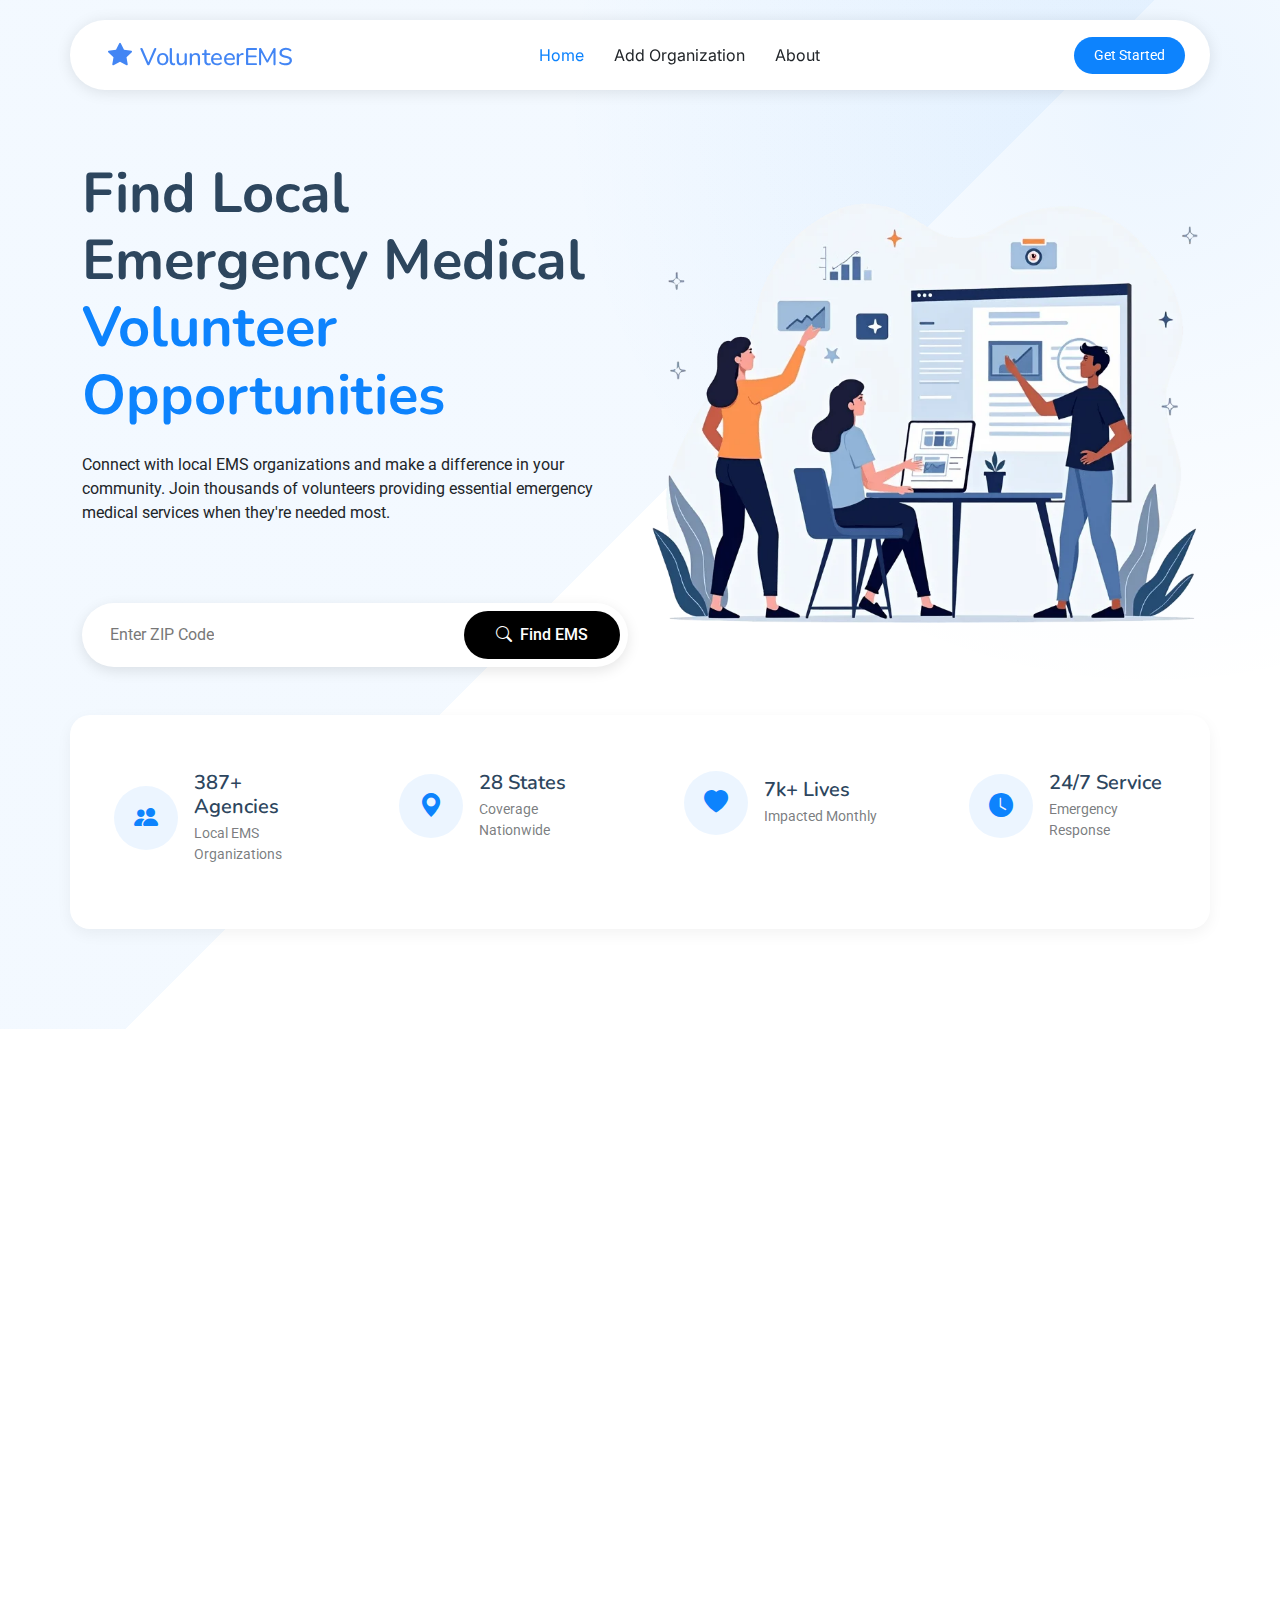
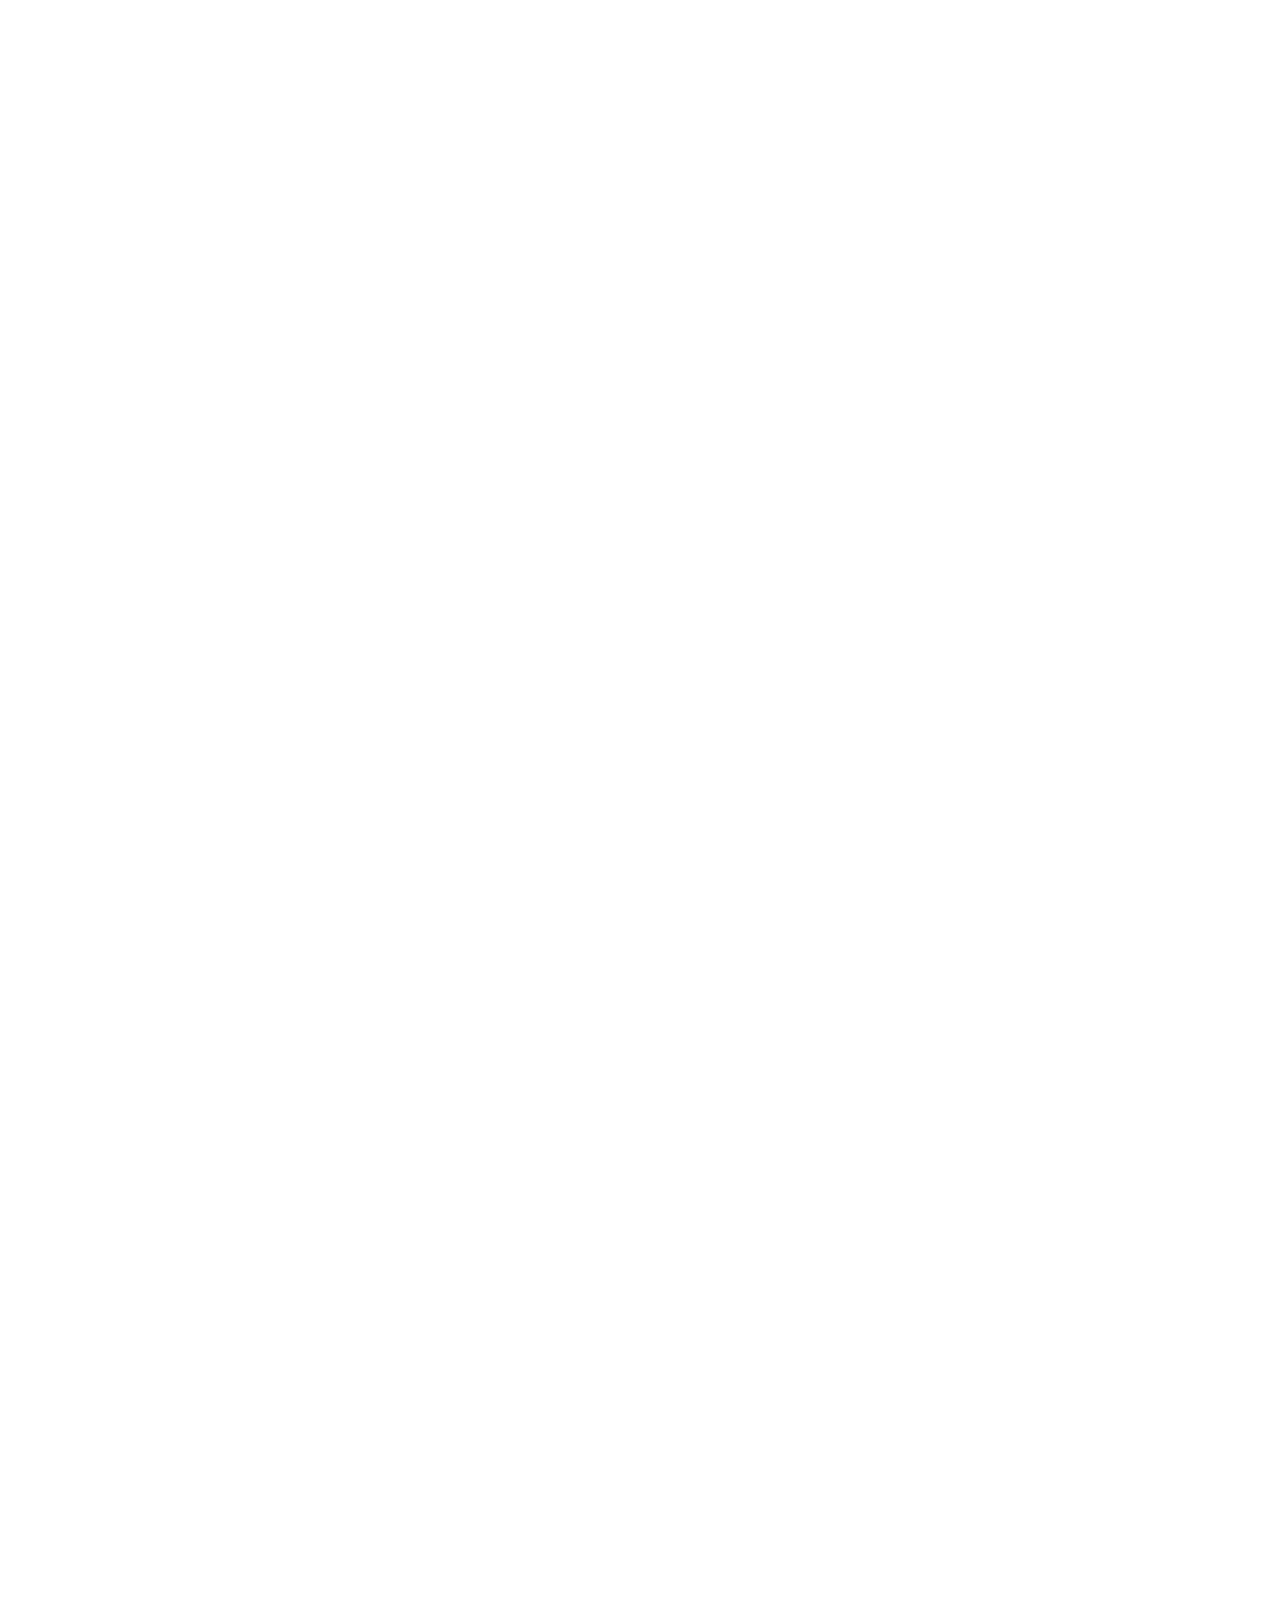
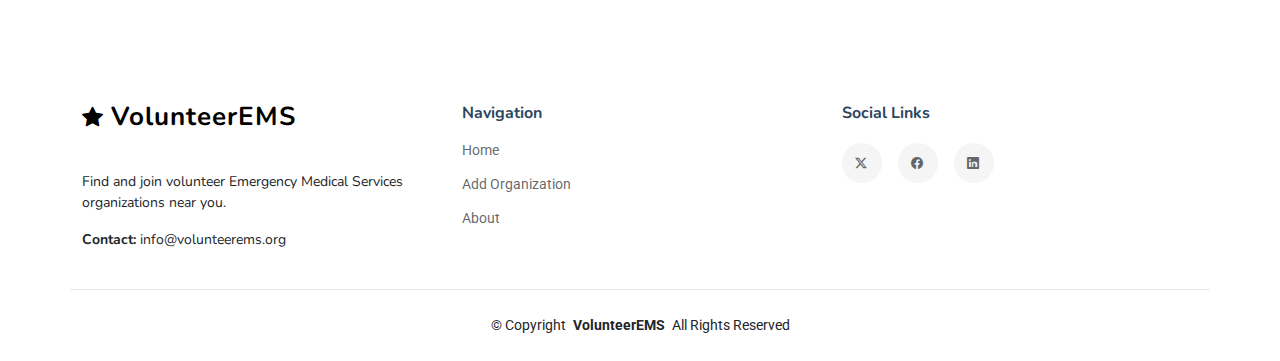
==== commit 3b4d7b07: "find  page" ====
--- a/index.html
+++ b/index.html
@@ -59,33 +59,13 @@
         class="header-container container-fluid container-xl position-relative d-flex align-items-center justify-content-between"
       >
         <!-- Logo Section -->
-        <a href="/" class="logo d-flex align-items-center me-auto me-xl-0">
+        <a
+          href="index.html"
+          class="logo d-flex align-items-center me-auto me-xl-0"
+        >
           <div class="logo-wrapper d-flex align-items-center">
             <div class="logo-icon me-2">
-              <svg viewBox="0 0 50 50" class="logo-svg" width="40" height="40">
-                <!-- Star of Life base -->
-                <path
-                  class="star-base"
-                  d="M25 2 L29 20 L45 20 L32 32 L38 48 L25 38 L12 48 L18 32 L5 20 L21 20 Z"
-                  fill="#2d465e"
-                />
-                <!-- Heart Pulse overlay -->
-                <path
-                  class="pulse-line"
-                  d="M15 25 L20 25 L23 15 L27 35 L30 25 L35 25"
-                  stroke="#4285f4"
-                  stroke-width="3"
-                  fill="none"
-                />
-                <!-- Rod of Asclepius -->
-                <path
-                  class="medical-rod"
-                  d="M24 15 Q25 25 24 35"
-                  stroke="#4285f4"
-                  stroke-width="2"
-                  fill="none"
-                />
-              </svg>
+              <i class="bi bi-star-fill logo-star"></i>
             </div>
             <h1 class="sitename mb-0">
               <span class="volunteer" style="color: #4285f4">VolunteerEMS</span>
@@ -96,9 +76,9 @@
         <!-- Navigation Menu -->
         <nav id="navmenu" class="navmenu">
           <ul>
-            <li><a href="/" class="active">Home</a></li>
-            <li><a href="/add-organization">Add Organization</a></li>
-            <li><a href="/about">About</a></li>
+            <li><a href="index.html" class="active">Home</a></li>
+            <li><a href="add-organization.html">Add Organization</a></li>
+            <li><a href="about-us.html">About</a></li>
           </ul>
           <i class="mobile-nav-toggle d-xl-none bi bi-list"></i>
         </nav>
@@ -468,9 +448,12 @@
                     aria-label="Enter your ZIP code"
                     maxlength="5"
                   />
-                  <button class="btn btn-dark btn-lg search-btn">
-                    Find EMS
-                  </button>
+                  <a href="find.html">
+
+                    <button class="btn btn-dark btn-lg search-btn">
+                      Find EMS
+                    </button>
+                  </a>
                 </div>
               </div>
             </div>
@@ -553,8 +536,6 @@
         </div>
       </section>
       <!-- /zip code section -->
-
-   
     </main>
 
     <footer id="footer" class="footer">
@@ -565,49 +546,60 @@
             <a href="/" class="logo d-flex align-items-center">
               <!-- Logo SVG -->
               <div class="logo-icon me-2">
-                <svg viewBox="0 0 50 50" class="logo-svg" width="40" height="40">
-                  <path class="star-base" d="M25 2 L29 20 L45 20 L32 32 L38 48 L25 38 L12 48 L18 32 L5 20 L21 20 Z" fill="#4285f4"/>
-                  <path class="pulse-line" d="M15 25 L20 25 L23 15 L27 35 L30 25 L35 25" stroke="white" stroke-width="3" fill="none"/>
-                  <path class="medical-rod" d="M24 15 Q25 25 24 35" stroke="white" stroke-width="2" fill="none"/>
-                </svg>
-              </div>
-              <span class="sitename">VolunteerEMS</span>
+                <i style="color: black;" class="bi bi-star-fill logo-star"></i>
+              </div>
+              <span style="color: black;" class="sitename">VolunteerEMS</span>
             </a>
             <div class="footer-contact pt-3">
-              <p>Find and join volunteer Emergency Medical Services organizations near you.</p>
+              <p>
+                Find and join volunteer Emergency Medical Services organizations
+                near you.
+              </p>
               <p class="mt-3">
                 <strong>Contact:</strong>
                 <span>info@volunteerems.org</span>
               </p>
             </div>
           </div>
-    
+
           <!-- Quick Links -->
           <div class="col-lg-4 col-md-3 footer-links">
             <h4>Navigation</h4>
             <ul>
-              <li><a href="/">Home</a></li>
-              <li><a href="/add-organization">Add Organization</a></li>
-              <li><a href="/about">About</a></li>
+              <li><a href="index.html">Home</a></li>
+              <li><a href="add-organization.html">Add Organization</a></li>
+              <li><a href="about-us.html">About</a></li>
             </ul>
           </div>
-    
+
           <!-- Social Links -->
           <div class="col-lg-4 col-md-3 footer-links">
             <h4>Social Links</h4>
             <ul class="social-links d-flex gap-3">
               <li>
-                <a href="#" aria-label="Twitter" class="d-flex align-items-center justify-content-center">
+                <a
+                  href="#"
+                  aria-label="Twitter"
+                  class="d-flex align-items-center justify-content-center"
+                >
                   <i class="bi bi-twitter-x"></i>
                 </a>
               </li>
               <li>
-                <a href="#" aria-label="Facebook" class="d-flex align-items-center justify-content-center">
+                <a
+                  href="#"
+                  aria-label="Facebook"
+                  class="d-flex align-items-center justify-content-center"
+                >
                   <i class="bi bi-facebook"></i>
                 </a>
               </li>
               <li>
-                <a href="#" aria-label="LinkedIn" class="d-flex align-items-center justify-content-center">
+                <a
+                  href="#"
+                  aria-label="LinkedIn"
+                  class="d-flex align-items-center justify-content-center"
+                >
                   <i class="bi bi-linkedin"></i>
                 </a>
               </li>
@@ -624,8 +616,6 @@
       </div>
     </footer>
 
-  
-
     <!-- Scroll Top -->
     <a
       href="#"
--- a/assets/css/main.css
+++ b/assets/css/main.css
@@ -1097,6 +1097,7 @@
 /*--------------------------------------------------------------
 # About Section
 --------------------------------------------------------------*/
+
 .about .about-meta {
   color: var(--accent-color);
   font-weight: 600;
@@ -1174,11 +1175,19 @@
   color: var(--accent-color);
   font-size: 1.5rem;
 }
-
+.logo-star {
+  color: #4285f4; /* Theme's primary color */
+  font-size: 1.5em; /* Adjust size if necessary */
+}
 .about .contact-info .contact-label {
   color: color-mix(in srgb, var(--default-color), transparent 30%);
   font-size: 0.875rem;
   margin: 0;
+  display: flex;
+  align-items: center;
+}
+.about .contact-info .contact-label .bi{
+  margin-right: 10px;
 }
 
 .about .contact-info .contact-number {
@@ -1287,6 +1296,9 @@
 /*--------------------------------------------------------------
 # Features Section
 --------------------------------------------------------------*/
+.features{
+  margin-top: 30px;
+}
 .features .nav-tabs {
   border: 0;
   background-color: color-mix(in srgb, var(--default-color), transparent 96%);
@@ -2607,3 +2619,7 @@
   opacity: 0.8;
 }
 
+#add-organization{
+  padding-top: 150px;
+}
+
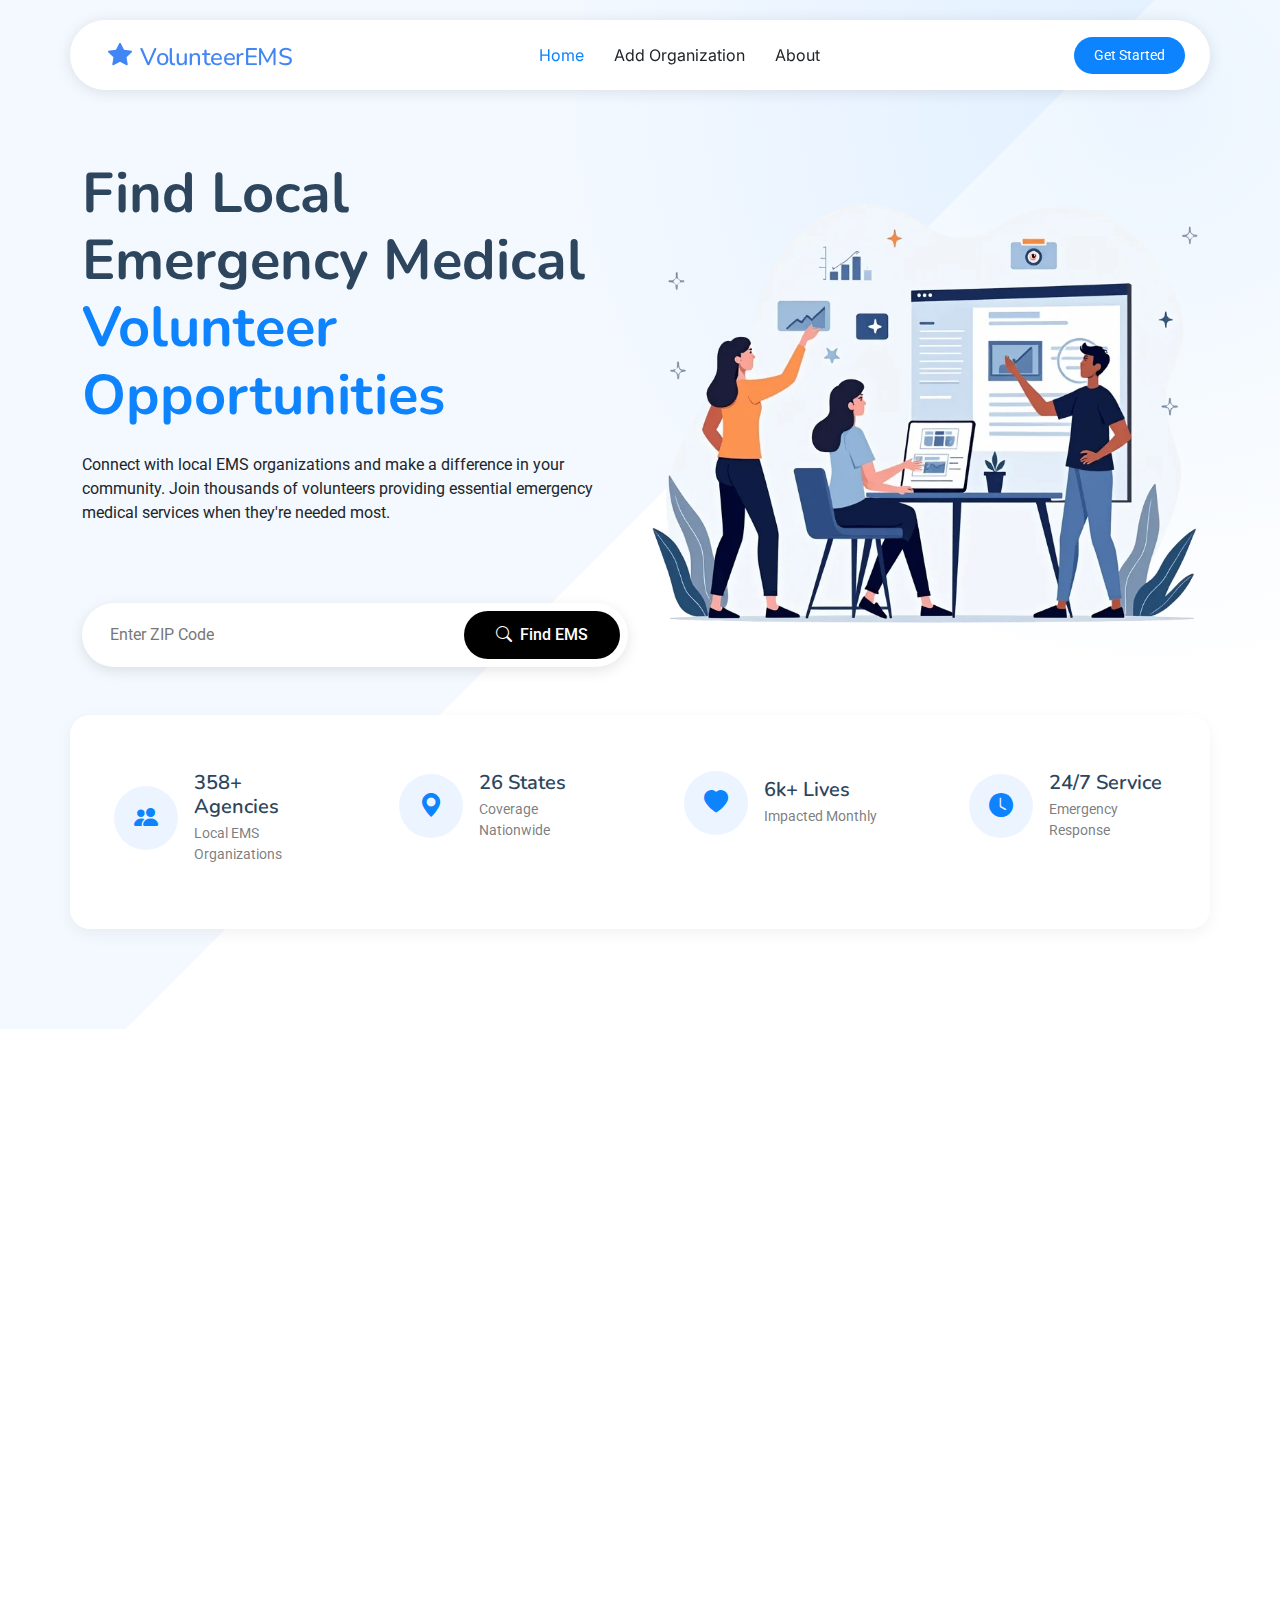
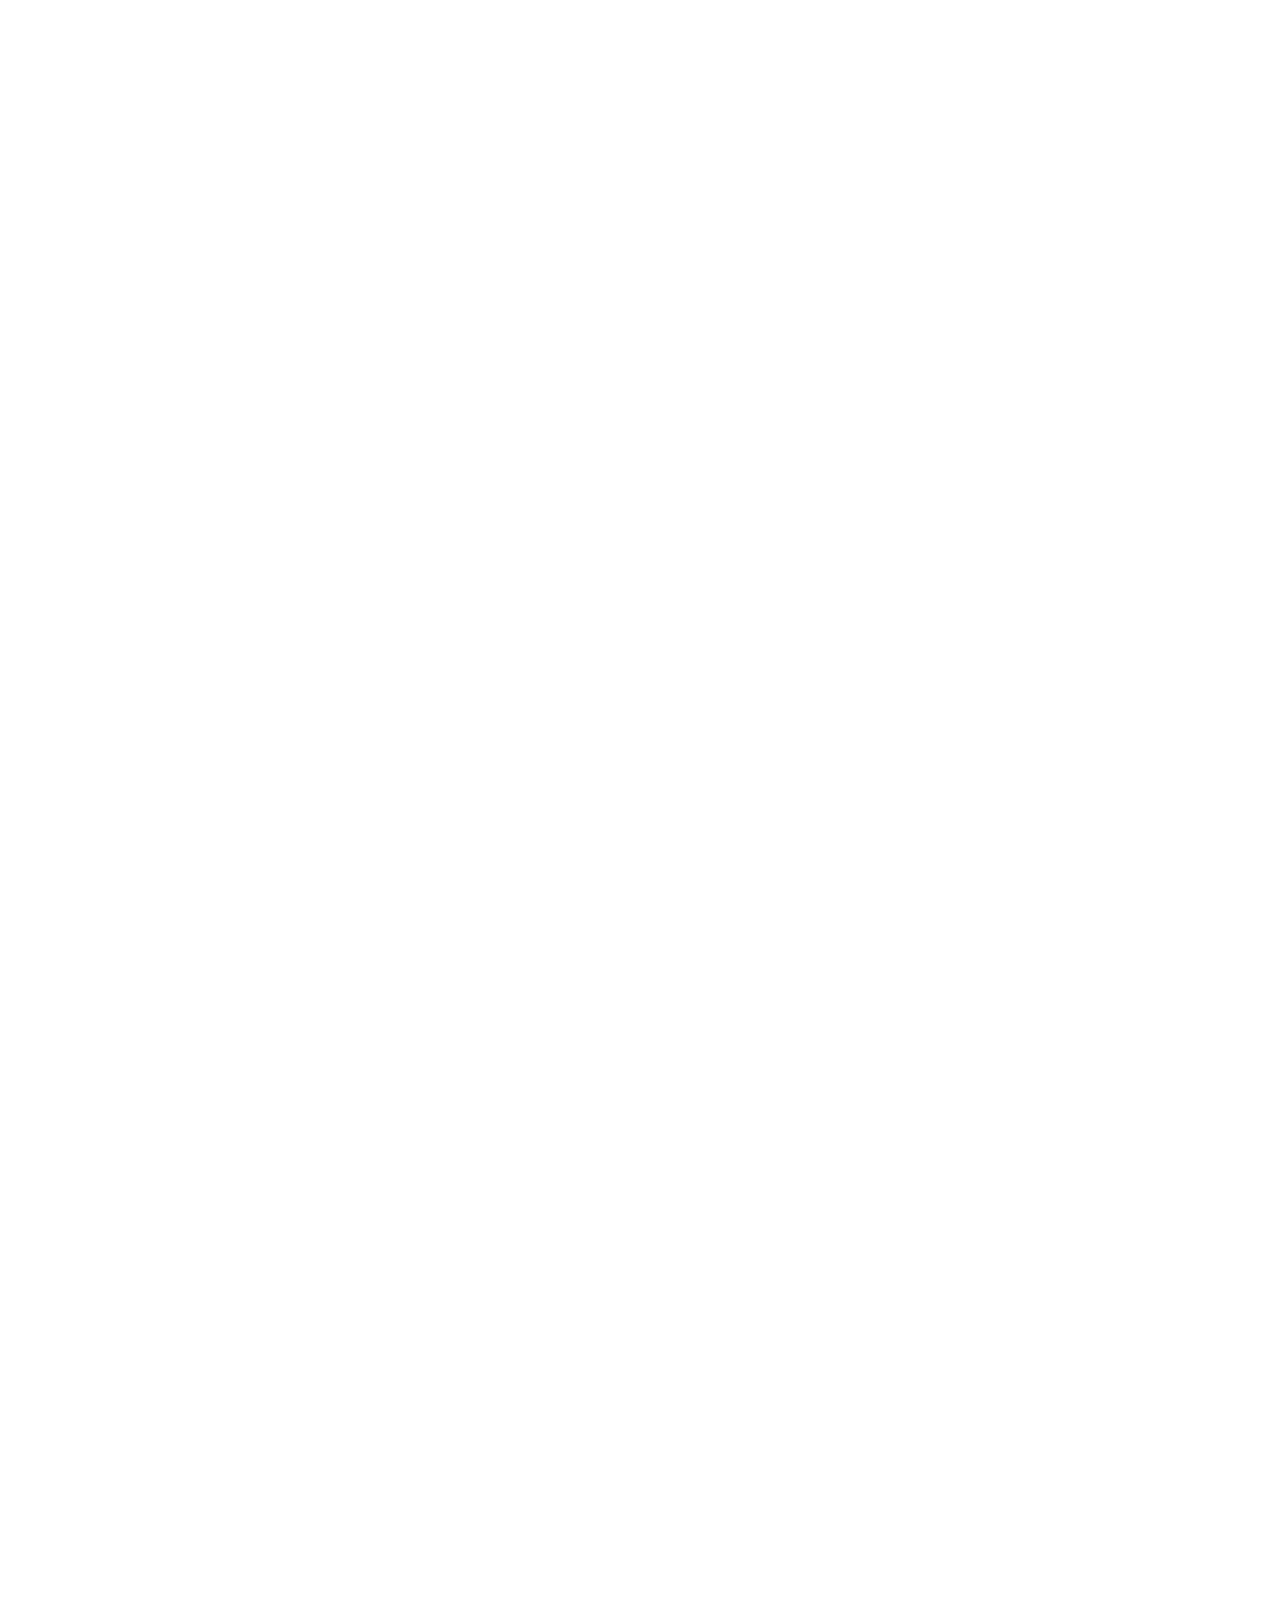
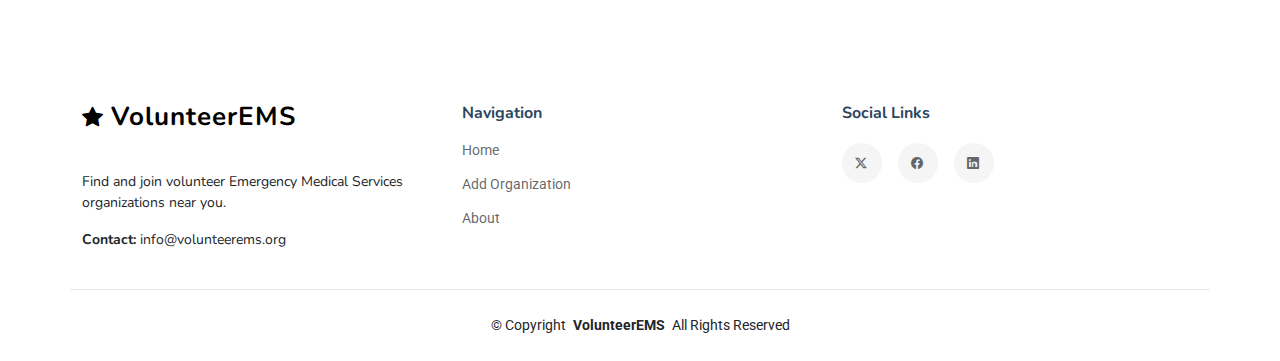
==== commit ee2bbd97: "css" ====
--- a/index.html
+++ b/index.html
@@ -626,7 +626,7 @@
 
     <!-- Vendor JS Files -->
     <script src="assets/vendor/bootstrap/js/bootstrap.bundle.min.js"></script>
-    <script src="assets/vendor/php-email-form/validate.js"></script>
+    
     <script src="assets/vendor/aos/aos.js"></script>
     <script src="assets/vendor/glightbox/js/glightbox.min.js"></script>
     <script src="assets/vendor/swiper/swiper-bundle.min.js"></script>
